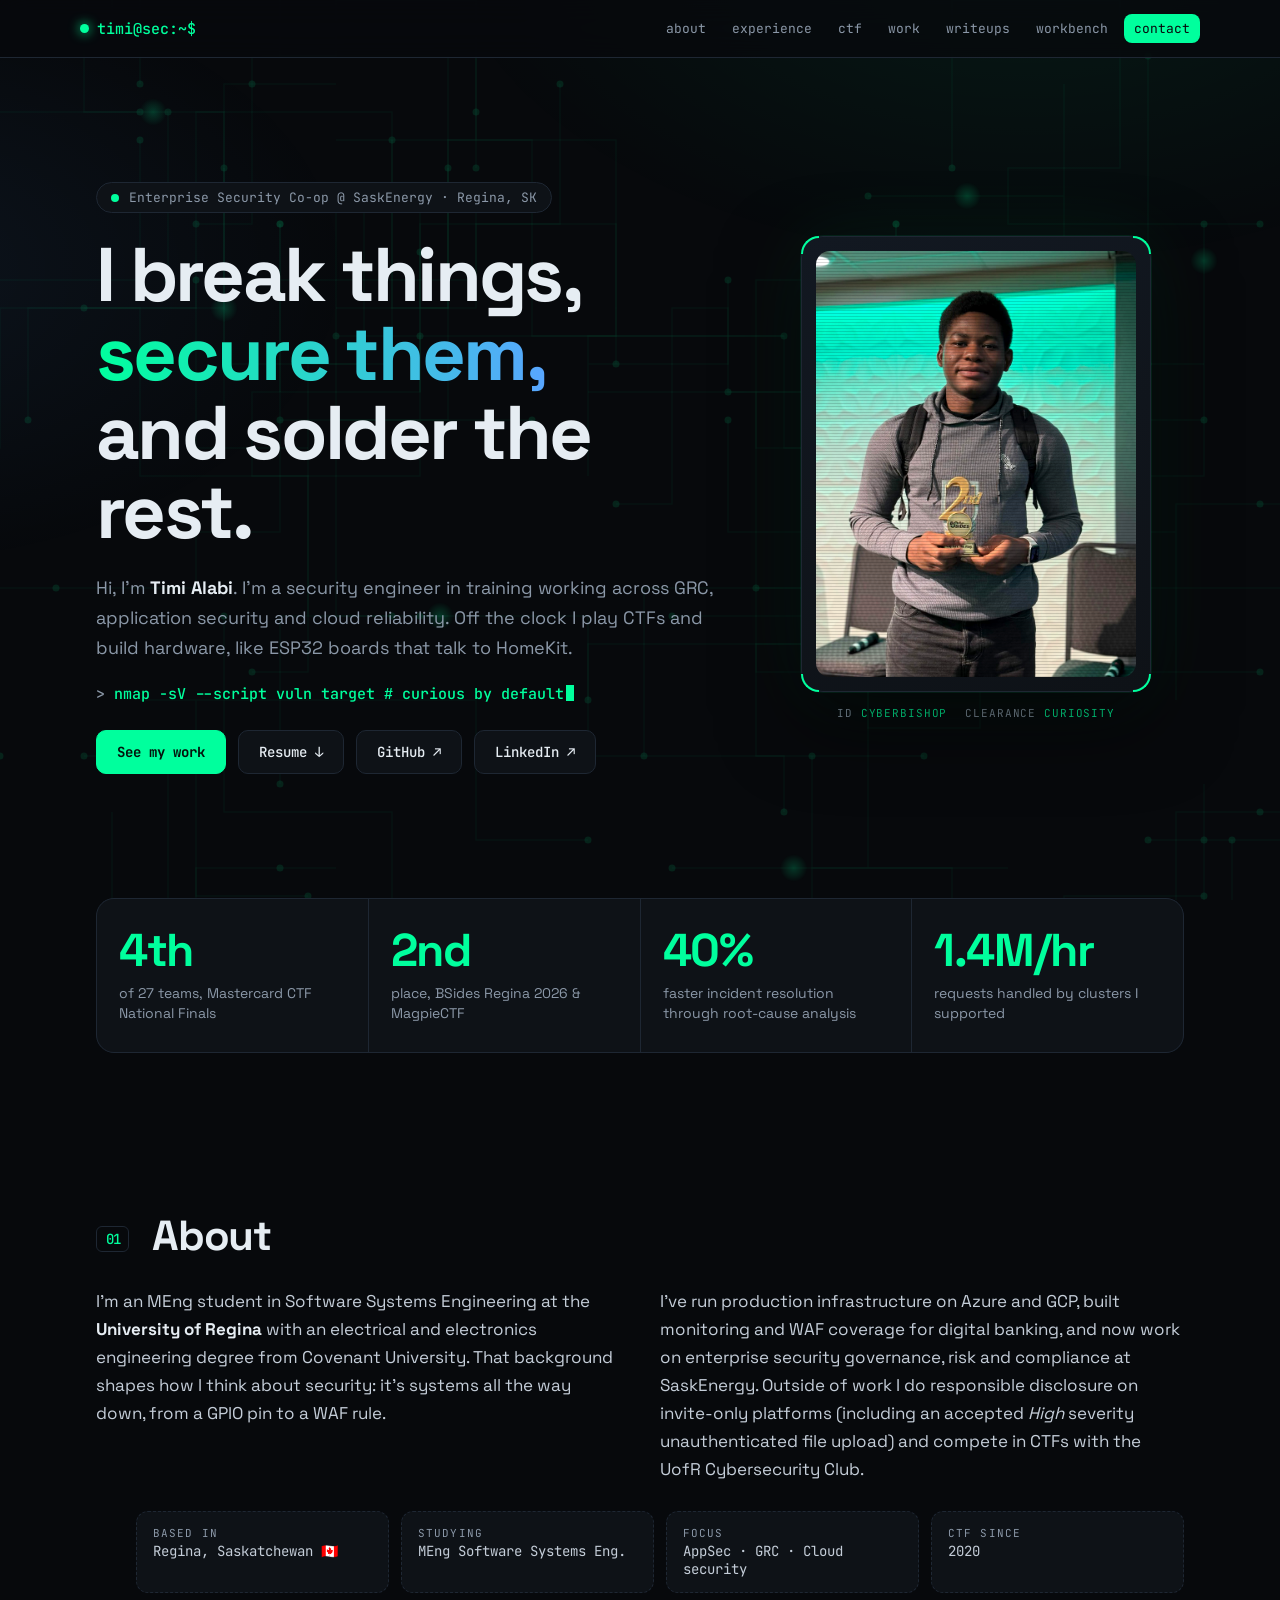
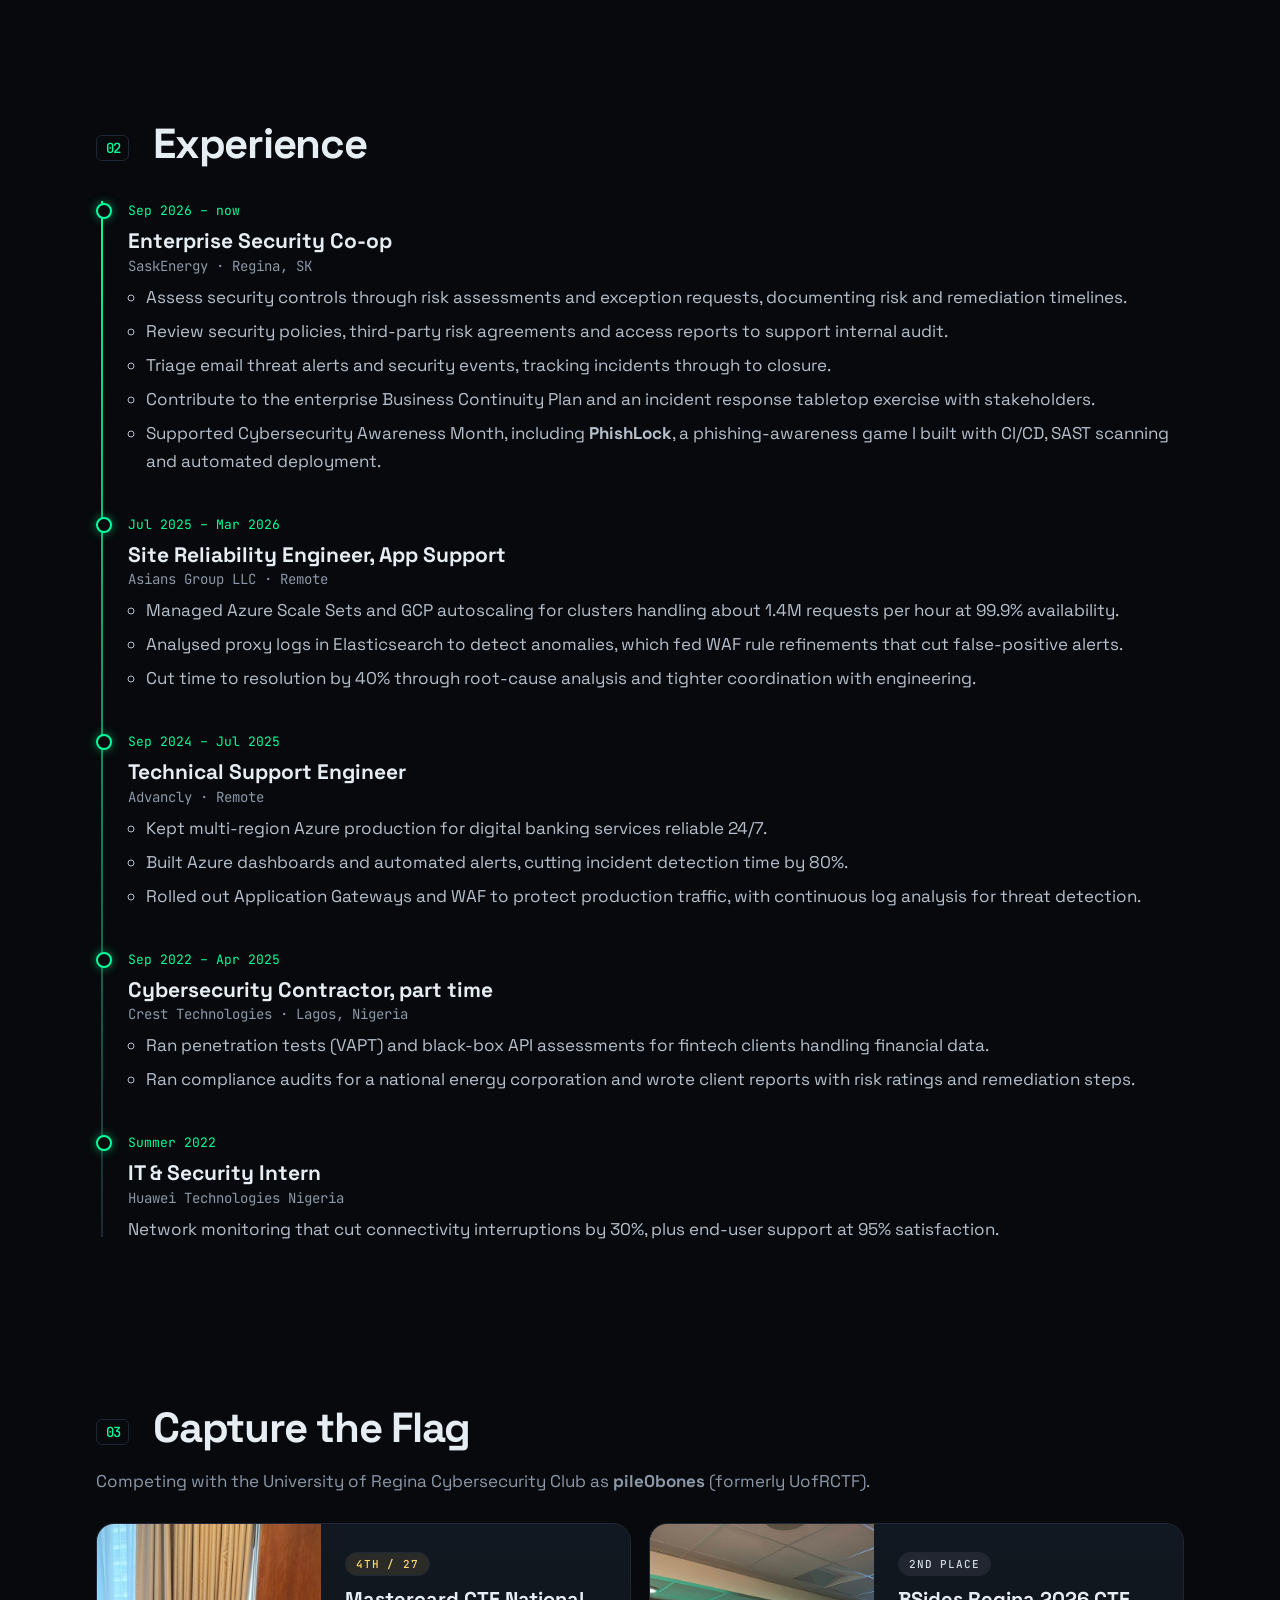
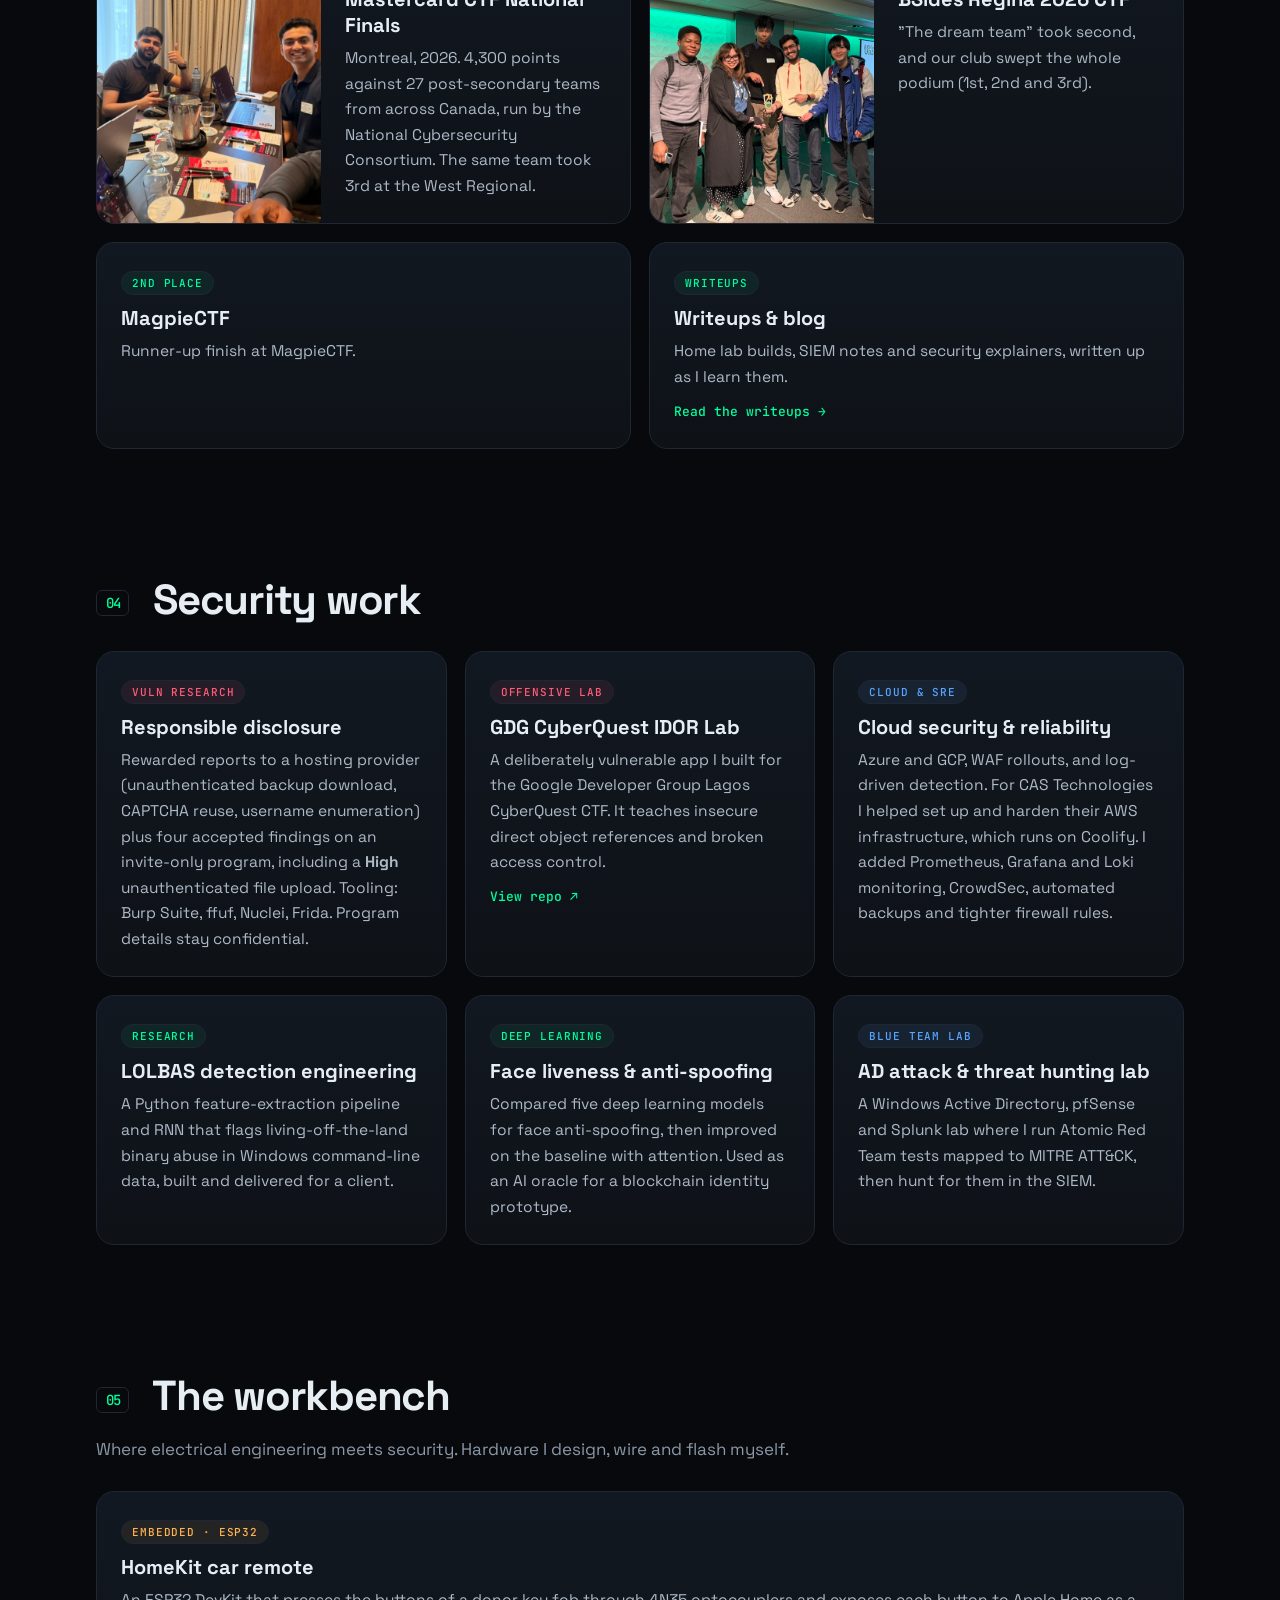
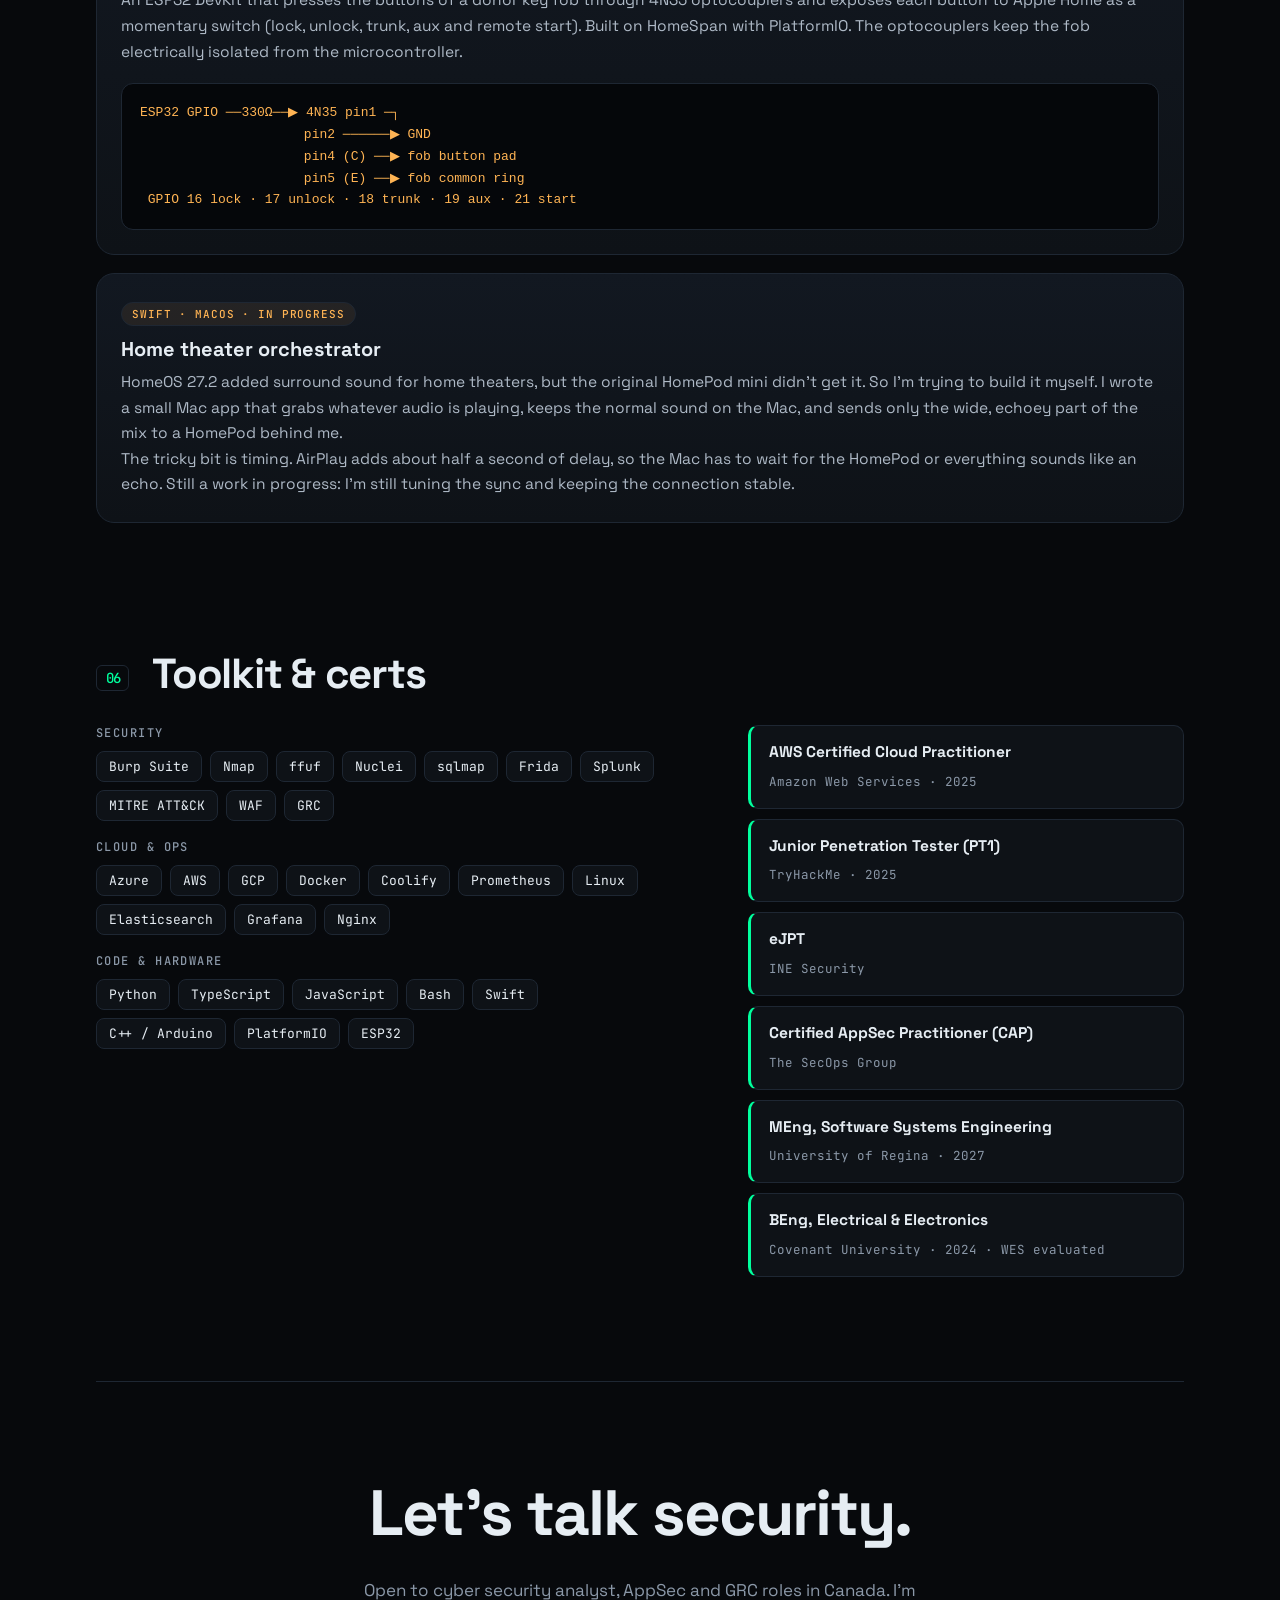
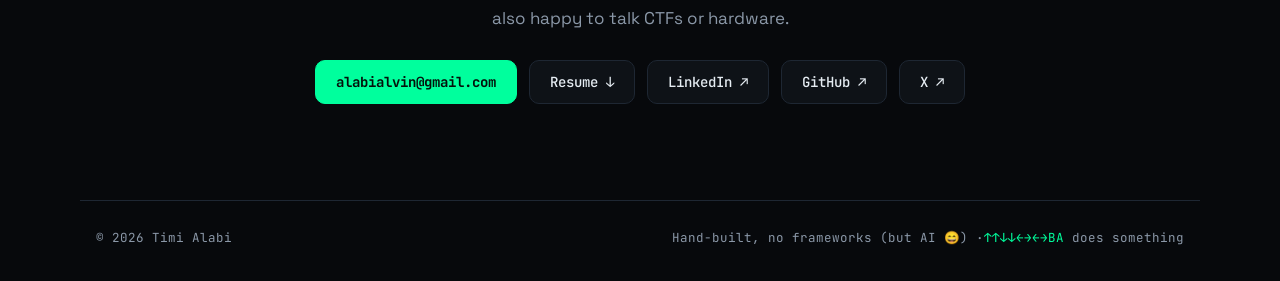
==== index.html @ 9535b8cb "Resume opens in new tab, remove from nav menu" ====
<!doctype html>
<html lang="en">
<head>
<meta charset="utf-8">
<meta name="viewport" content="width=device-width, initial-scale=1">
<title>Timi Alabi · Security Engineer</title>
<meta name="description" content="Timi Alabi: security engineer, CTF competitor and hardware tinkerer. Enterprise security (GRC), vulnerability research, cloud and embedded projects.">
<meta property="og:title" content="Timi Alabi · Security Engineer">
<meta property="og:description" content="Breaks things, secures things, builds circuits. 4th of 27 at the Mastercard CTF National Finals.">
<meta property="og:image" content="assets/nationals.jpg">
<meta name="theme-color" content="#07090c">
<link rel="icon" href="data:image/svg+xml,%3Csvg xmlns='http://www.w3.org/2000/svg' viewBox='0 0 32 32'%3E%3Crect width='32' height='32' rx='7' fill='%2307090c'/%3E%3Cpath d='M7 22l6-6-6-6M15 23h10' stroke='%2300ff9d' stroke-width='3' fill='none' stroke-linecap='round' stroke-linejoin='round'/%3E%3C/svg%3E">
<link rel="preconnect" href="https://fonts.googleapis.com">
<link rel="preconnect" href="https://fonts.gstatic.com" crossorigin>
<link href="https://fonts.googleapis.com/css2?family=Space+Grotesk:wght@400;500;700&family=JetBrains+Mono:wght@400;500;700&display=swap" rel="stylesheet">
<link rel="stylesheet" href="style.css">
</head>
<body>
<canvas id="pcb" aria-hidden="true"></canvas>
<div class="grain" aria-hidden="true"></div>

<header class="nav">
  <a class="logo" href="#top"><span class="dot"></span>timi@sec:~$</a>
  <button class="menu" aria-label="Menu" aria-expanded="false" aria-controls="nav"><span></span><span></span><span></span></button>
  <nav id="nav">
    <a href="#about">about</a>
    <a href="#experience">experience</a>
    <a href="#ctf">ctf</a>
    <a href="#work">work</a>
    <a href="writeups/">writeups</a>
    <a href="#bench">workbench</a>
    <a href="#contact" class="cta">contact</a>
  </nav>
</header>

<main id="top">
  <section class="hero">
    <div class="hero-text">
      <p class="status"><span class="pulse"></span> Enterprise Security Co-op @ SaskEnergy · Regina, SK</p>
      <h1>I break things,<br><span class="grad">secure them,</span><br>and solder the rest.</h1>
      <p class="lead">Hi, I'm <strong>Timi Alabi</strong>. I'm a security engineer in training working across GRC, application security and cloud reliability. Off the clock I play CTFs and build hardware, like ESP32 boards that talk to HomeKit.</p>
      <div class="typed" aria-live="off"><span class="prompt">&gt;</span> <span id="typed"></span><span class="caret"></span></div>
      <div class="btns">
        <a class="btn primary" href="#work">See my work</a>
        <a class="btn" href="assets/Timi_Alabi_Resume.pdf" target="_blank" rel="noopener">Resume ↓</a>
        <a class="btn" href="https://github.com/CyberBishop" target="_blank" rel="noopener">GitHub ↗</a>
        <a class="btn" href="https://www.linkedin.com/in/alviiin/" target="_blank" rel="noopener">LinkedIn ↗</a>
      </div>
    </div>
    <figure class="portrait">
      <div class="frame">
        <img src="assets/timi.jpg" alt="Timi Alabi holding the BSides Regina 2nd place CTF trophy" width="320" height="427">
        <span class="corner tl"></span><span class="corner tr"></span><span class="corner bl"></span><span class="corner br"></span>
      </div>
      <figcaption><span>ID</span> CyberBishop <span>CLEARANCE</span> curiosity</figcaption>
    </figure>
  </section>

  <section class="stats" aria-label="Highlights">
    <div><b data-count="4" data-suffix="th">0</b><span>of 27 teams, Mastercard CTF National Finals</span></div>
    <div><b data-count="2" data-suffix="nd">0</b><span>place, BSides Regina 2026 &amp; MagpieCTF</span></div>
    <div><b data-count="40" data-suffix="%">0</b><span>faster incident resolution through root-cause analysis</span></div>
    <div><b data-count="1.4" data-suffix="M/hr">0</b><span>requests handled by clusters I supported</span></div>
  </section>

  <section id="about" class="section">
    <h2><i>01</i> About</h2>
    <div class="about-grid">
      <p>I'm an MEng student in Software Systems Engineering at the <strong>University of Regina</strong> with an electrical and electronics engineering degree from Covenant University. That background shapes how I think about security: it's systems all the way down, from a GPIO pin to a WAF rule.</p>
      <p>I've run production infrastructure on Azure and GCP, built monitoring and WAF coverage for digital banking, and now work on enterprise security governance, risk and compliance at SaskEnergy. Outside of work I do responsible disclosure on invite-only platforms (including an accepted <em>High</em> severity unauthenticated file upload) and compete in CTFs with the UofR Cybersecurity Club.</p>
      <ul class="facts">
        <li><span>Based in</span> Regina, Saskatchewan 🇨🇦</li>
        <li><span>Studying</span> MEng Software Systems Eng.</li>
        <li><span>Focus</span> AppSec · GRC · Cloud security</li>
        <li><span>CTF since</span> 2020</li>
      </ul>
    </div>
  </section>

  <section id="experience" class="section">
    <h2><i>02</i> Experience</h2>
    <ol class="timeline">
      <li>
        <time>Sep 2026 – now</time>
        <h3>Enterprise Security Co-op <small>SaskEnergy · Regina, SK</small></h3>
        <ul>
          <li>Assess security controls through risk assessments and exception requests, documenting risk and remediation timelines.</li>
          <li>Review security policies, third-party risk agreements and access reports to support internal audit.</li>
          <li>Triage email threat alerts and security events, tracking incidents through to closure.</li>
          <li>Contribute to the enterprise Business Continuity Plan and an incident response tabletop exercise with stakeholders.</li>
          <li>Supported Cybersecurity Awareness Month, including <strong>PhishLock</strong>, a phishing-awareness game I built with CI/CD, SAST scanning and automated deployment.</li>
        </ul>
      </li>
      <li>
        <time>Jul 2025 – Mar 2026</time>
        <h3>Site Reliability Engineer, App Support <small>Asians Group LLC · Remote</small></h3>
        <ul>
          <li>Managed Azure Scale Sets and GCP autoscaling for clusters handling about 1.4M requests per hour at 99.9% availability.</li>
          <li>Analysed proxy logs in Elasticsearch to detect anomalies, which fed WAF rule refinements that cut false-positive alerts.</li>
          <li>Cut time to resolution by 40% through root-cause analysis and tighter coordination with engineering.</li>
        </ul>
      </li>
      <li>
        <time>Sep 2024 – Jul 2025</time>
        <h3>Technical Support Engineer <small>Advancly · Remote</small></h3>
        <ul>
          <li>Kept multi-region Azure production for digital banking services reliable 24/7.</li>
          <li>Built Azure dashboards and automated alerts, cutting incident detection time by 80%.</li>
          <li>Rolled out Application Gateways and WAF to protect production traffic, with continuous log analysis for threat detection.</li>
        </ul>
      </li>
      <li>
        <time>Sep 2022 – Apr 2025</time>
        <h3>Cybersecurity Contractor, part time <small>Crest Technologies · Lagos, Nigeria</small></h3>
        <ul>
          <li>Ran penetration tests (VAPT) and black-box API assessments for fintech clients handling financial data.</li>
          <li>Ran compliance audits for a national energy corporation and wrote client reports with risk ratings and remediation steps.</li>
        </ul>
      </li>
      <li>
        <time>Summer 2022</time>
        <h3>IT &amp; Security Intern <small>Huawei Technologies Nigeria</small></h3>
        <p>Network monitoring that cut connectivity interruptions by 30%, plus end-user support at 95% satisfaction.</p>
      </li>
    </ol>
  </section>

  <section id="ctf" class="section">
    <h2><i>03</i> Capture the Flag</h2>
    <p class="sub">Competing with the University of Regina Cybersecurity Club as <strong>pile0bones</strong> (formerly UofRCTF).</p>
    <div class="ctf-grid">
      <article class="card photo">
        <img src="assets/nationals.jpg" alt="Team pile0bones at the Mastercard CTF National Finals in Montreal" loading="lazy">
        <div>
          <span class="tag gold">4th / 27</span>
          <h3>Mastercard CTF National Finals</h3>
          <p>Montreal, 2026. 4,300 points against 27 post-secondary teams from across Canada, run by the National Cybersecurity Consortium. The same team took 3rd at the West Regional.</p>
        </div>
      </article>
      <article class="card photo">
        <img src="assets/bsides.jpg" alt="Podium at BSides Regina 2026" loading="lazy">
        <div>
          <span class="tag silver">2nd place</span>
          <h3>BSides Regina 2026 CTF</h3>
          <p>"The dream team" took second, and our club swept the whole podium (1st, 2nd and 3rd).</p>
        </div>
      </article>
      <article class="card slim">
        <span class="tag">2nd place</span>
        <h3>MagpieCTF</h3>
        <p>Runner-up finish at MagpieCTF.</p>
      </article>
      <article class="card slim">
        <span class="tag">Writeups</span>
        <h3>Writeups &amp; blog</h3>
        <p>Home lab builds, SIEM notes and security explainers, written up as I learn them.</p>
        <a href="writeups/">Read the writeups →</a>
      </article>
    </div>
  </section>

  <section id="work" class="section">
    <h2><i>04</i> Security work</h2>
    <div class="grid3">
      <article class="card">
        <span class="tag red">Vuln research</span>
        <h3>Responsible disclosure</h3>
        <p>Rewarded reports to a hosting provider (unauthenticated backup download, CAPTCHA reuse, username enumeration) plus four accepted findings on an invite-only program, including a <strong>High</strong> unauthenticated file upload. Tooling: Burp Suite, ffuf, Nuclei, Frida. Program details stay confidential.</p>
      </article>
      <article class="card">
        <span class="tag red">Offensive lab</span>
        <h3>GDG CyberQuest IDOR Lab</h3>
        <p>A deliberately vulnerable app I built for the Google Developer Group Lagos CyberQuest CTF. It teaches insecure direct object references and broken access control.</p>
        <a href="https://github.com/CyberBishop/GDG-Cyberquest-IDOR-Lab" target="_blank" rel="noopener">View repo ↗</a>
      </article>
      <article class="card">
        <span class="tag blue">Cloud &amp; SRE</span>
        <h3>Cloud security &amp; reliability</h3>
        <p>Azure and GCP, WAF rollouts, and log-driven detection. For CAS Technologies I helped set up and harden their AWS infrastructure, which runs on Coolify. I added Prometheus, Grafana and Loki monitoring, CrowdSec, automated backups and tighter firewall rules.</p>
      </article>
      <article class="card">
        <span class="tag green">Research</span>
        <h3>LOLBAS detection engineering</h3>
        <p>A Python feature-extraction pipeline and RNN that flags living-off-the-land binary abuse in Windows command-line data, built and delivered for a client.</p>
      </article>
      <article class="card">
        <span class="tag green">Deep learning</span>
        <h3>Face liveness &amp; anti-spoofing</h3>
        <p>Compared five deep learning models for face anti-spoofing, then improved on the baseline with attention. Used as an AI oracle for a blockchain identity prototype.</p>
      </article>
      <article class="card">
        <span class="tag blue">Blue team lab</span>
        <h3>AD attack &amp; threat hunting lab</h3>
        <p>A Windows Active Directory, pfSense and Splunk lab where I run Atomic Red Team tests mapped to MITRE ATT&amp;CK, then hunt for them in the SIEM.</p>
      </article>
    </div>
  </section>

  <section id="bench" class="section">
    <h2><i>05</i> The workbench</h2>
    <p class="sub">Where electrical engineering meets security. Hardware I design, wire and flash myself.</p>
    <div class="bench">
      <article class="card wide">
        <span class="tag amber">Embedded · ESP32</span>
        <h3>HomeKit car remote</h3>
        <p>An ESP32 DevKit that presses the buttons of a donor key fob through 4N35 optocouplers and exposes each button to Apple Home as a momentary switch (lock, unlock, trunk, aux and remote start). Built on HomeSpan with PlatformIO. The optocouplers keep the fob electrically isolated from the microcontroller.</p>
        <pre class="wiring" aria-label="Wiring diagram"><code>ESP32 GPIO ──330Ω──▶ 4N35 pin1 ─┐
                     pin2 ──────▶ GND
                     pin4 (C) ──▶ fob button pad
                     pin5 (E) ──▶ fob common ring
 GPIO 16 lock · 17 unlock · 18 trunk · 19 aux · 21 start</code></pre>
      </article>
      <article class="card wide theater">
        <span class="tag amber">Swift · macOS · In progress</span>
        <h3>Home theater orchestrator</h3>
        <p>HomeOS 27.2 added surround sound for home theaters, but the original HomePod mini didn't get it. So I'm trying to build it myself. I wrote a small Mac app that grabs whatever audio is playing, keeps the normal sound on the Mac, and sends only the wide, echoey part of the mix to a HomePod behind me.</p>
        <p>The tricky bit is timing. AirPlay adds about half a second of delay, so the Mac has to wait for the HomePod or everything sounds like an echo. Still a work in progress: I'm still tuning the sync and keeping the connection stable.</p>
      </article>
    </div>
  </section>

  <section class="section">
    <h2><i>06</i> Toolkit &amp; certs</h2>
    <div class="kit">
      <div>
        <h4>Security</h4>
        <p class="chips"><span>Burp Suite</span><span>Nmap</span><span>ffuf</span><span>Nuclei</span><span>sqlmap</span><span>Frida</span><span>Splunk</span><span>MITRE ATT&amp;CK</span><span>WAF</span><span>GRC</span></p>
        <h4>Cloud &amp; ops</h4>
        <p class="chips"><span>Azure</span><span>AWS</span><span>GCP</span><span>Docker</span><span>Coolify</span><span>Prometheus</span><span>Linux</span><span>Elasticsearch</span><span>Grafana</span><span>Nginx</span></p>
        <h4>Code &amp; hardware</h4>
        <p class="chips"><span>Python</span><span>TypeScript</span><span>JavaScript</span><span>Bash</span><span>Swift</span><span>C++ / Arduino</span><span>PlatformIO</span><span>ESP32</span></p>
      </div>
      <ul class="certs">
        <li><b>AWS Certified Cloud Practitioner</b><span>Amazon Web Services · 2025</span></li>
        <li><b>Junior Penetration Tester (PT1)</b><span>TryHackMe · 2025</span></li>
        <li><b>eJPT</b><span>INE Security</span></li>
        <li><b>Certified AppSec Practitioner (CAP)</b><span>The SecOps Group</span></li>
        <li><b>MEng, Software Systems Engineering</b><span>University of Regina · 2027</span></li>
        <li><b>BEng, Electrical &amp; Electronics</b><span>Covenant University · 2024 · WES evaluated</span></li>
      </ul>
    </div>
  </section>

  <section id="contact" class="section contact">
    <h2>Let's talk security.</h2>
    <p>Open to cyber security analyst, AppSec and GRC roles in Canada. I'm also happy to talk CTFs or hardware.</p>
    <div class="btns center">
      <a class="btn primary" href="mailto:alabialvin@gmail.com">alabialvin@gmail.com</a>
      <a class="btn" href="assets/Timi_Alabi_Resume.pdf" target="_blank" rel="noopener">Resume ↓</a>
      <a class="btn" href="https://www.linkedin.com/in/alviiin/" target="_blank" rel="noopener">LinkedIn ↗</a>
      <a class="btn" href="https://github.com/CyberBishop" target="_blank" rel="noopener">GitHub ↗</a>
      <a class="btn" href="https://twitter.com/_cyberbishop_" target="_blank" rel="noopener">X ↗</a>
    </div>
  </section>
</main>

<footer>
  <span>© 2026 Timi Alabi</span>
  <span>Hand-built, no frameworks (but AI 😄) ·<kbd>↑↑↓↓←→←→BA</kbd> does something</span>
</footer>

<script src="main.js"></script>
</body>
</html>
---- style.css ----
:root{
  --bg:#07090c; --panel:#0e1217; --panel2:#121821; --line:#1e2733; --text:#e6edf3; --mute:#8b98a8;
  --accent:#00ff9d; --amber:#ffb454; --red:#ff5c7a; --blue:#58a6ff;
  --mono:'JetBrains Mono',ui-monospace,Menlo,monospace; --sans:'Space Grotesk',system-ui,sans-serif;
}
*{box-sizing:border-box;margin:0}
html{scroll-behavior:smooth;scroll-padding-top:72px}
body{background:var(--bg);color:var(--text);font:400 17px/1.65 var(--sans);overflow-x:hidden}
#pcb{position:fixed;inset:0;width:100%;height:100%;z-index:-2;opacity:.35}
.grain{position:fixed;inset:0;z-index:-1;pointer-events:none;background:radial-gradient(1000px 600px at 80% -10%,rgba(0,255,157,.08),transparent 60%),radial-gradient(800px 500px at -10% 30%,rgba(88,166,255,.07),transparent 60%)}
a{color:inherit}
.nav{position:sticky;top:0;z-index:10;display:flex;justify-content:space-between;align-items:center;gap:16px;padding:14px max(16px,calc((100vw - 1120px)/2));background:rgba(7,9,12,.75);backdrop-filter:blur(14px);border-bottom:1px solid var(--line)}
.logo{font:500 15px var(--mono);text-decoration:none;color:var(--accent);display:flex;align-items:center;gap:8px;white-space:nowrap}
.dot{width:9px;height:9px;border-radius:50%;background:var(--accent);box-shadow:0 0 12px var(--accent)}
.nav nav{display:flex;gap:6px;align-items:center;flex-wrap:wrap;justify-content:flex-end}
.nav nav a{font:400 13px var(--mono);color:var(--mute);text-decoration:none;padding:6px 10px;border-radius:8px;transition:.2s}
.nav nav a:hover{color:var(--text);background:var(--panel)}
.nav nav .cta{color:var(--bg);background:var(--accent)}
.nav nav .cta:hover{color:var(--bg);box-shadow:0 0 18px rgba(0,255,157,.5)}
main{max-width:1120px;margin:auto;padding:0 16px}
.hero{display:grid;grid-template-columns:1.5fr 1fr;gap:48px;align-items:center;min-height:calc(100vh - 60px);padding:56px 0}
.status{font:400 13px var(--mono);color:var(--mute);display:inline-flex;align-items:center;gap:10px;border:1px solid var(--line);background:var(--panel);padding:6px 14px;border-radius:99px}
.pulse{width:8px;height:8px;border-radius:50%;background:var(--accent);animation:pulse 2s infinite}
@keyframes pulse{0%{box-shadow:0 0 0 0 rgba(0,255,157,.6)}100%{box-shadow:0 0 0 12px transparent}}
h1{font:700 clamp(38px,6.4vw,76px)/1.04 var(--sans);letter-spacing:-.035em;margin:22px 0}
.grad{background:linear-gradient(90deg,var(--accent),var(--blue));-webkit-background-clip:text;background-clip:text;color:transparent}
.lead{color:var(--mute);max-width:56ch;font-size:18px}
.lead strong{color:var(--text)}
.typed{margin:22px 0;font:500 15px var(--mono);color:var(--accent);min-height:24px}
.prompt{color:var(--mute)}
.caret{display:inline-block;width:8px;height:16px;background:var(--accent);vertical-align:-2px;margin-left:2px;animation:blink 1s steps(1) infinite}
@keyframes blink{50%{opacity:0}}
.btns{display:flex;flex-wrap:wrap;gap:12px;margin-top:8px}
.btns.center{justify-content:center}
.btn{font:500 14px var(--mono);text-decoration:none;padding:12px 20px;border-radius:10px;border:1px solid var(--line);background:var(--panel);transition:.2s}
.btn:hover{border-color:var(--accent);transform:translateY(-2px)}
.btn.primary{background:var(--accent);color:#04120b;border-color:var(--accent);font-weight:700}
.btn.primary:hover{box-shadow:0 8px 28px rgba(0,255,157,.35)}
.portrait{justify-self:center;text-align:center}
.frame{position:relative;padding:14px;border:1px solid var(--line);border-radius:22px;background:linear-gradient(160deg,var(--panel2),var(--panel));box-shadow:0 0 0 1px rgba(0,255,157,.08),0 30px 80px rgba(0,0,0,.6),0 0 80px rgba(0,255,157,.08)}
.frame img{display:block;width:min(320px,70vw);height:auto;aspect-ratio:3/4;border-radius:14px;object-fit:cover;object-position:50% 25%;filter:saturate(1.05) contrast(1.03)}
.frame::after{content:"";position:absolute;inset:14px;border-radius:14px;background:repeating-linear-gradient(0deg,rgba(0,0,0,.14) 0 1px,transparent 1px 3px);pointer-events:none}
.corner{position:absolute;width:18px;height:18px;border:2px solid var(--accent)}
.tl{top:-1px;left:-1px;border-right:0;border-bottom:0;border-top-left-radius:22px}
.tr{top:-1px;right:-1px;border-left:0;border-bottom:0;border-top-right-radius:22px}
.bl{bottom:-1px;left:-1px;border-right:0;border-top:0;border-bottom-left-radius:22px}
.br{bottom:-1px;right:-1px;border-left:0;border-top:0;border-bottom-right-radius:22px}
figcaption{font:400 11px var(--mono);color:var(--accent);margin-top:14px;letter-spacing:.08em;text-transform:uppercase}
figcaption span{color:var(--mute);margin-left:10px}
figcaption span:first-child{margin-left:0}
.stats{display:grid;grid-template-columns:repeat(4,1fr);gap:1px;background:var(--line);border:1px solid var(--line);border-radius:18px;overflow:hidden;margin-bottom:96px}
.stats div{background:var(--panel);padding:28px 22px}
.stats b{display:block;font:700 clamp(30px,4vw,46px)/1 var(--sans);color:var(--accent);letter-spacing:-.03em}
.stats span{display:block;margin-top:10px;font-size:14px;color:var(--mute);line-height:1.45}
.section{padding:64px 0}
h2{font:700 clamp(28px,4vw,42px)/1.1 var(--sans);letter-spacing:-.03em;margin-bottom:28px}
h2 i{font:500 14px var(--mono);color:var(--accent);font-style:normal;margin-right:14px;vertical-align:middle;border:1px solid var(--line);padding:3px 9px;border-radius:6px}
.sub{color:var(--mute);margin:-12px 0 28px}
.about-grid{display:grid;grid-template-columns:1fr 1fr;gap:28px 40px;color:#c4cdd8}
.about-grid strong{color:var(--text)}
.facts{grid-column:1/-1;list-style:none;display:grid;grid-template-columns:repeat(4,1fr);gap:12px;font:400 14px var(--mono)}
.facts li{padding:14px 16px;border:1px dashed var(--line);border-radius:12px;background:var(--panel)}
.facts span{display:block;color:var(--mute);font-size:11px;text-transform:uppercase;letter-spacing:.1em;margin-bottom:2px}
.timeline{list-style:none;position:relative;padding-left:32px}
.timeline::before{content:"";position:absolute;left:5px;top:6px;bottom:6px;width:2px;background:linear-gradient(var(--accent),var(--line))}
.timeline li{position:relative;margin-bottom:34px}
.timeline li::before{content:"";position:absolute;left:-32px;top:8px;width:12px;height:12px;border-radius:50%;background:var(--bg);border:2px solid var(--accent);box-shadow:0 0 10px rgba(0,255,157,.5)}
.timeline time{font:400 13px var(--mono);color:var(--accent)}
.timeline h3{font:700 21px/1.3 var(--sans);margin:4px 0 8px}
.timeline small{display:block;font:400 14px var(--mono);color:var(--mute);margin-top:2px}
.timeline p,.timeline li li{color:#b6c0cc}
.timeline ul{padding-left:18px}
.timeline ul li{margin:0 0 6px}
.timeline ul li::before{display:none}
.card{background:linear-gradient(180deg,var(--panel2),var(--panel));border:1px solid var(--line);border-radius:18px;padding:24px;transition:.25s;position:relative;overflow:hidden}
.card:hover{border-color:rgba(0,255,157,.45);transform:translateY(-4px);box-shadow:0 18px 50px rgba(0,0,0,.5)}
.card h3{font:700 20px/1.3 var(--sans);margin:10px 0 8px}
.card p{color:#aeb9c6;font-size:15.5px}
.card a{display:inline-block;margin-top:12px;font:500 13px var(--mono);color:var(--accent);text-decoration:none}
.card a:hover{text-decoration:underline}
.tag{display:inline-block;font:500 11px var(--mono);text-transform:uppercase;letter-spacing:.08em;padding:4px 10px;border-radius:99px;border:1px solid var(--line);color:var(--accent);background:rgba(0,255,157,.06)}
.tag.red{color:var(--red);background:rgba(255,92,122,.08)}
.tag.blue{color:var(--blue);background:rgba(88,166,255,.08)}
.tag.green{color:var(--accent)}
.tag.amber{color:var(--amber);background:rgba(255,180,84,.08)}
.tag.gold{color:#ffd76a;background:rgba(255,215,106,.1)}
.tag.silver{color:#d2dae4;background:rgba(210,218,228,.08)}
.grid3{display:grid;grid-template-columns:repeat(3,1fr);gap:18px}
.ctf-grid{display:grid;grid-template-columns:repeat(2,1fr);gap:18px}
.card.photo{padding:0;display:grid;grid-template-columns:42% 1fr}
.card.photo img{width:100%;height:100%;object-fit:cover;min-height:260px;display:block}
.card.photo div{padding:24px}
.bench{display:grid;grid-template-columns:repeat(2,1fr);gap:18px}
.card.wide{grid-column:1/-1}
.wiring{margin-top:18px;padding:18px;border-radius:12px;background:#05070a;border:1px solid var(--line);overflow-x:auto;font:400 13px/1.6 var(--mono);color:var(--amber)}
.kit{display:grid;grid-template-columns:1.2fr 1fr;gap:40px}
.kit h4{font:500 12px var(--mono);text-transform:uppercase;letter-spacing:.12em;color:var(--mute);margin:18px 0 10px}
.kit h4:first-child{margin-top:0}
.chips{display:flex;flex-wrap:wrap;gap:8px}
.chips span{font:400 13px var(--mono);padding:6px 12px;border:1px solid var(--line);background:var(--panel);border-radius:8px;transition:.2s}
.chips span:hover{border-color:var(--accent);color:var(--accent)}
.certs{list-style:none;display:grid;gap:10px;align-content:start}
.certs li{padding:14px 18px;border:1px solid var(--line);border-left:3px solid var(--accent);border-radius:10px;background:var(--panel)}
.certs b{display:block;font-weight:700;font-size:15.5px}
.certs span{font:400 12.5px var(--mono);color:var(--mute)}
.contact{text-align:center;padding:96px 0;border-top:1px solid var(--line);margin-top:40px}
.contact h2{font-size:clamp(34px,6vw,64px)}
.contact p{color:var(--mute);max-width:52ch;margin:0 auto 28px}
footer{display:flex;justify-content:space-between;flex-wrap:wrap;gap:8px;max-width:1120px;margin:auto;padding:28px 16px 40px;color:var(--mute);font:400 12.5px var(--mono);border-top:1px solid var(--line)}
kbd{font:inherit;color:var(--accent)}
.reveal{opacity:0;transform:translateY(24px);transition:opacity .7s,transform .7s}
.reveal.in{opacity:1;transform:none}
body.konami{filter:hue-rotate(160deg)}
@media (max-width:900px){
  .hero{grid-template-columns:1fr;min-height:auto;padding-top:40px}
  .portrait{order:-1}
  .stats{grid-template-columns:repeat(2,1fr)}
  .about-grid,.kit,.ctf-grid,.bench{grid-template-columns:1fr}
  .grid3{grid-template-columns:1fr 1fr}
  .facts{grid-template-columns:1fr 1fr}
}
@media (max-width:600px){
  .grid3{grid-template-columns:1fr}
  .card.photo{grid-template-columns:1fr}
  .card.photo img{min-height:0;aspect-ratio:4/3}
  .stats b{font-size:30px}
}
@media (prefers-reduced-motion:reduce){
  *{animation:none!important;transition:none!important}
  .reveal{opacity:1;transform:none}
  html{scroll-behavior:auto}
}
.group{margin-top:18px;border:1px solid var(--line);border-radius:18px;overflow:hidden;background:var(--panel)}
.group img{display:block;width:100%;max-height:520px;object-fit:cover;object-position:50% 40%}
.group figcaption{margin:0;padding:12px 18px;color:var(--mute);text-transform:none;letter-spacing:0;font-size:12.5px}
.theater .flow{display:flex;flex-wrap:wrap;align-items:center;gap:12px;margin:20px 0;padding:18px;border:1px solid var(--line);border-radius:14px;background:#05070a;font-family:var(--mono)}
.node{padding:10px 16px;border:1px solid var(--line);border-radius:10px;background:var(--panel);font-size:14px;font-weight:500;text-align:center}
.node small{display:block;color:var(--mute);font-size:11px;font-weight:400}
.node.hot{border-color:var(--accent);color:var(--accent);box-shadow:0 0 18px rgba(0,255,157,.15)}
.arrow{color:var(--accent)}
.fork{display:grid;gap:8px;flex:1;min-width:260px}
.leg{font-size:12.5px;color:#aeb9c6;padding:9px 14px;border-left:3px solid var(--amber);background:var(--panel);border-radius:0 8px 8px 0}
.leg span{color:var(--amber);font-weight:700;margin-right:8px}
.leg+.leg{border-left-color:var(--accent)}
.leg+.leg span{color:var(--accent)}
.points{list-style:none;display:grid;gap:10px;padding:0;margin-top:6px}
.points li{color:#aeb9c6;font-size:15px;padding-left:18px;position:relative}
.points li::before{content:">";position:absolute;left:0;color:var(--accent);font-family:var(--mono)}
.points b{color:var(--text)}
.wu{max-width:860px}
.wu #cards{grid-template-columns:1fr}
.pcard{display:grid;grid-template-columns:220px 1fr;gap:22px;padding:0;text-decoration:none;color:inherit;margin:0}
.pcard img{width:100%;height:100%;min-height:150px;object-fit:cover;display:block}
.pcard>div{padding:22px 22px 22px 0}
.pcard h3{font-size:22px}
.tags{font:400 12px var(--mono)!important;color:var(--mute)!important;margin-top:8px}
.post{padding:48px 0 80px}
.post h1{font-size:clamp(30px,5vw,48px);margin:8px 0 10px}
.post .meta{font:400 13px var(--mono);color:var(--accent)}
.back{font:500 13px var(--mono);color:var(--accent);text-decoration:none;display:inline-block;margin:6px 0 18px}
.prose{color:#c4cdd8;font-size:17px;margin:28px 0 36px}
.prose h2,.prose h3{font-family:var(--sans);color:var(--text);margin:36px 0 12px;letter-spacing:-.02em}
.prose h2{font-size:28px}.prose h3{font-size:22px}
.prose p,.prose ul,.prose ol,.prose blockquote,.prose pre{margin:0 0 16px}
.prose ul,.prose ol{padding-left:24px}
.prose li{margin-bottom:6px}
.prose a{color:var(--accent)}
.prose img{max-width:100%;height:auto;border-radius:12px;border:1px solid var(--line);margin:12px 0;display:block}
.prose blockquote{border-left:3px solid var(--accent);padding:6px 16px;background:var(--panel);border-radius:0 10px 10px 0;color:#aeb9c6}
.prose code{font:400 .88em var(--mono);background:var(--panel);border:1px solid var(--line);padding:2px 6px;border-radius:6px;color:var(--amber)}
.prose pre{background:#05070a;border:1px solid var(--line);border-radius:12px;padding:16px;overflow-x:auto}
.prose pre code{background:none;border:0;padding:0;color:#d5dde6}
.prose hr{border:0;border-top:1px solid var(--line);margin:28px 0}
@media (max-width:600px){.pcard{grid-template-columns:1fr}.pcard>div{padding:0 20px 20px}}

.menu{display:none;background:var(--panel);border:1px solid var(--line);border-radius:10px;width:42px;height:38px;padding:0;cursor:pointer;flex-direction:column;justify-content:center;align-items:center;gap:5px}
.menu span{display:block;width:18px;height:2px;background:var(--text);border-radius:2px;transition:.25s}
.menu[aria-expanded="true"] span:nth-child(1){transform:translateY(7px) rotate(45deg)}
.menu[aria-expanded="true"] span:nth-child(2){opacity:0}
.menu[aria-expanded="true"] span:nth-child(3){transform:translateY(-7px) rotate(-45deg)}
@media (max-width:900px){
  .menu{display:flex}
  .nav nav{position:absolute;top:100%;left:0;right:0;flex-direction:column;align-items:stretch;gap:2px;padding:10px 16px 16px;background:rgba(7,9,12,.97);backdrop-filter:blur(14px);border-bottom:1px solid var(--line);display:none}
  .nav nav.open{display:flex}
  .nav nav a{font-size:15px;padding:12px 14px}
  .nav nav .cta{text-align:center;margin-top:6px}
}
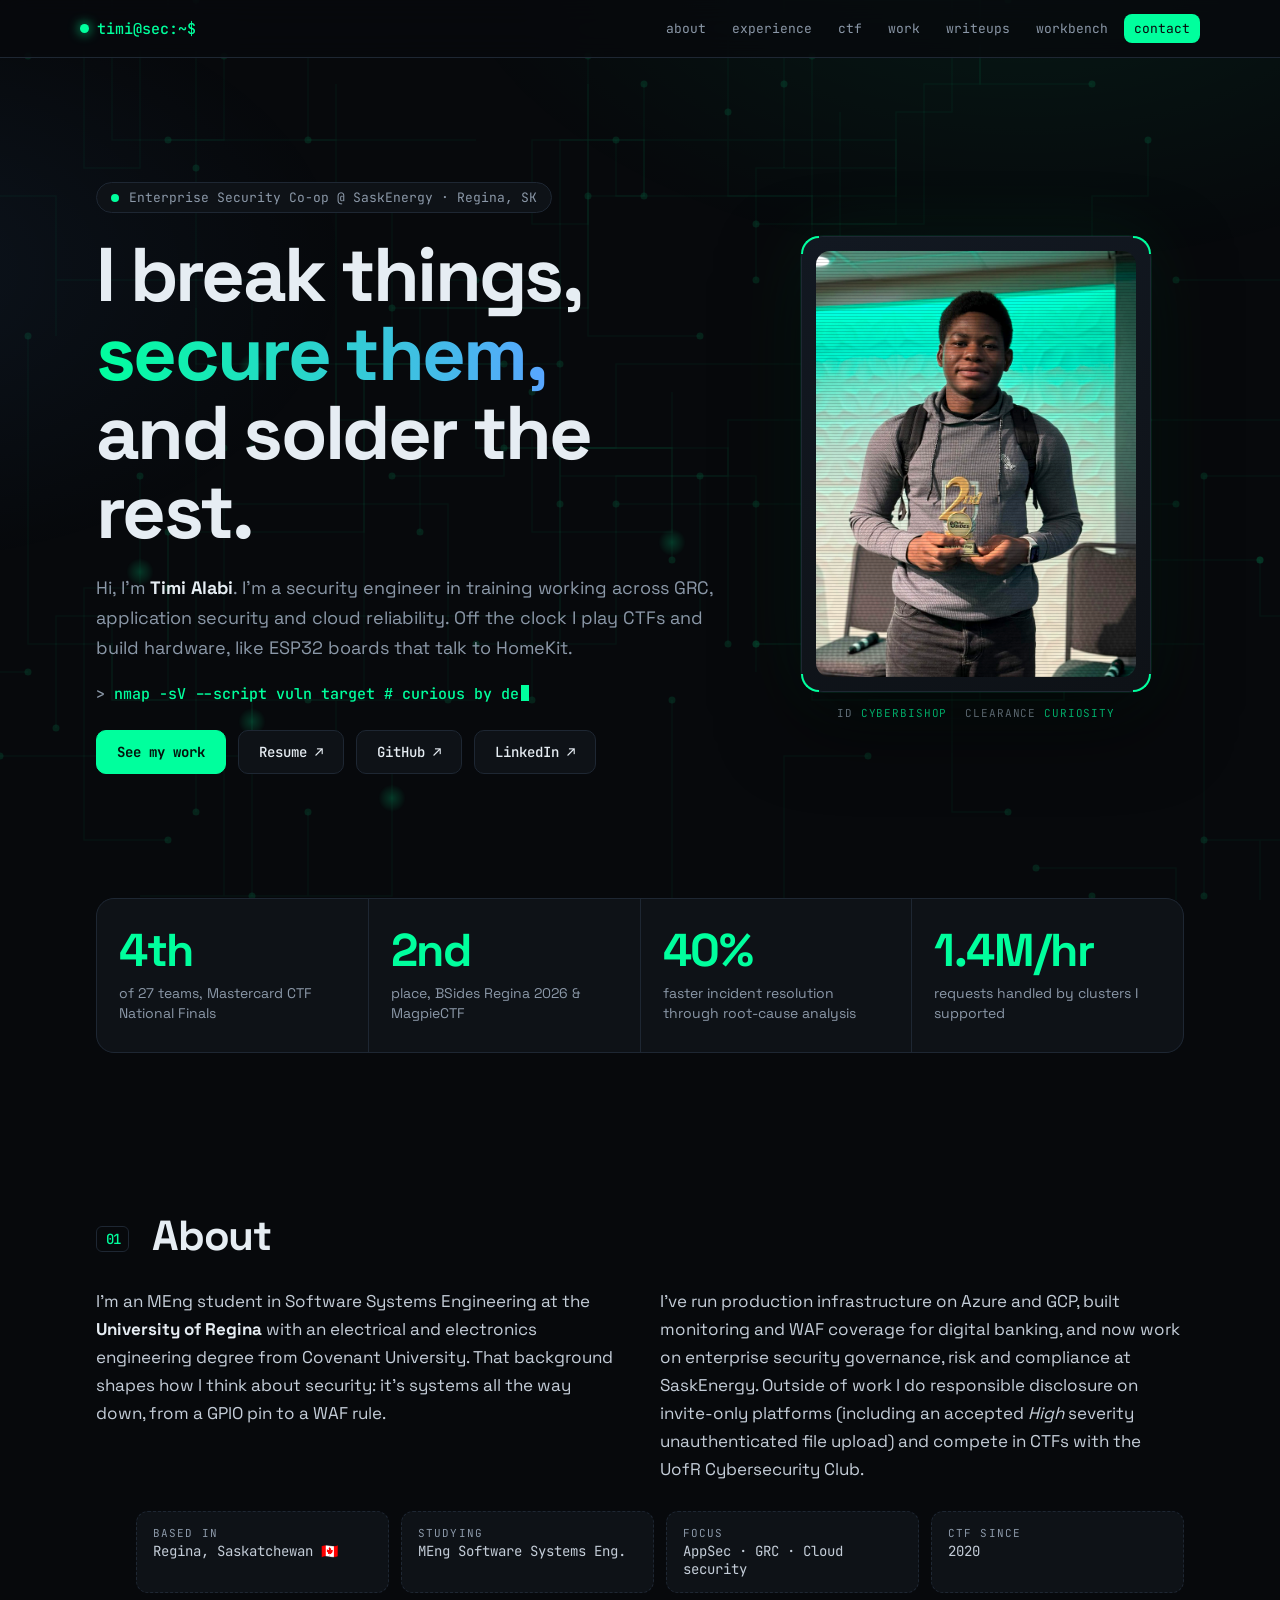
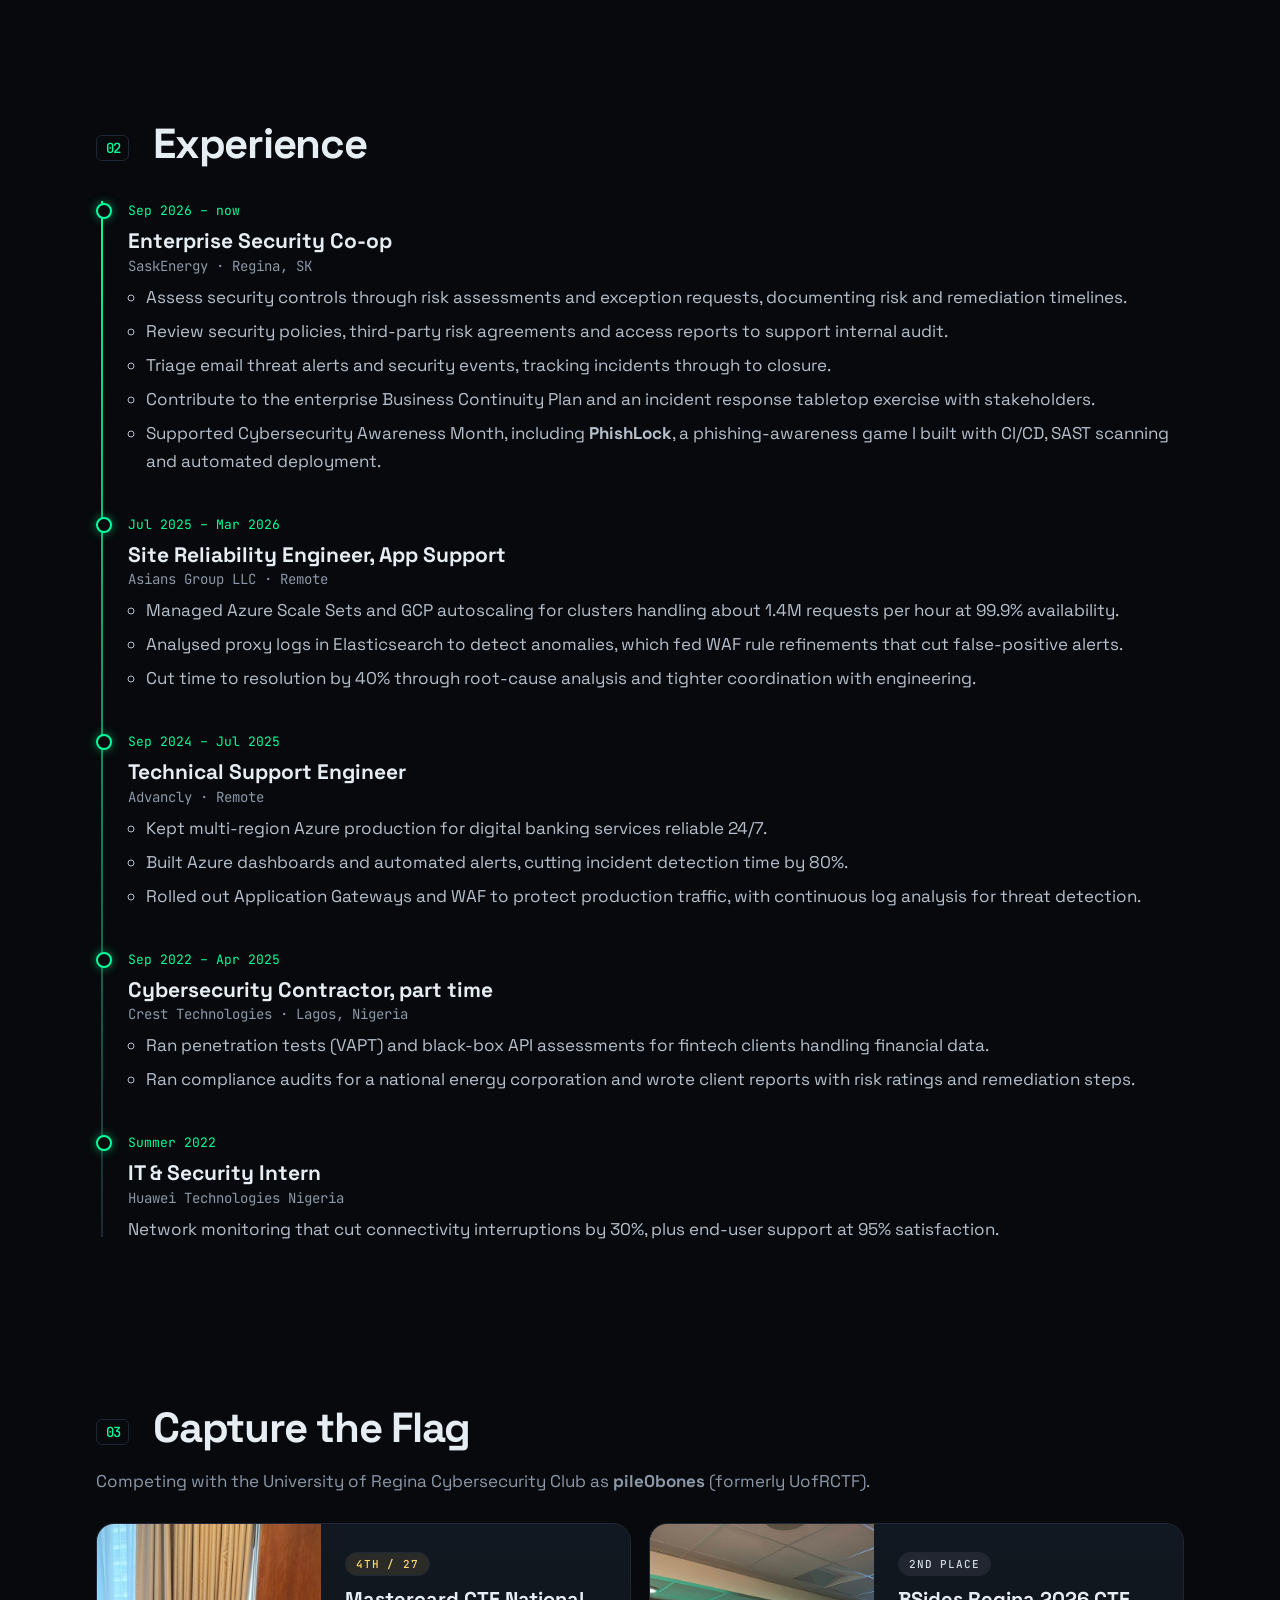
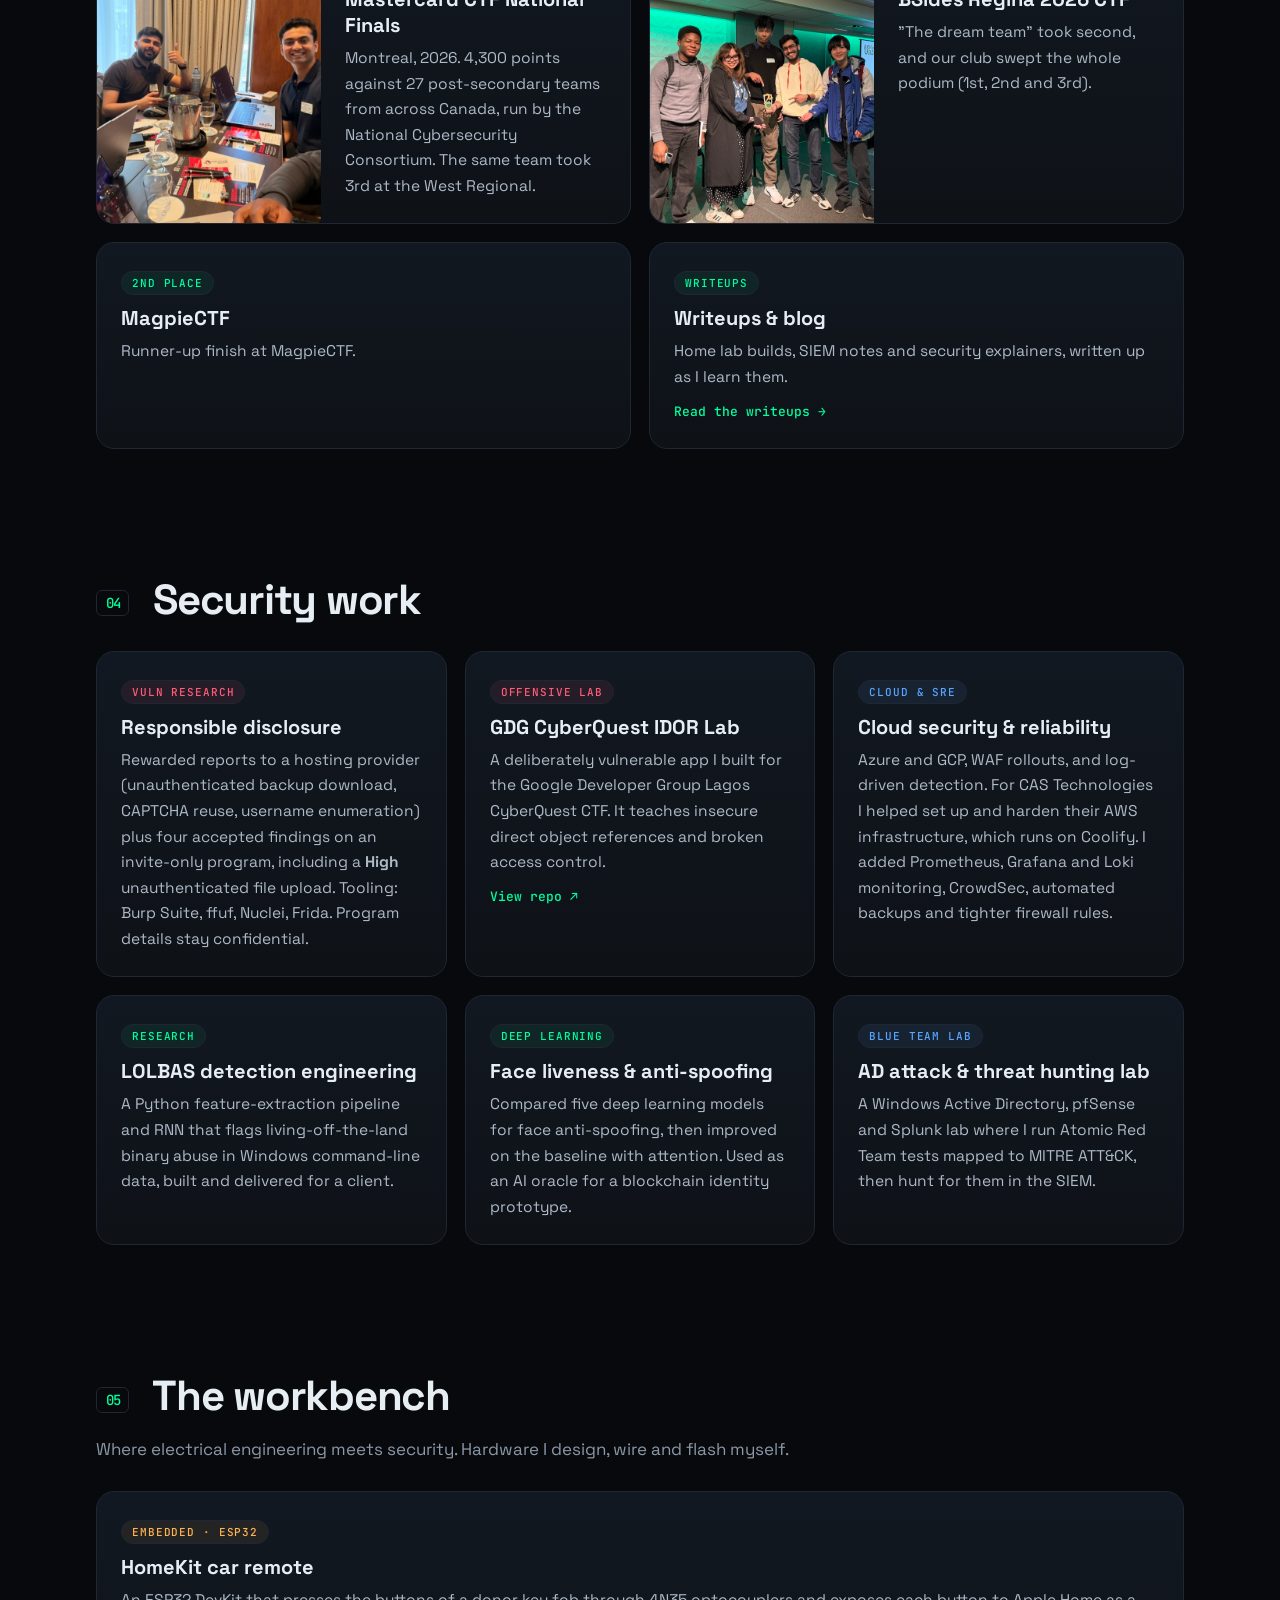
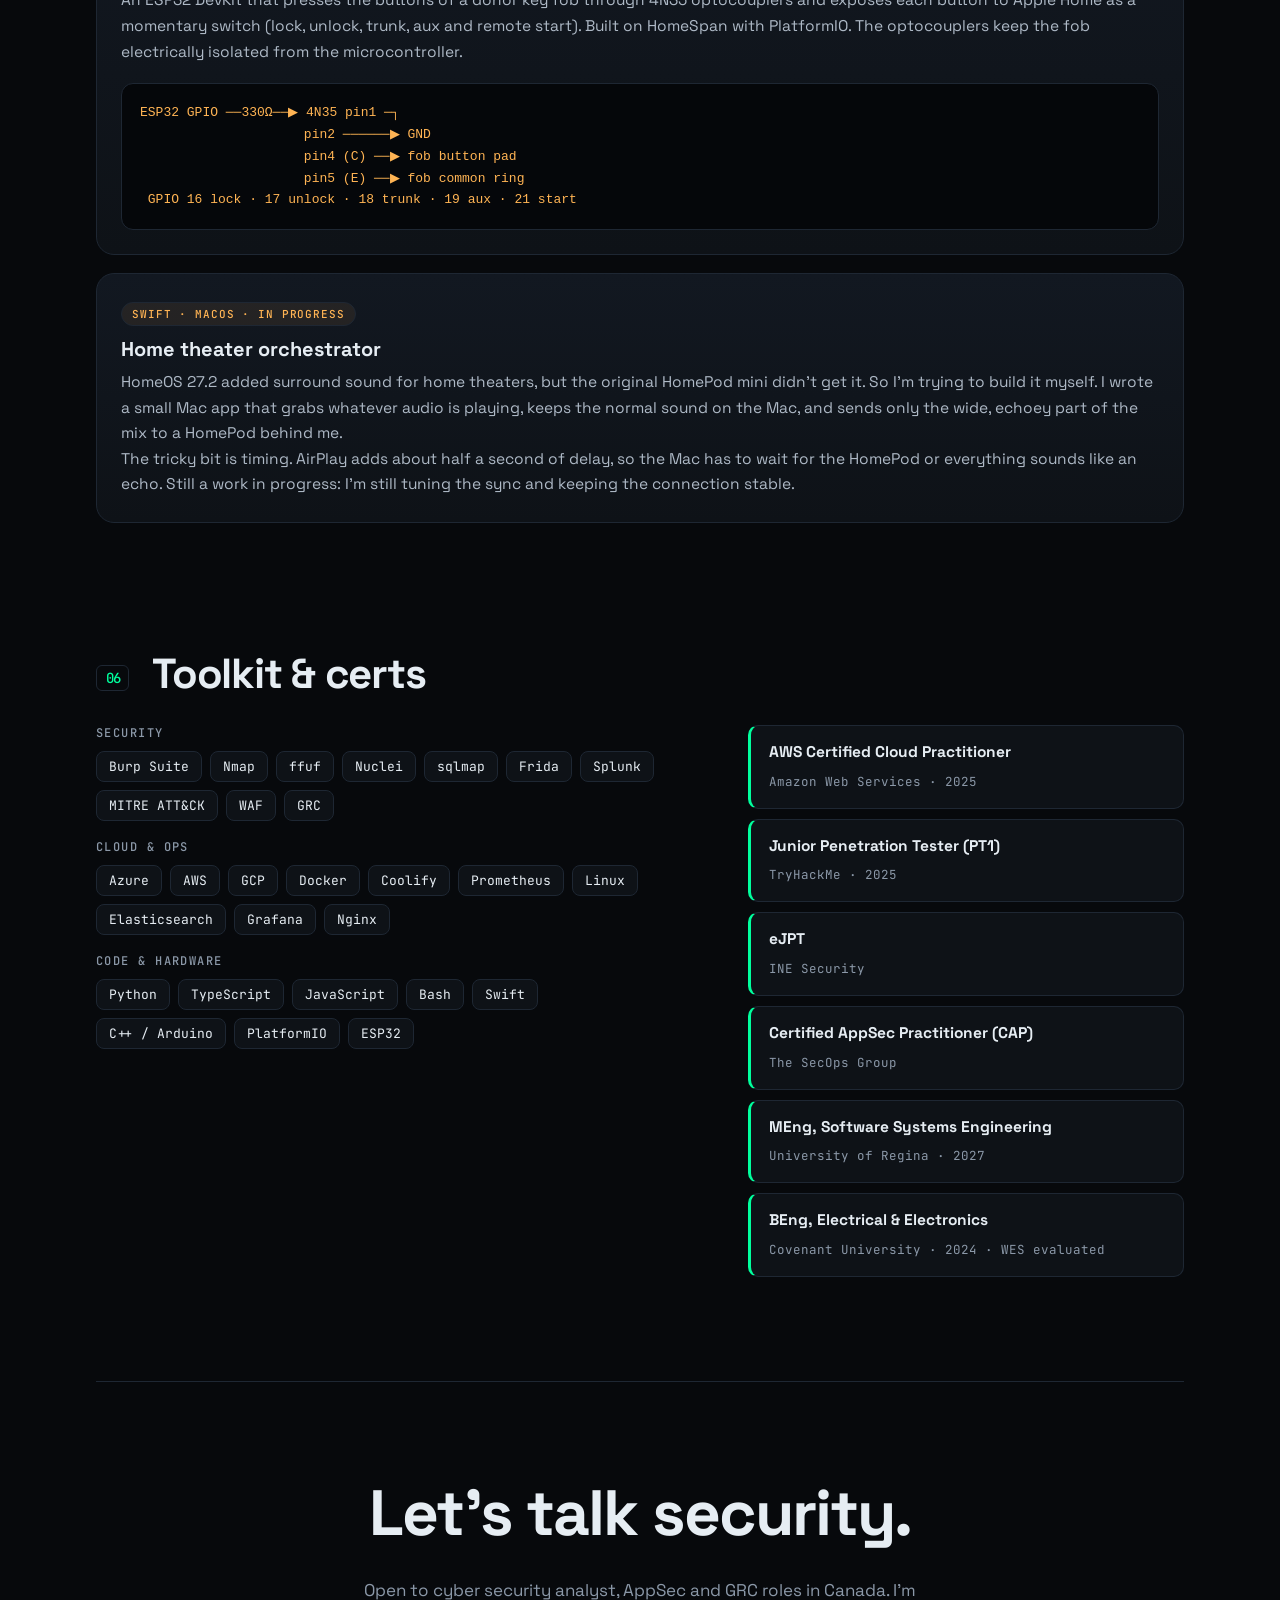
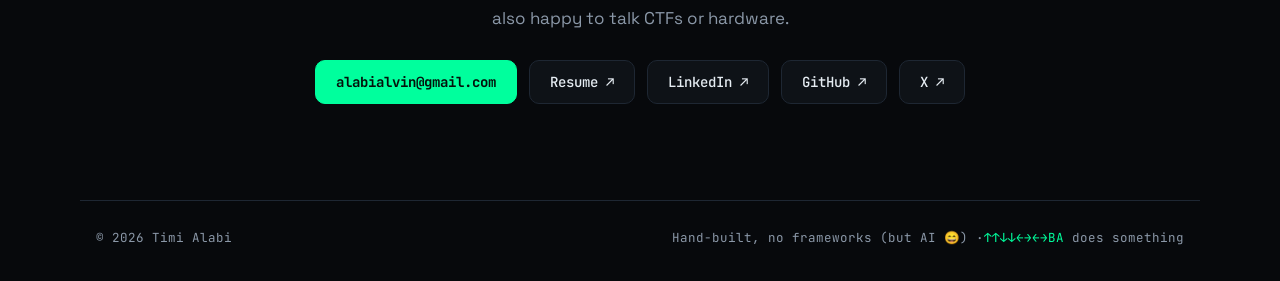
==== commit 2031e2ba: "Resume button arrow" ====
--- a/index.html
+++ b/index.html
@@ -42,7 +42,7 @@
       <div class="typed" aria-live="off"><span class="prompt">&gt;</span> <span id="typed"></span><span class="caret"></span></div>
       <div class="btns">
         <a class="btn primary" href="#work">See my work</a>
-        <a class="btn" href="assets/Timi_Alabi_Resume.pdf" target="_blank" rel="noopener">Resume ↓</a>
+        <a class="btn" href="assets/Timi_Alabi_Resume.pdf" target="_blank" rel="noopener">Resume ↗</a>
         <a class="btn" href="https://github.com/CyberBishop" target="_blank" rel="noopener">GitHub ↗</a>
         <a class="btn" href="https://www.linkedin.com/in/alviiin/" target="_blank" rel="noopener">LinkedIn ↗</a>
       </div>
@@ -246,7 +246,7 @@
     <p>Open to cyber security analyst, AppSec and GRC roles in Canada. I'm also happy to talk CTFs or hardware.</p>
     <div class="btns center">
       <a class="btn primary" href="mailto:alabialvin@gmail.com">alabialvin@gmail.com</a>
-      <a class="btn" href="assets/Timi_Alabi_Resume.pdf" target="_blank" rel="noopener">Resume ↓</a>
+      <a class="btn" href="assets/Timi_Alabi_Resume.pdf" target="_blank" rel="noopener">Resume ↗</a>
       <a class="btn" href="https://www.linkedin.com/in/alviiin/" target="_blank" rel="noopener">LinkedIn ↗</a>
       <a class="btn" href="https://github.com/CyberBishop" target="_blank" rel="noopener">GitHub ↗</a>
       <a class="btn" href="https://twitter.com/_cyberbishop_" target="_blank" rel="noopener">X ↗</a>
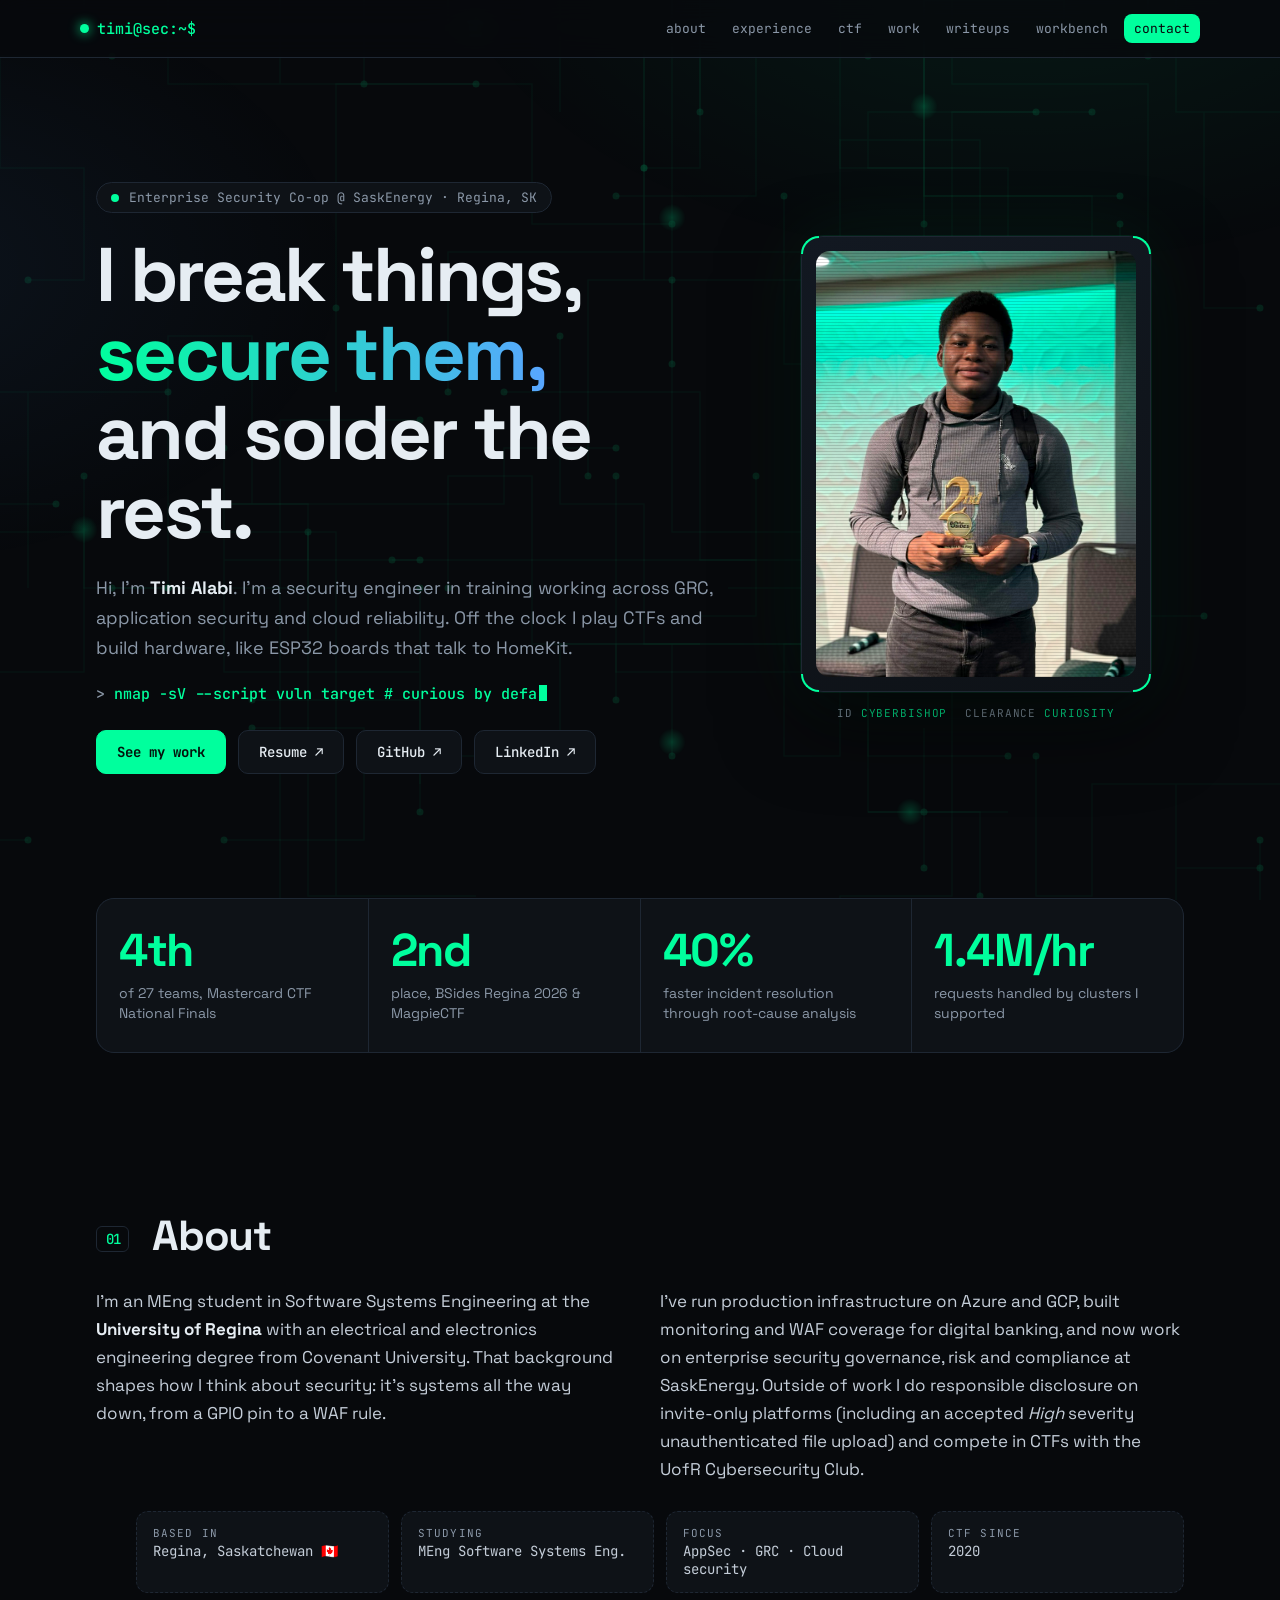
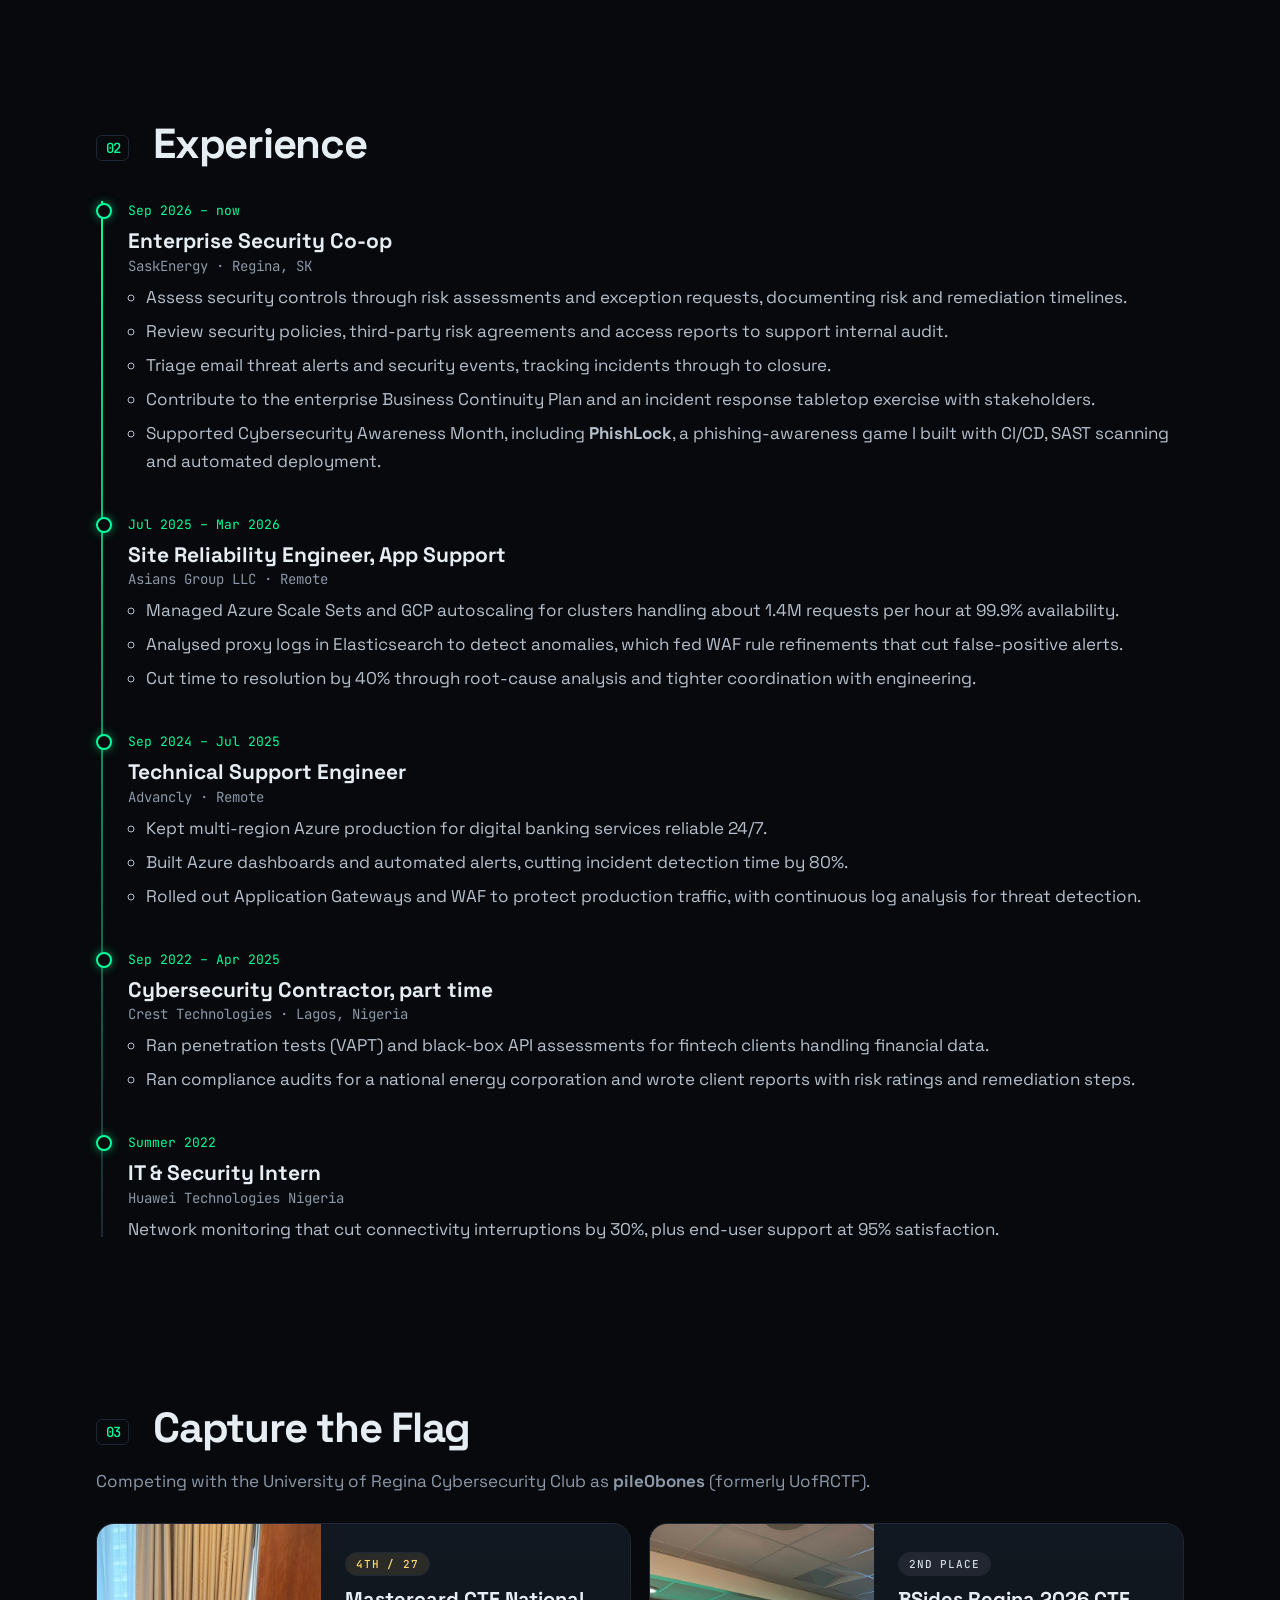
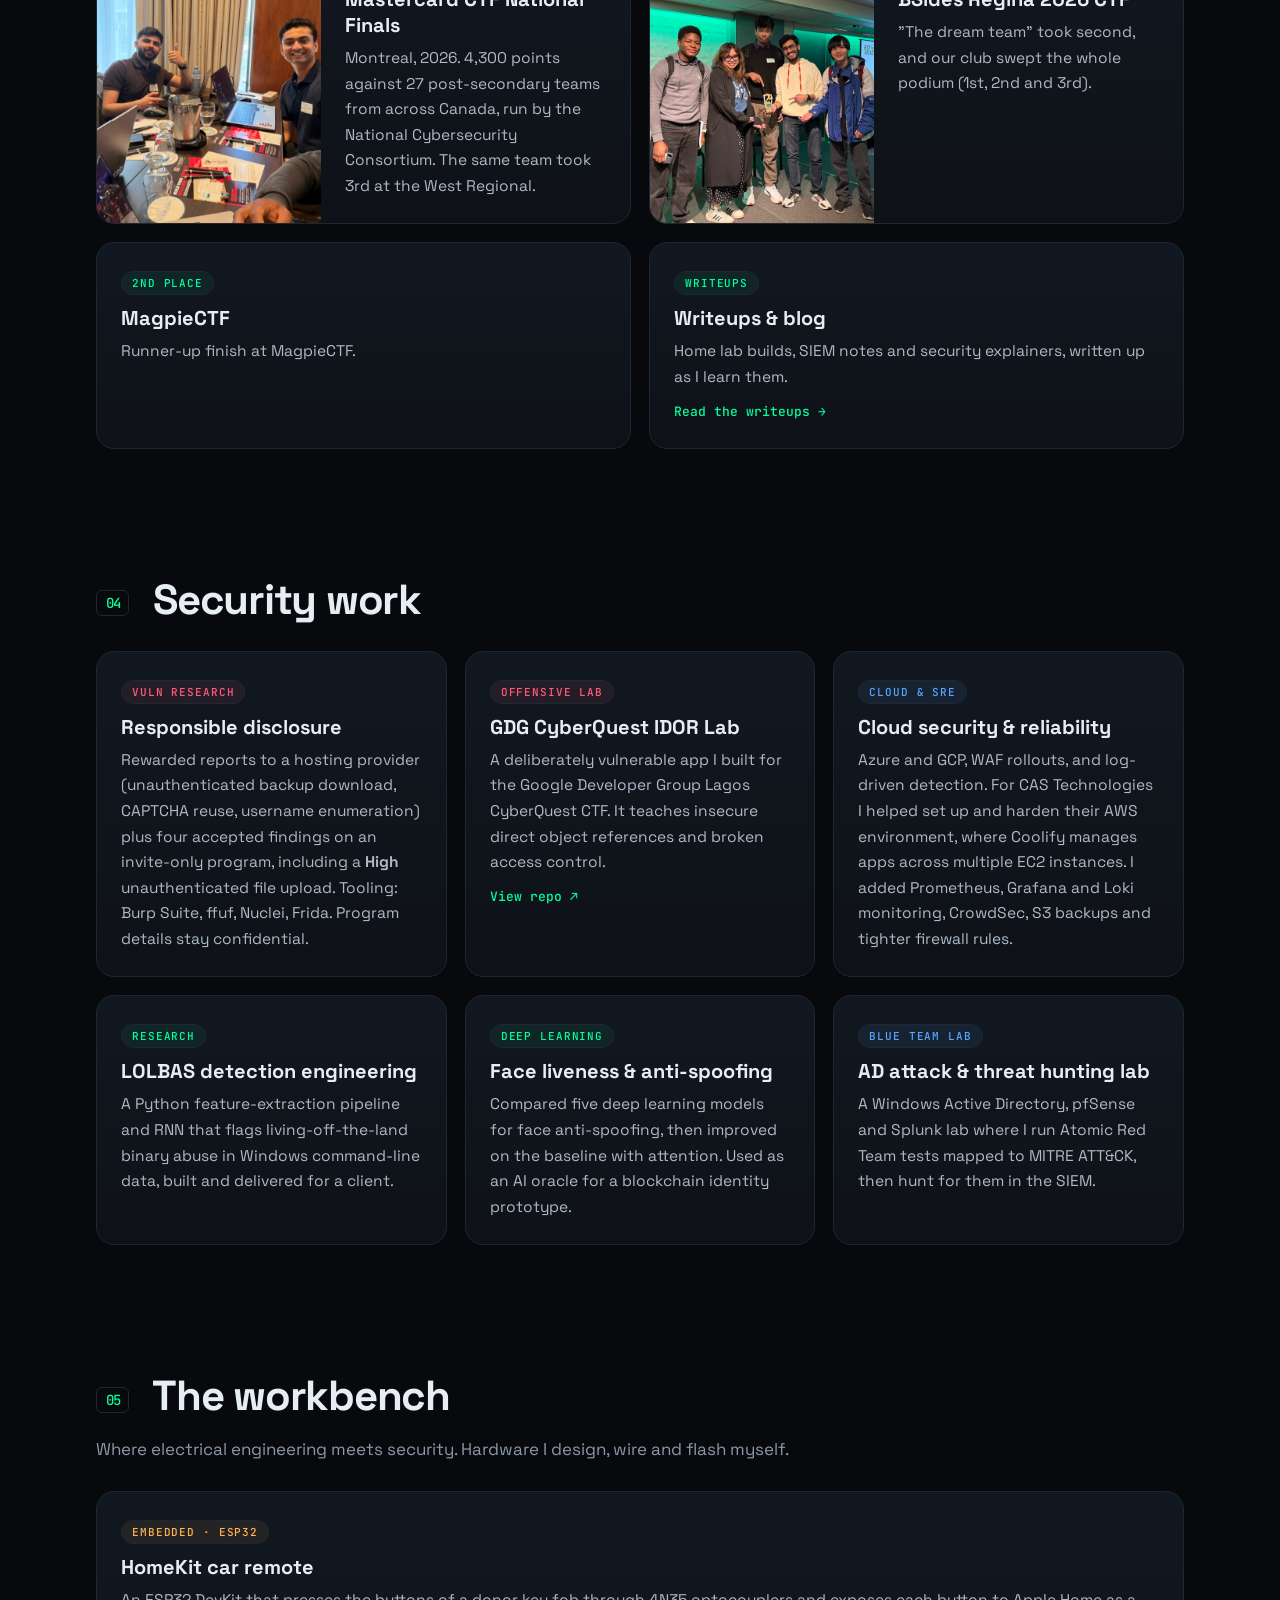
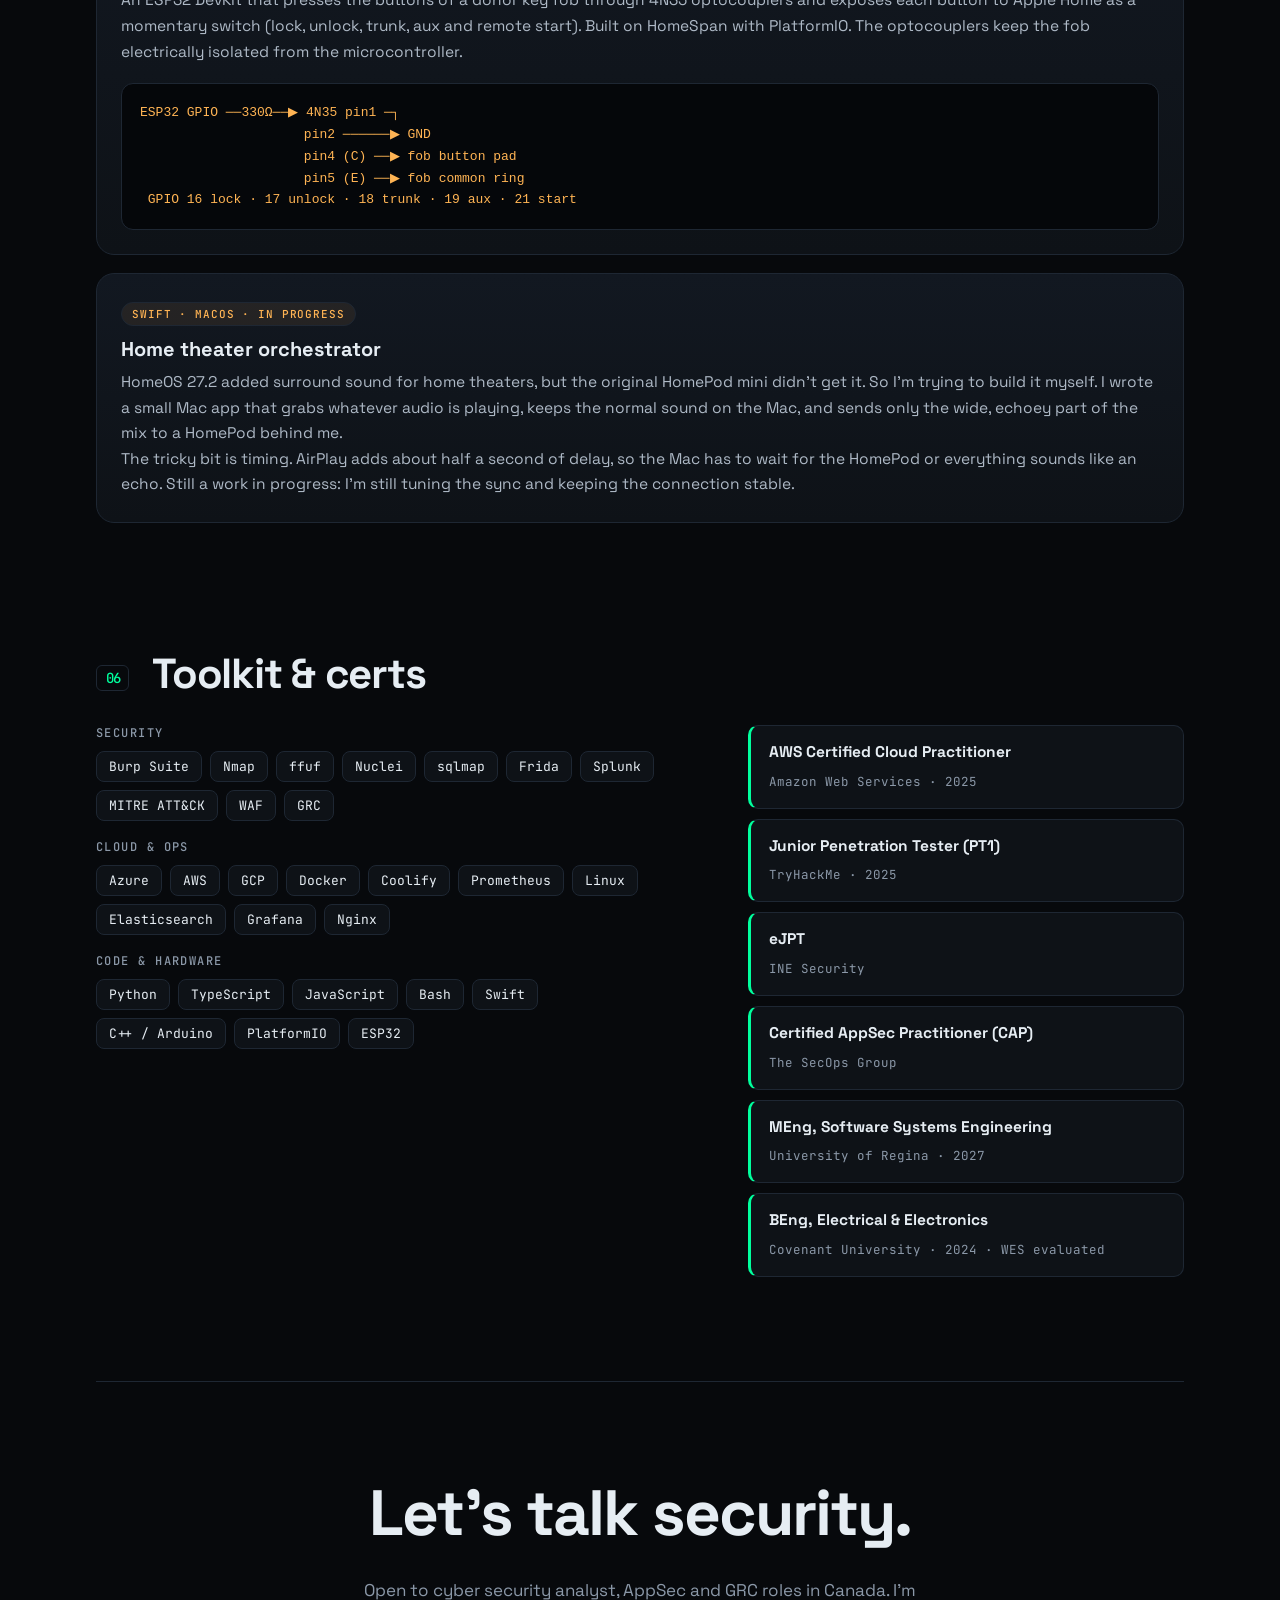
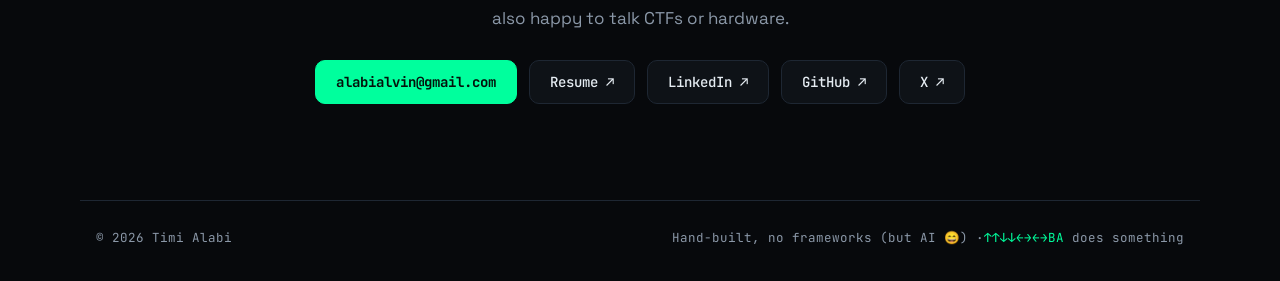
==== commit aae872b1: "Fix CAS Tech wording: Coolify on EC2" ====
--- a/index.html
+++ b/index.html
@@ -176,7 +176,7 @@
       <article class="card">
         <span class="tag blue">Cloud &amp; SRE</span>
         <h3>Cloud security &amp; reliability</h3>
-        <p>Azure and GCP, WAF rollouts, and log-driven detection. For CAS Technologies I helped set up and harden their AWS infrastructure, which runs on Coolify. I added Prometheus, Grafana and Loki monitoring, CrowdSec, automated backups and tighter firewall rules.</p>
+        <p>Azure and GCP, WAF rollouts, and log-driven detection. For CAS Technologies I helped set up and harden their AWS environment, where Coolify manages apps across multiple EC2 instances. I added Prometheus, Grafana and Loki monitoring, CrowdSec, S3 backups and tighter firewall rules.</p>
       </article>
       <article class="card">
         <span class="tag green">Research</span>
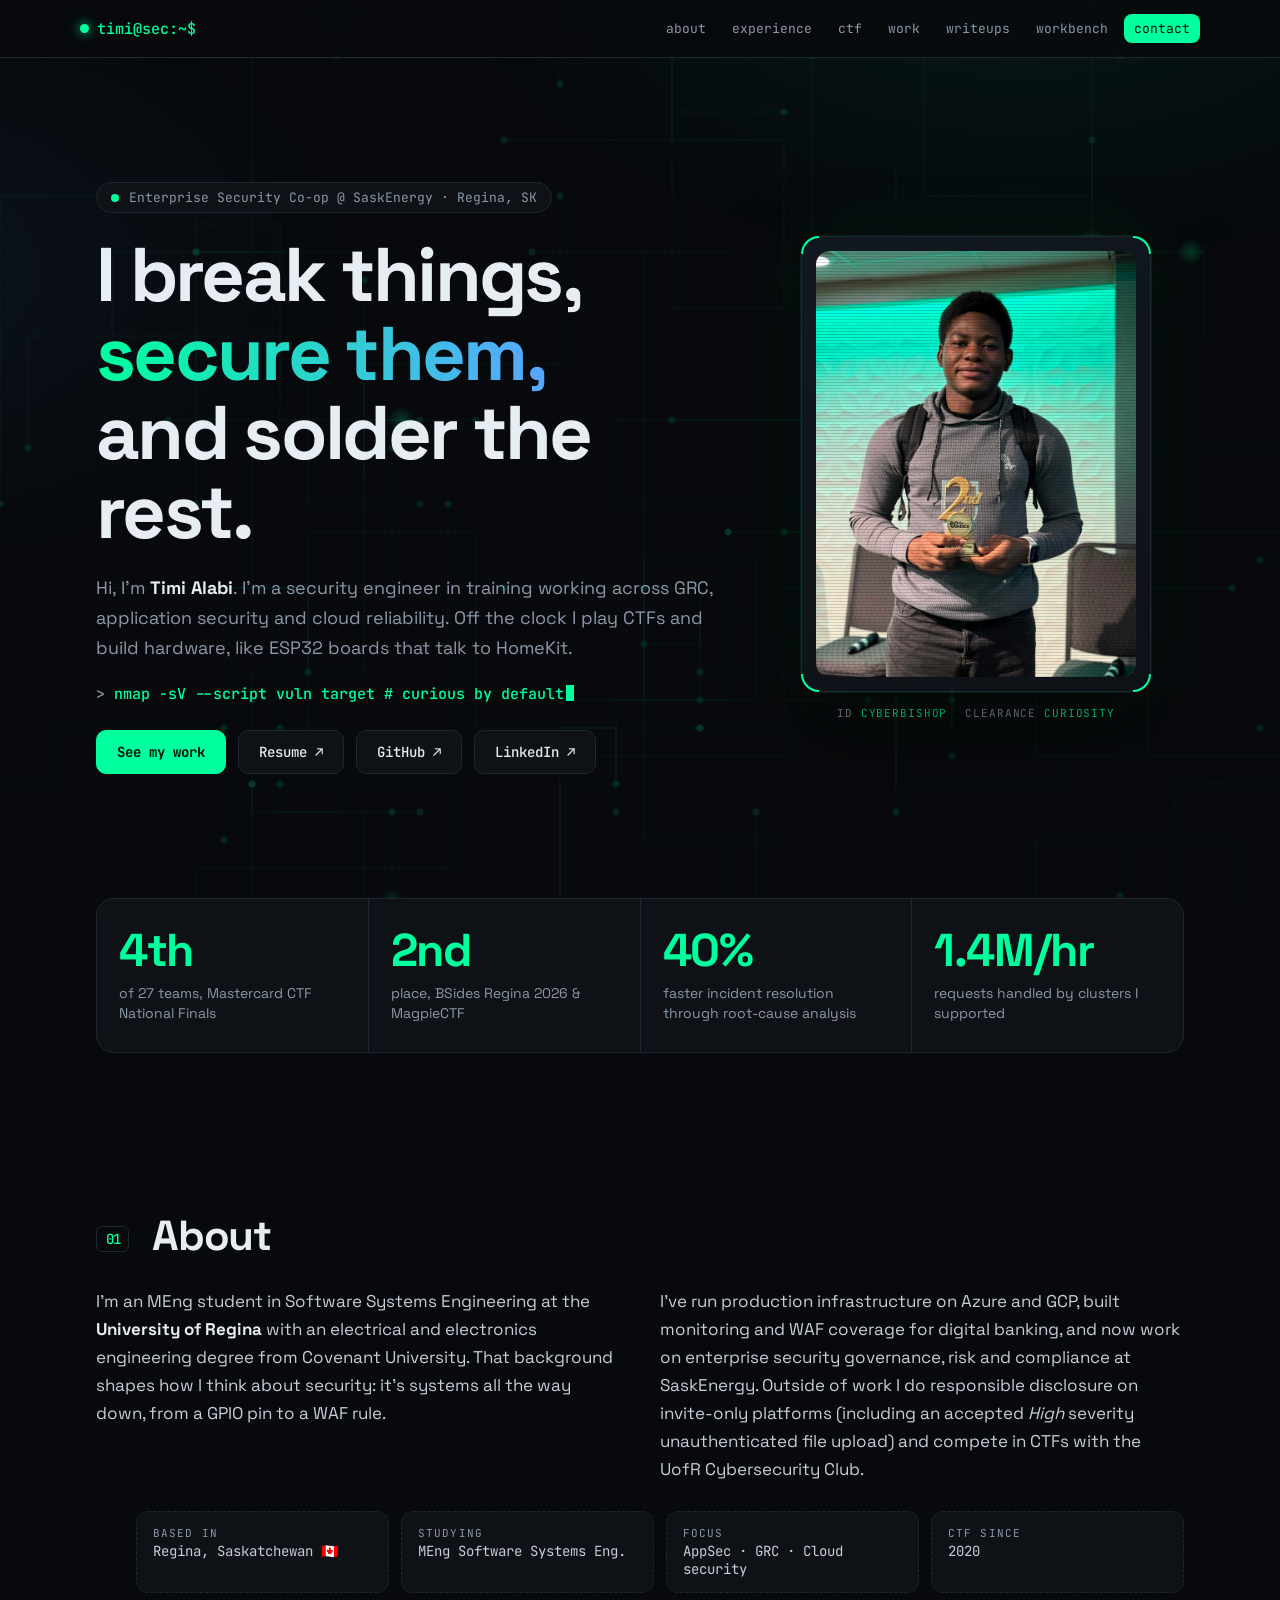
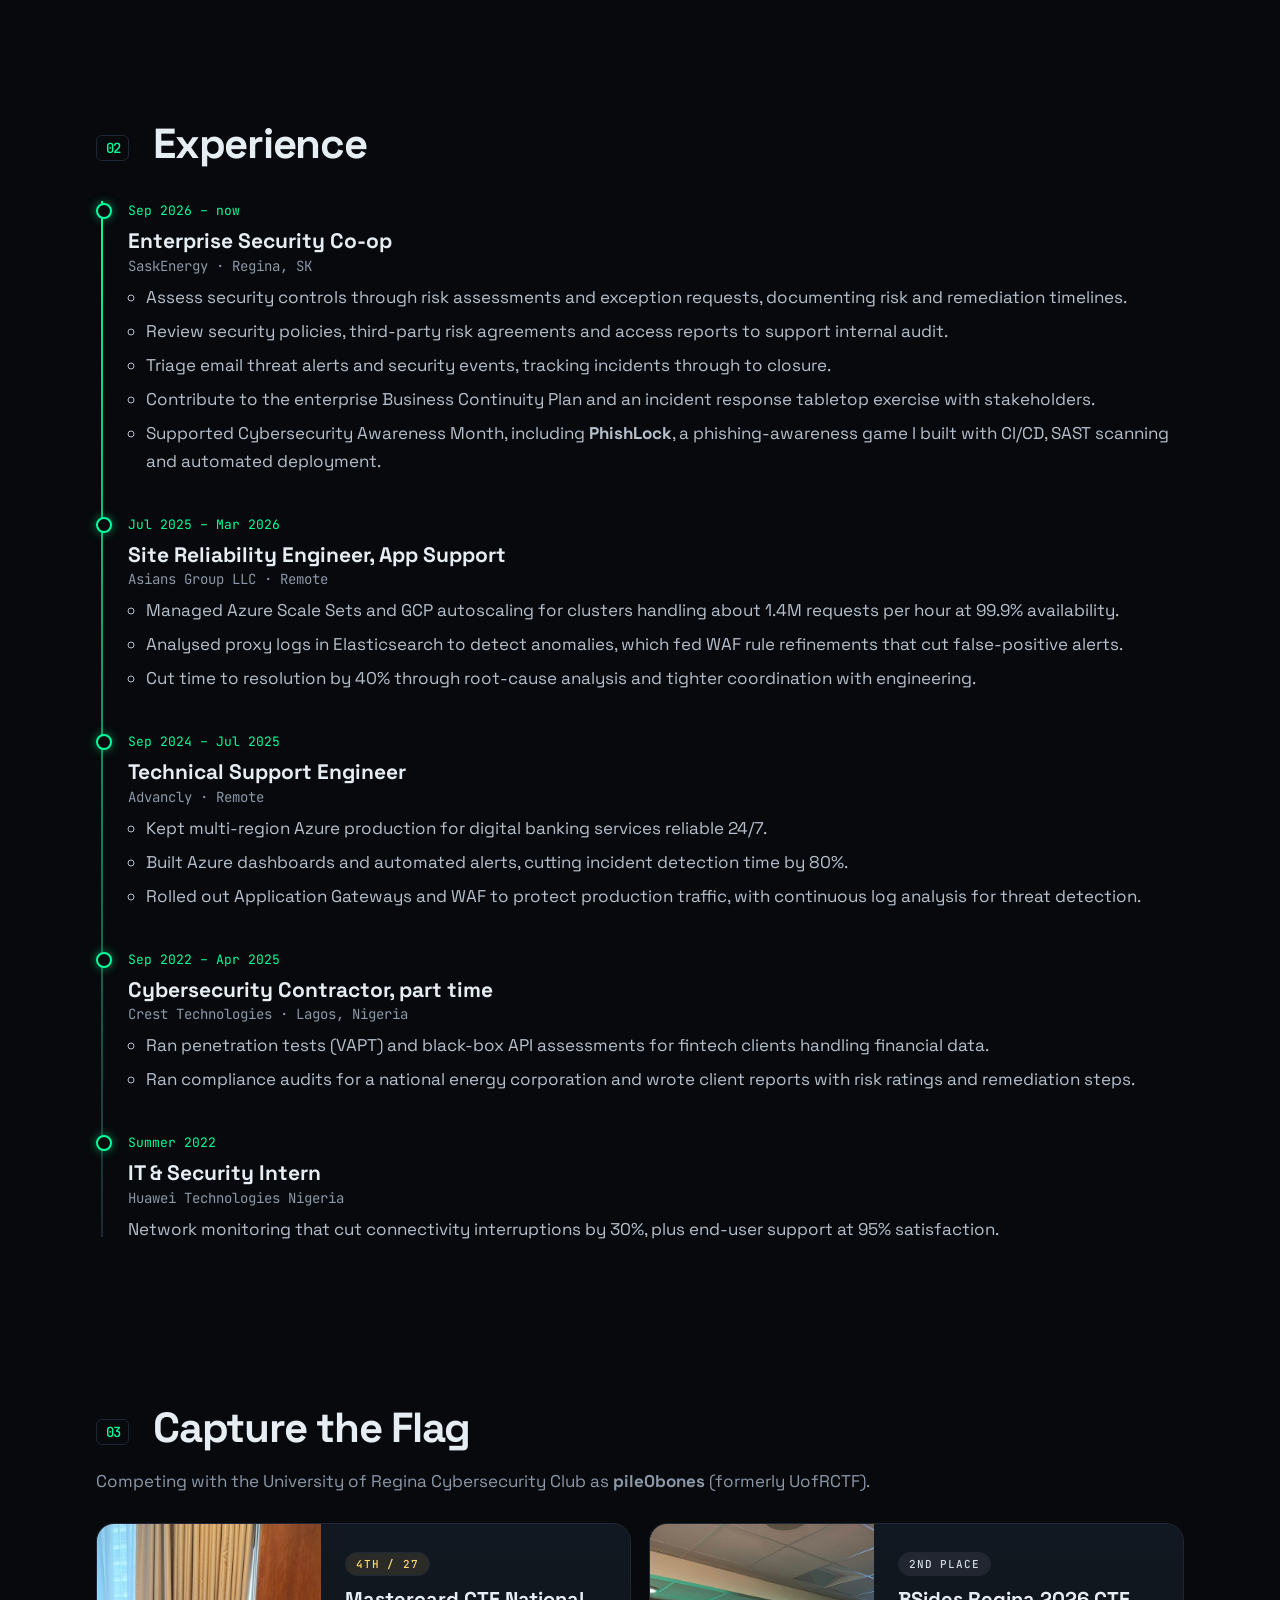
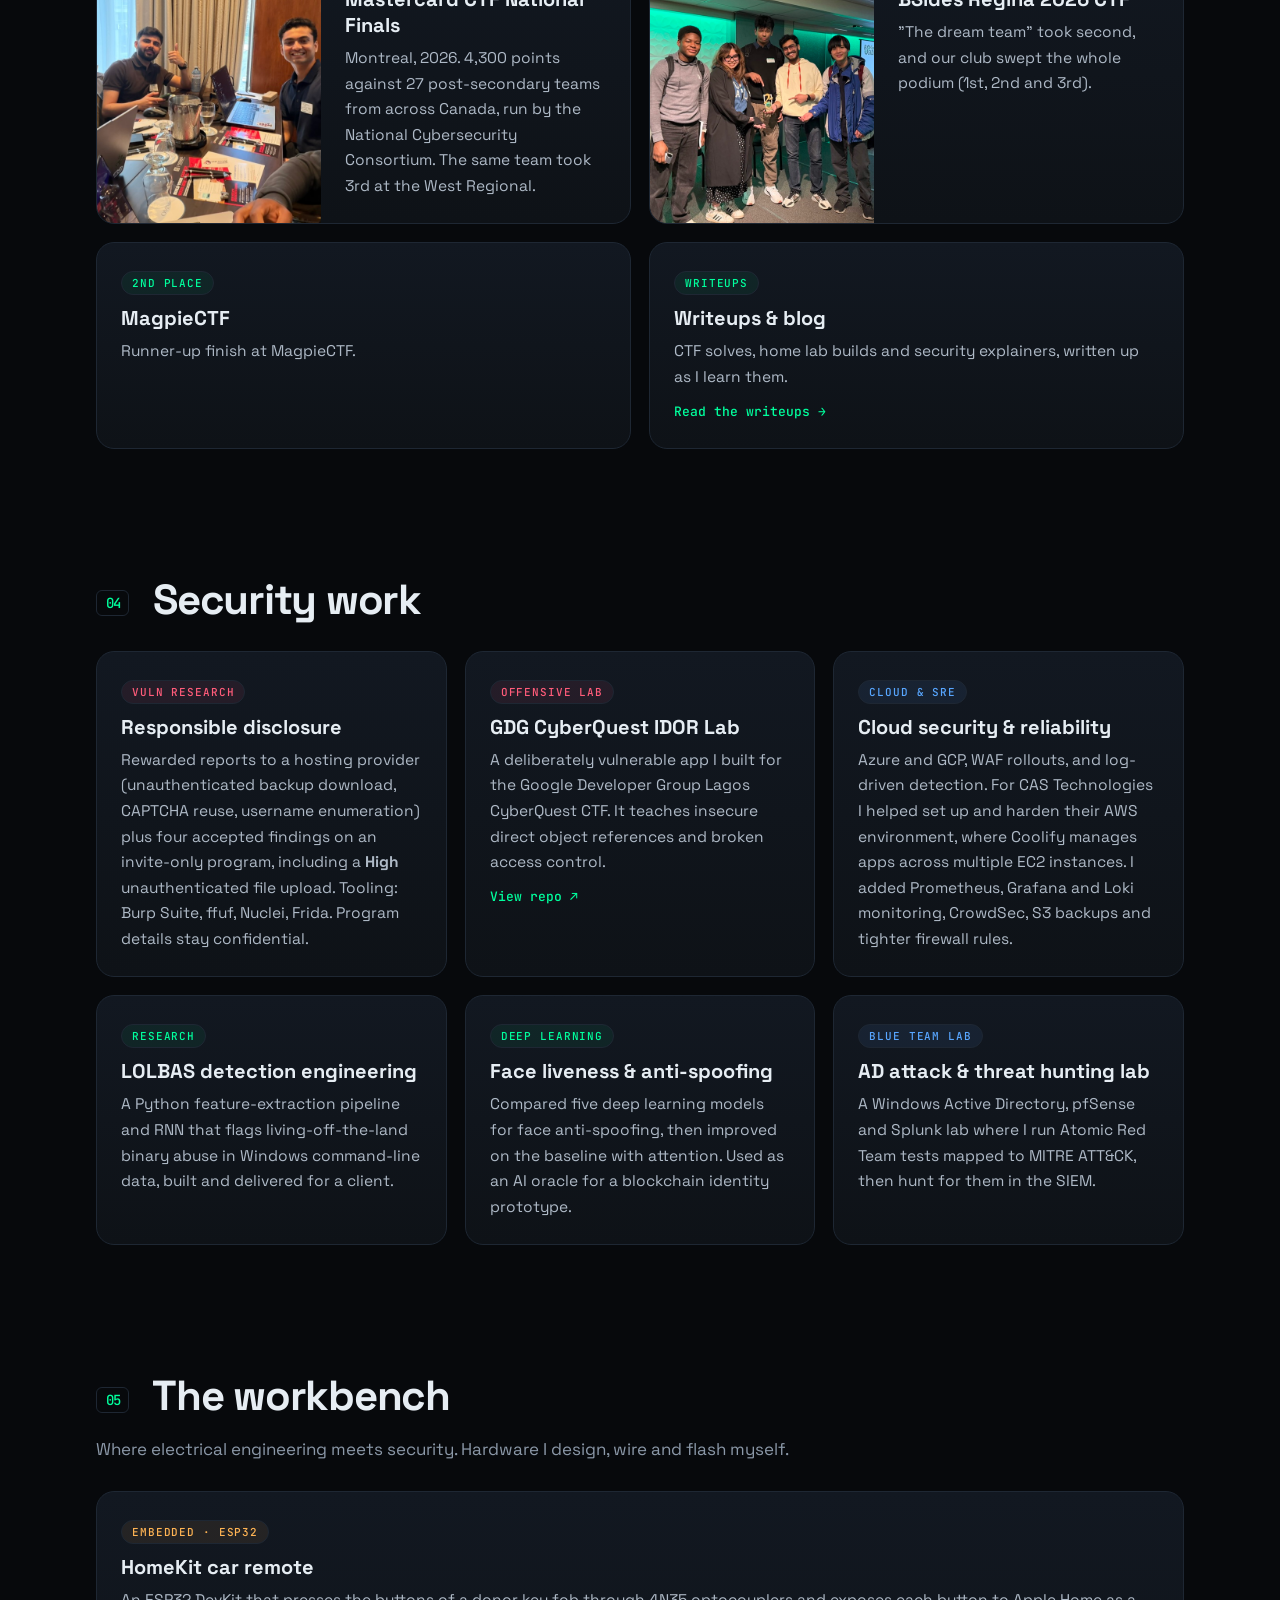
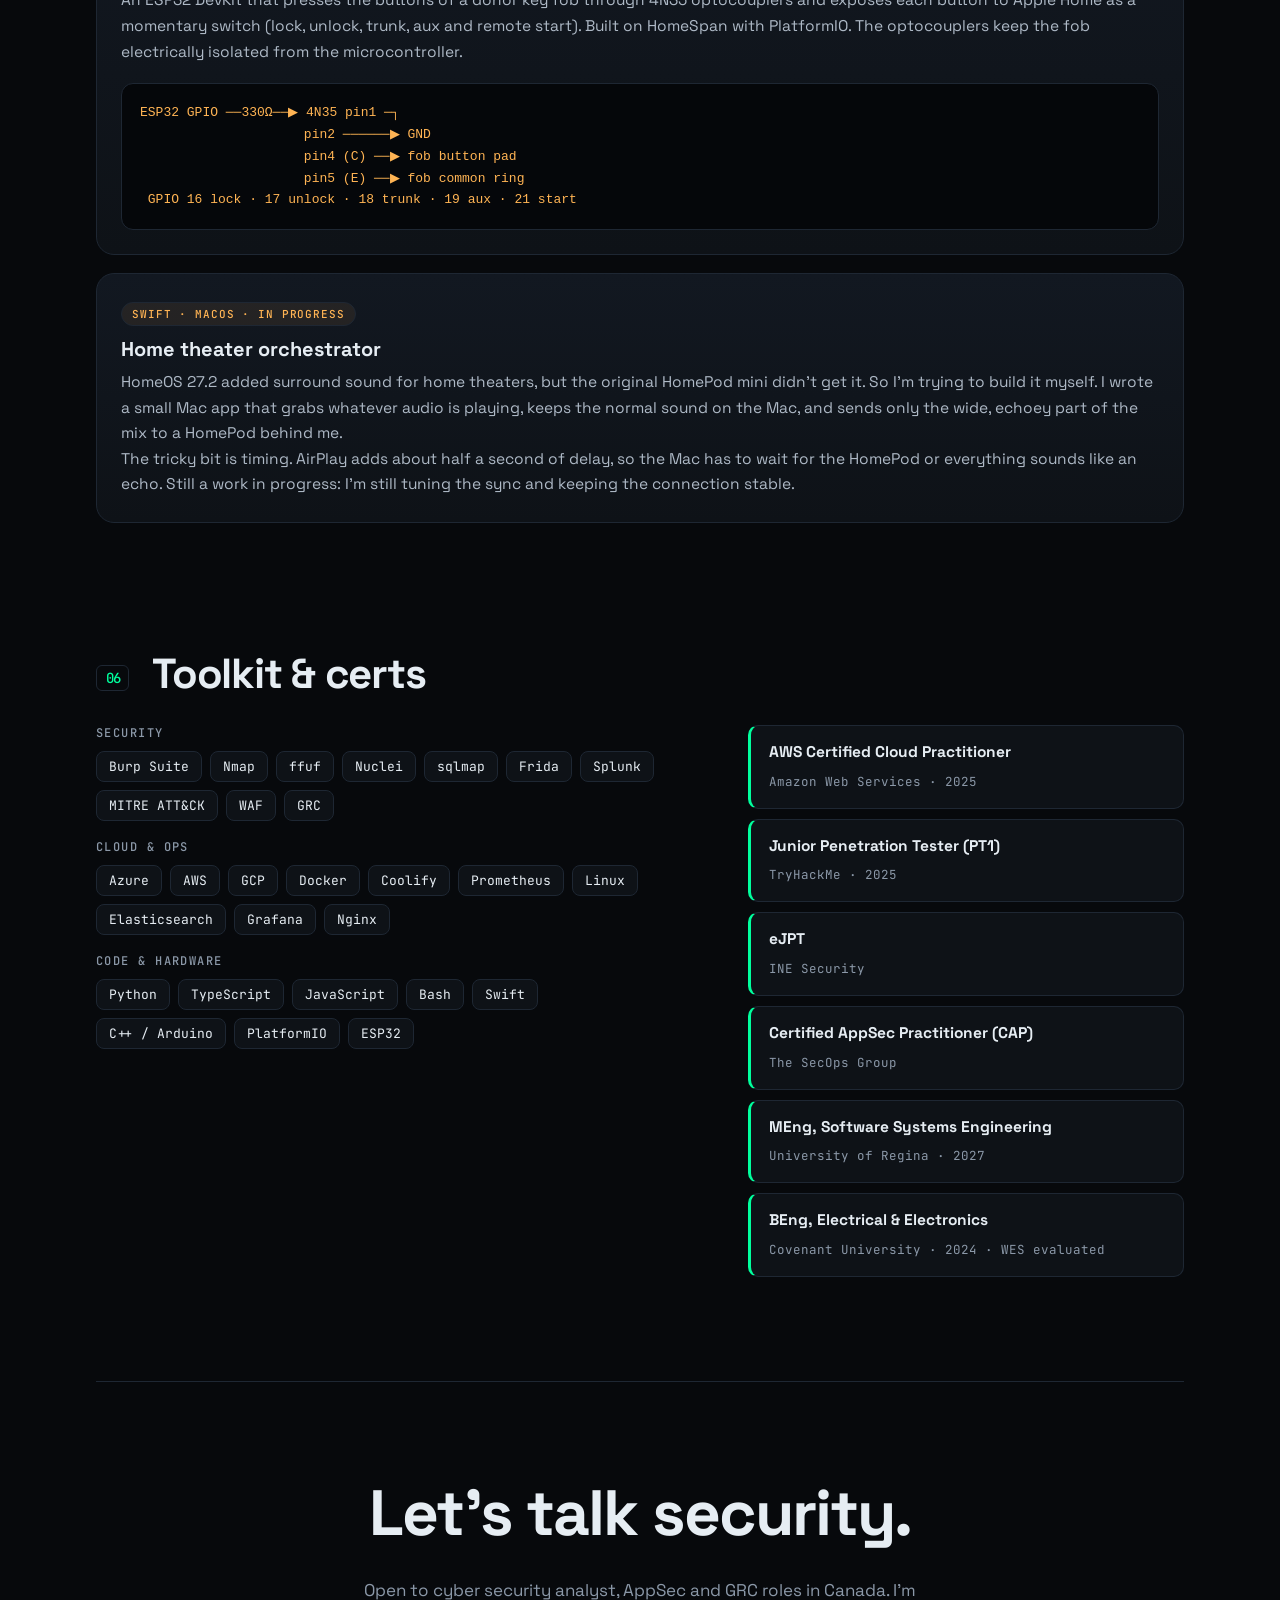
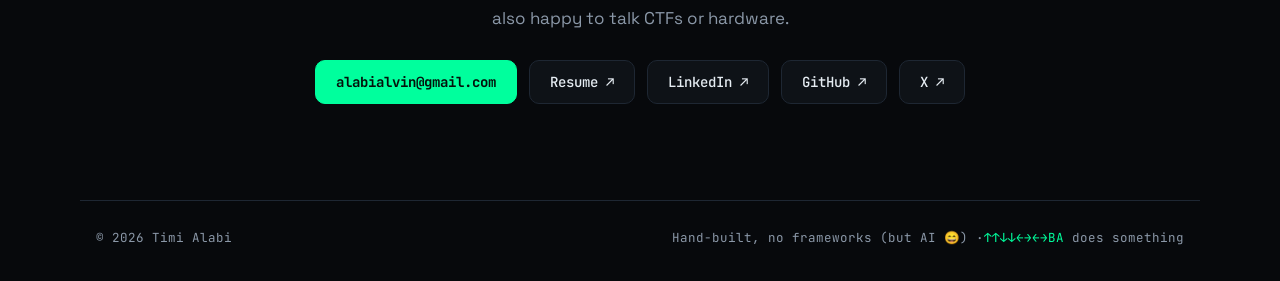
==== commit 3d1bc540: "Add DalCTF and MagpieCTF writeups Co-Authored-By: Claude Sonnet 5.5 <noreply@anthropic.com>" ====
--- a/index.html
+++ b/index.html
@@ -153,7 +153,7 @@
       <article class="card slim">
         <span class="tag">Writeups</span>
         <h3>Writeups &amp; blog</h3>
-        <p>Home lab builds, SIEM notes and security explainers, written up as I learn them.</p>
+        <p>CTF solves, home lab builds and security explainers, written up as I learn them.</p>
         <a href="writeups/">Read the writeups →</a>
       </article>
     </div>
--- a/style.css
+++ b/style.css
@@ -185,3 +185,5 @@
   .nav nav a{font-size:15px;padding:12px 14px}
   .nav nav .cta{text-align:center;margin-top:6px}
 }
+.pcard.nocover{grid-template-columns:1fr}
+.pcard.nocover>div{padding:22px}
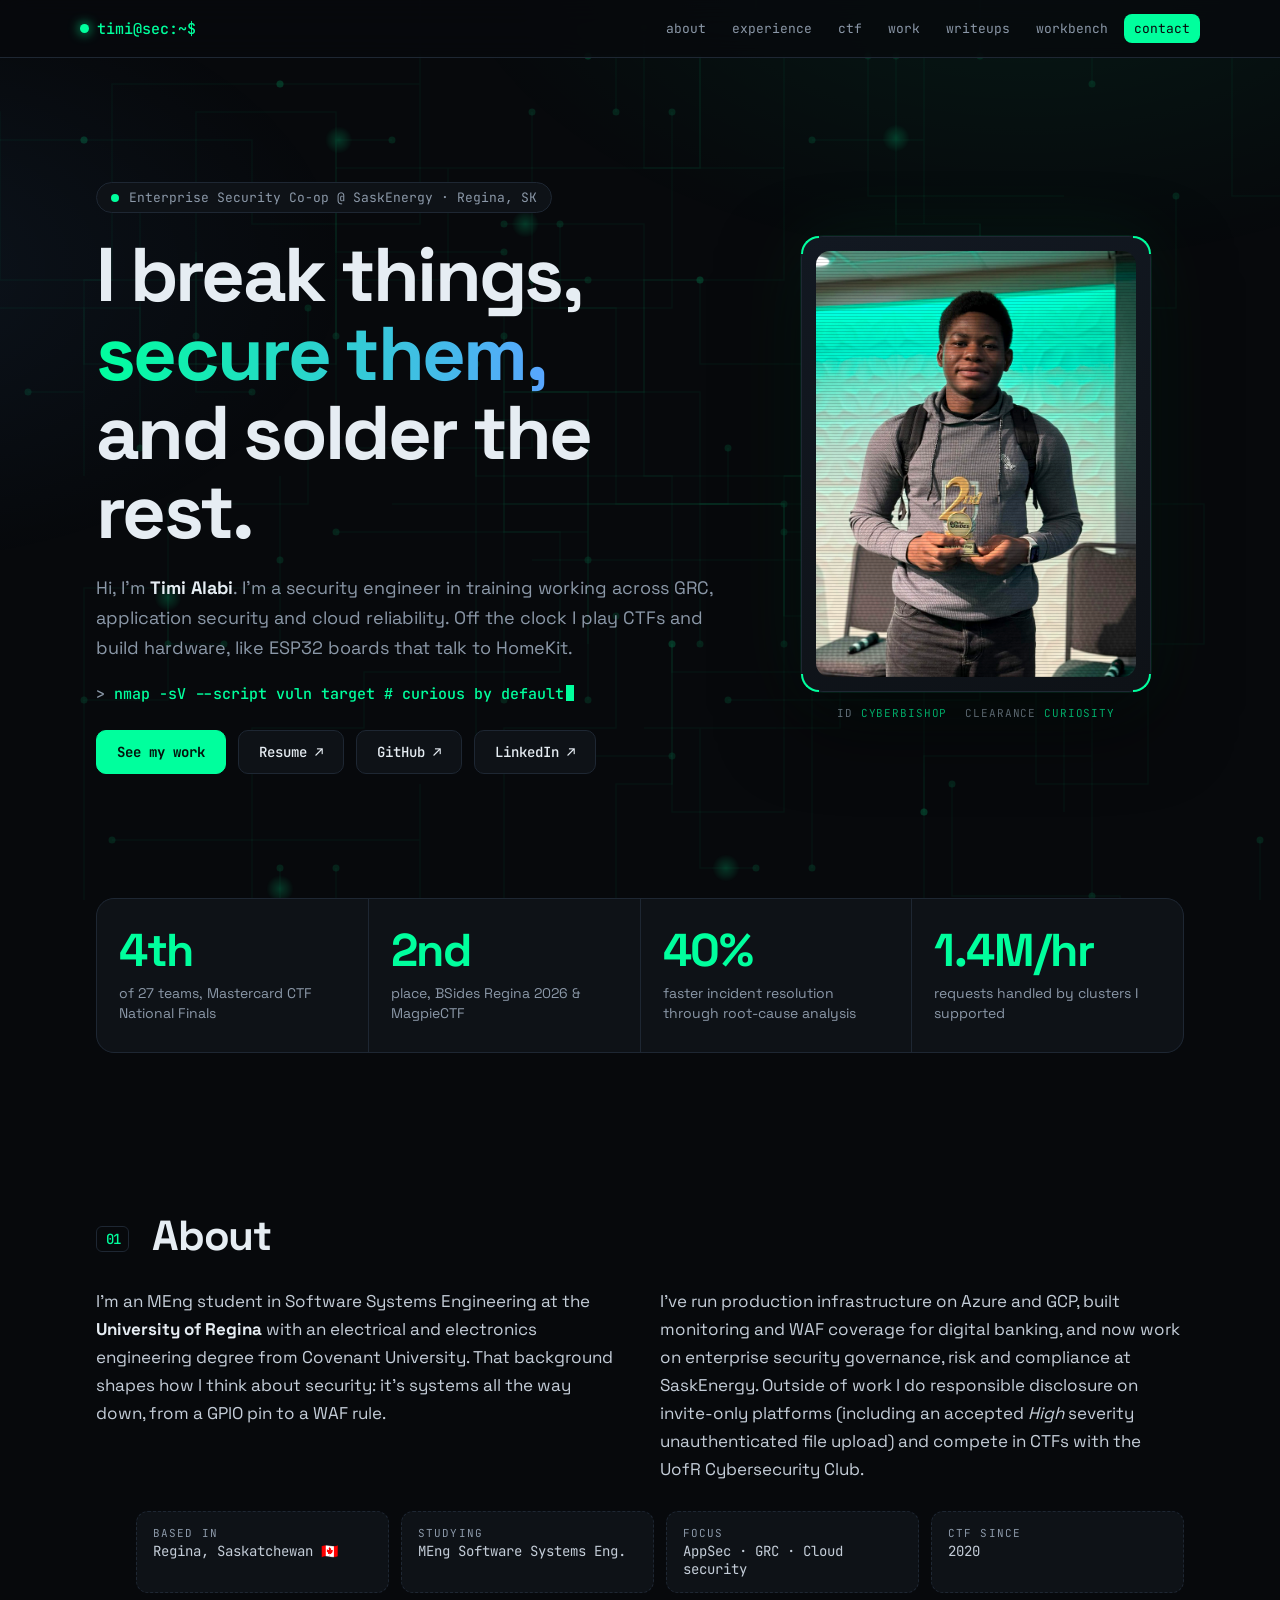
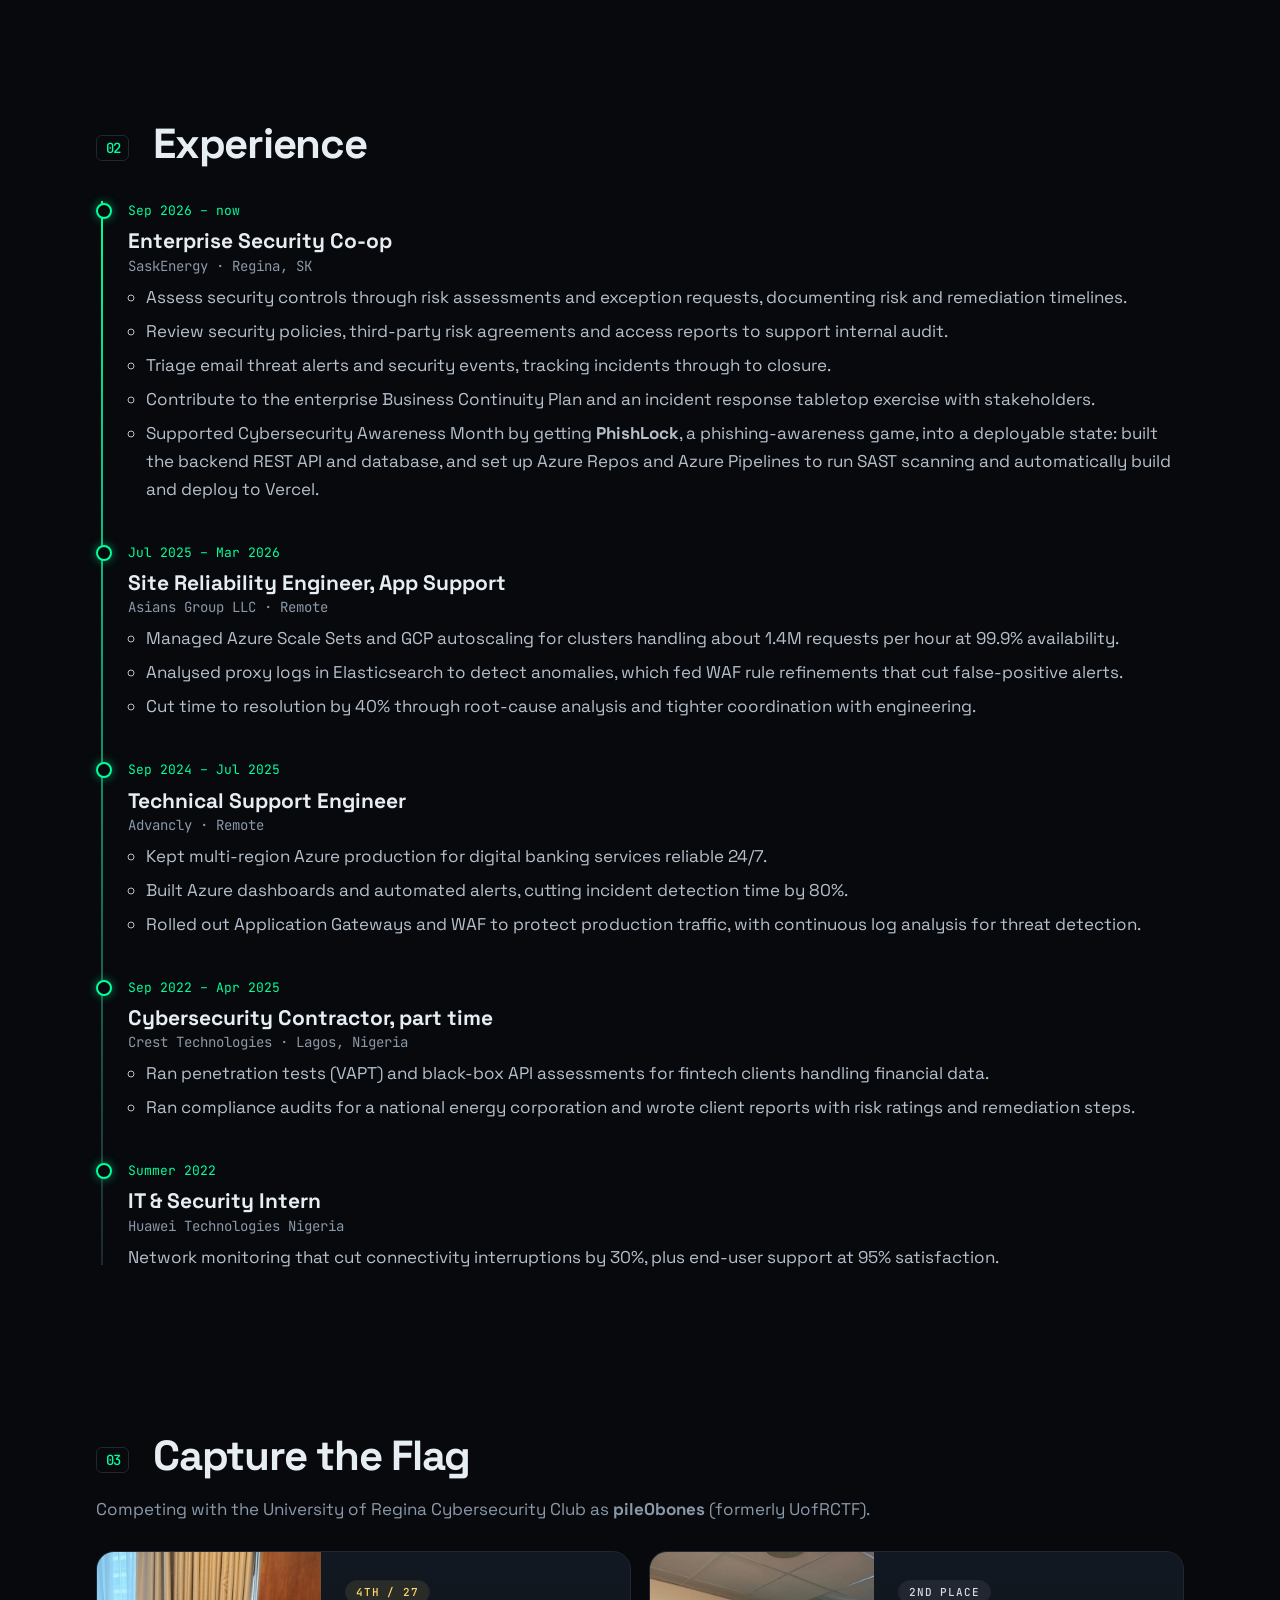
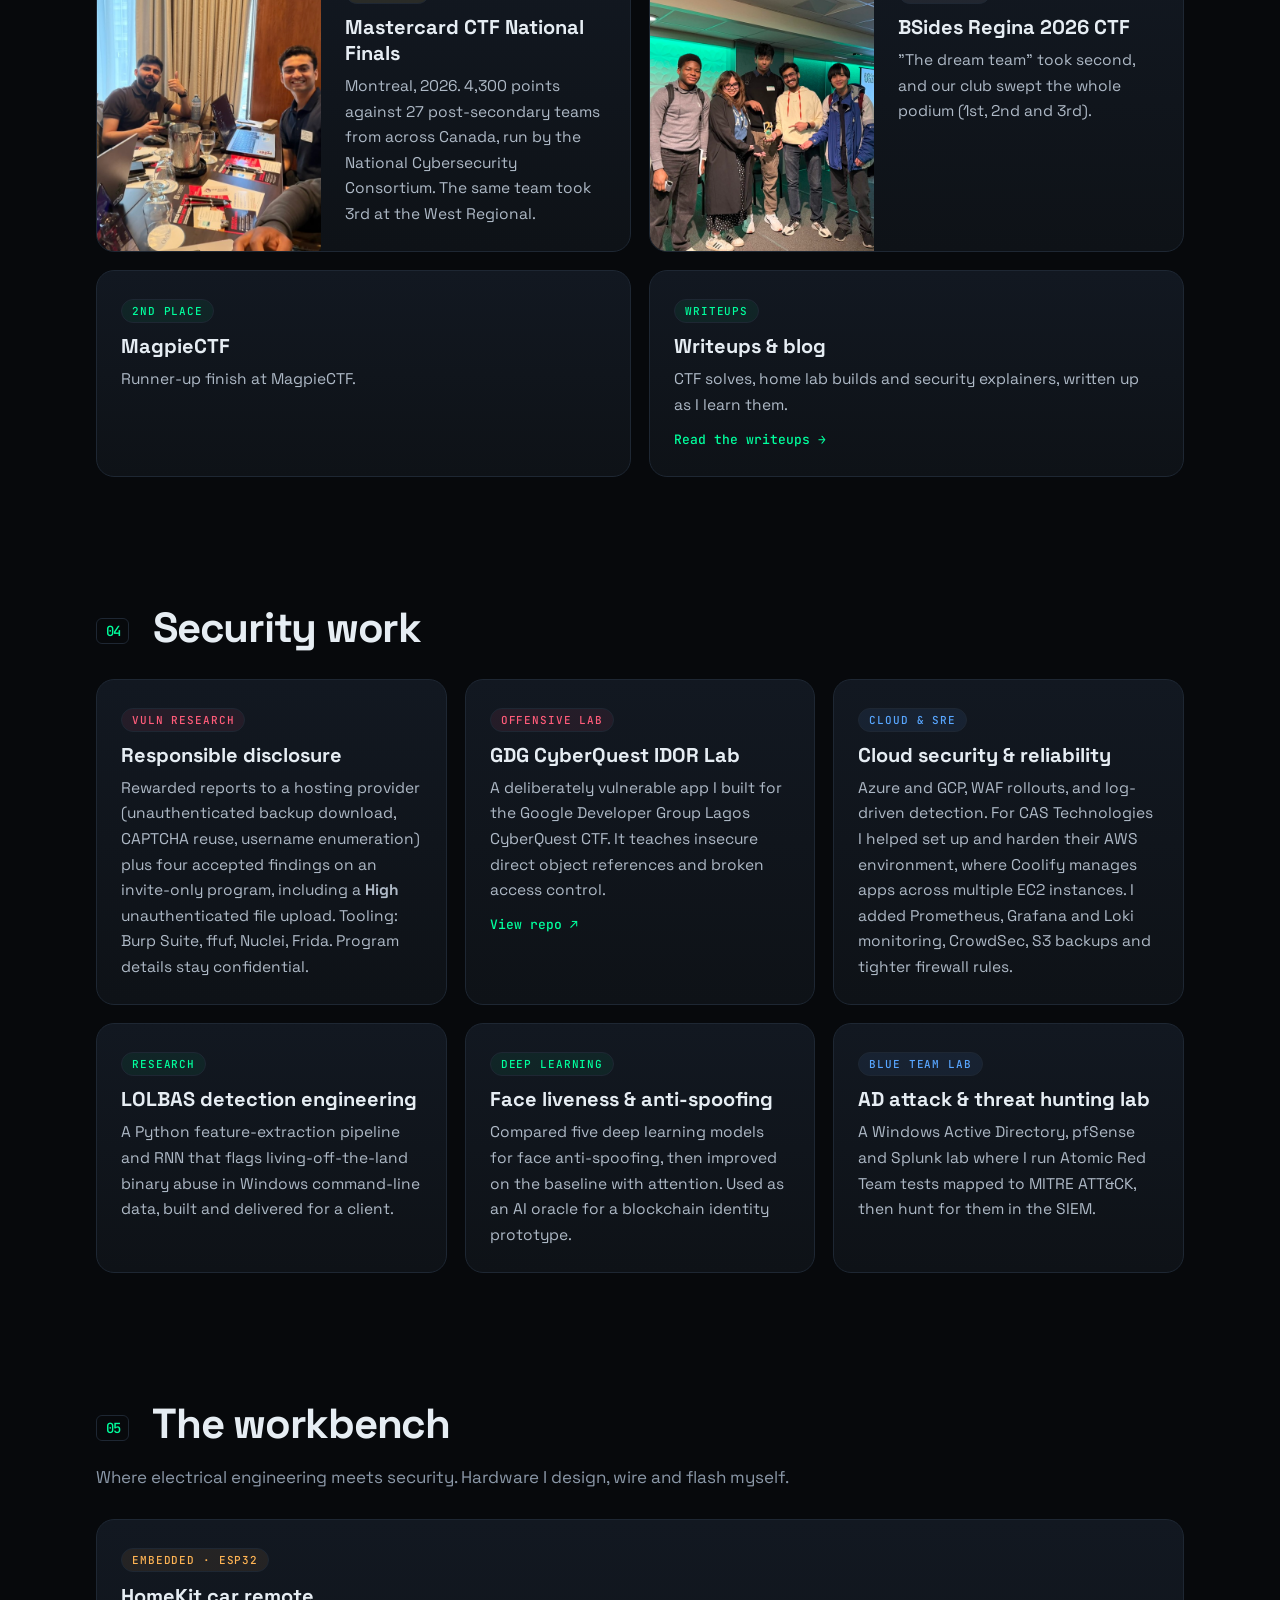
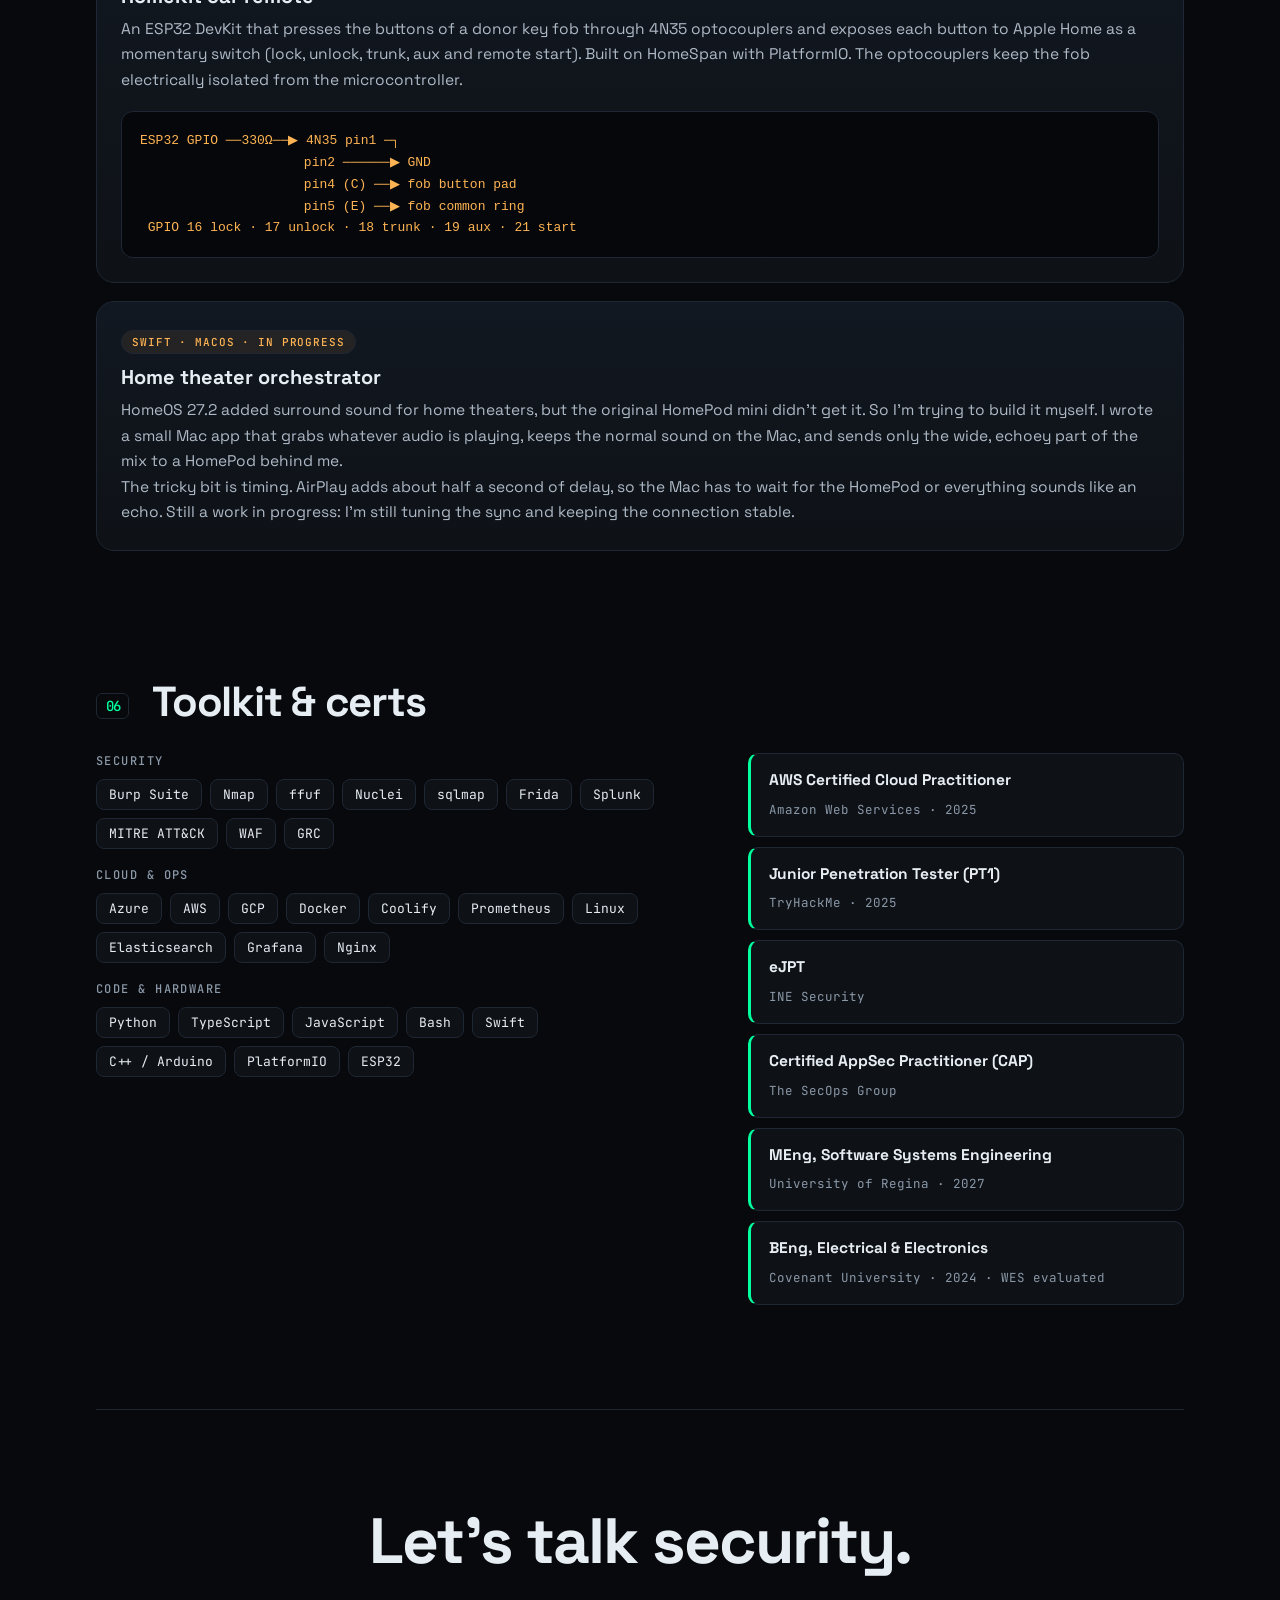
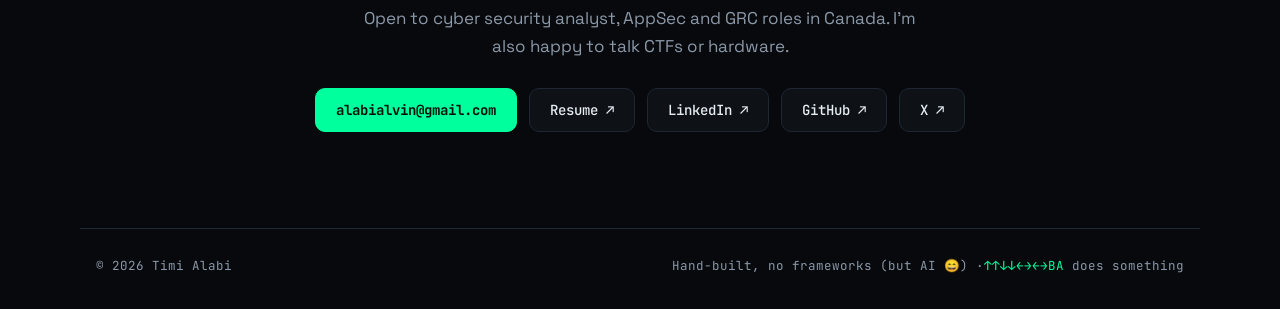
==== commit 0b3bce15: "Clarify PhishLock contribution on SaskEnergy role Co-Authored-By: Claude Sonnet 5.5 <noreply@anthrop" ====
--- a/index.html
+++ b/index.html
@@ -88,7 +88,7 @@
           <li>Review security policies, third-party risk agreements and access reports to support internal audit.</li>
           <li>Triage email threat alerts and security events, tracking incidents through to closure.</li>
           <li>Contribute to the enterprise Business Continuity Plan and an incident response tabletop exercise with stakeholders.</li>
-          <li>Supported Cybersecurity Awareness Month, including <strong>PhishLock</strong>, a phishing-awareness game I built with CI/CD, SAST scanning and automated deployment.</li>
+          <li>Supported Cybersecurity Awareness Month by getting <strong>PhishLock</strong>, a phishing-awareness game, into a deployable state: built the backend REST API and database, and set up Azure Repos and Azure Pipelines to run SAST scanning and automatically build and deploy to Vercel.</li>
         </ul>
       </li>
       <li>
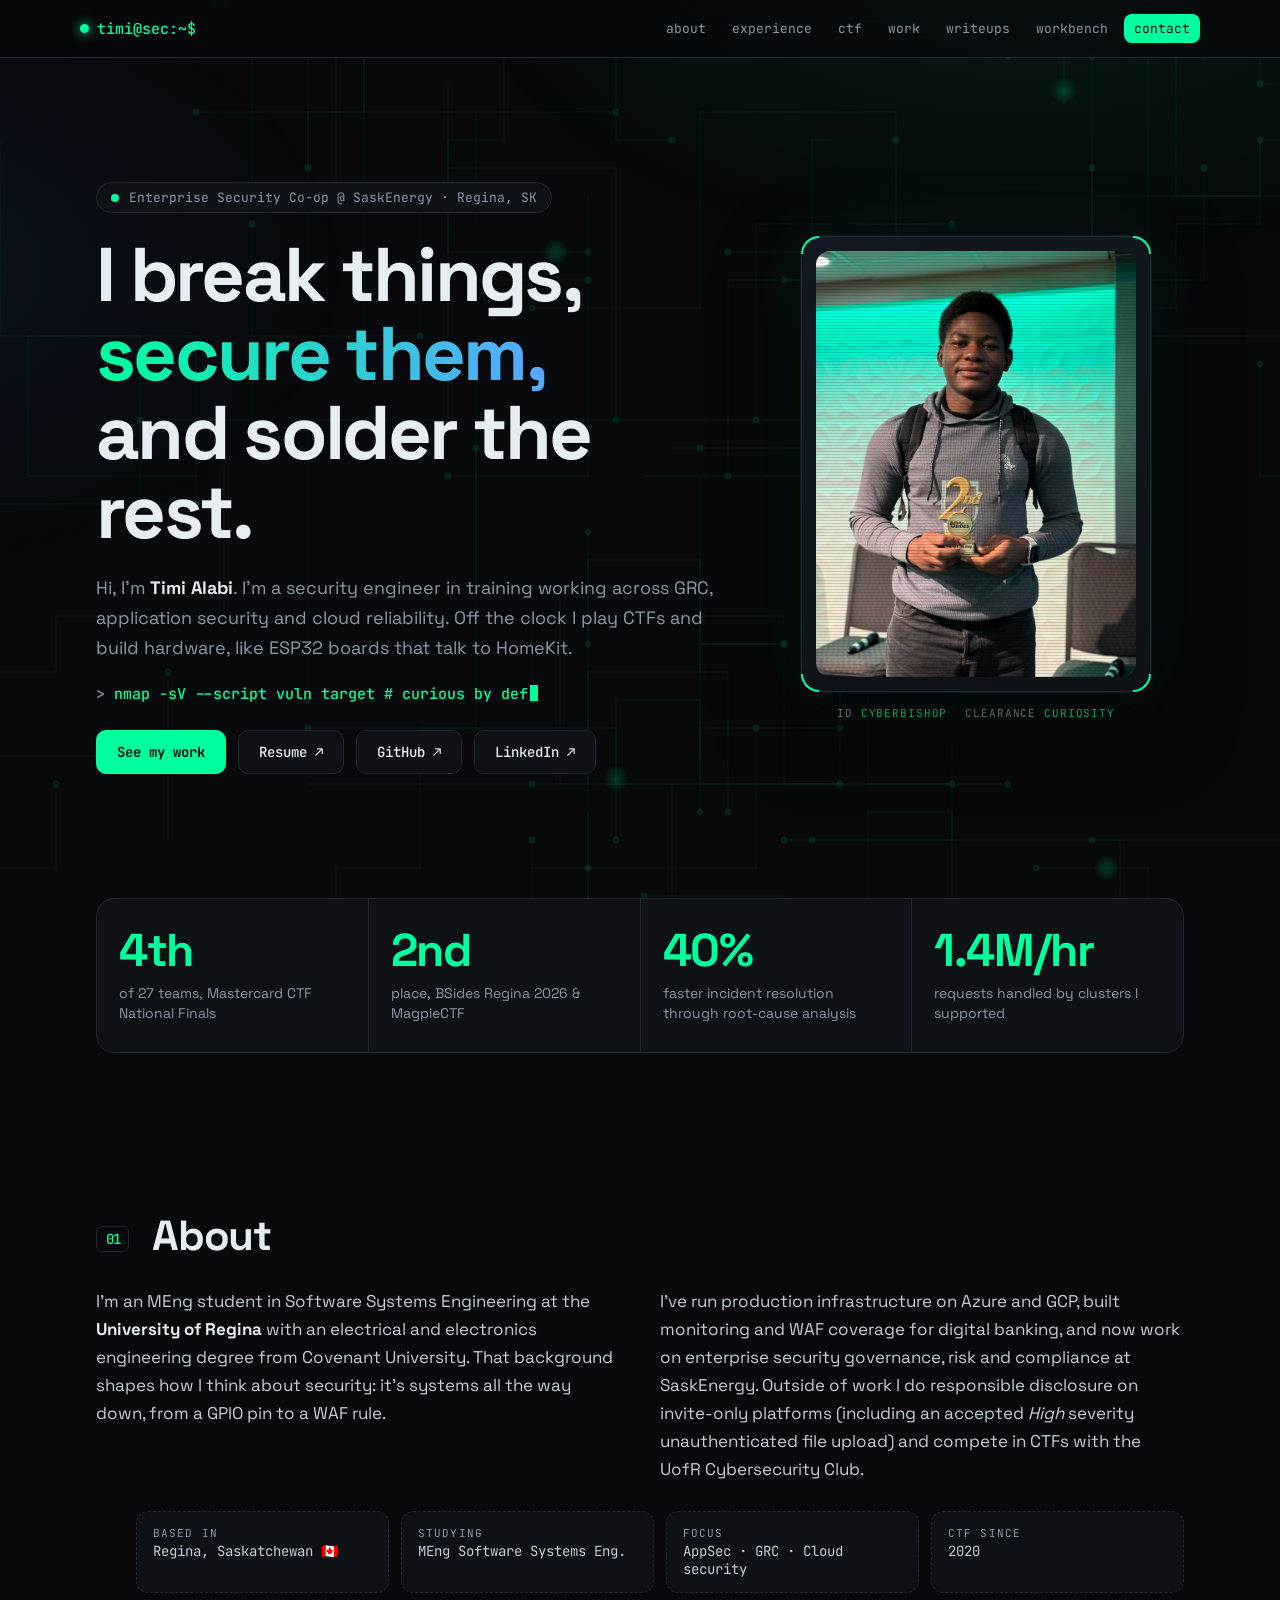
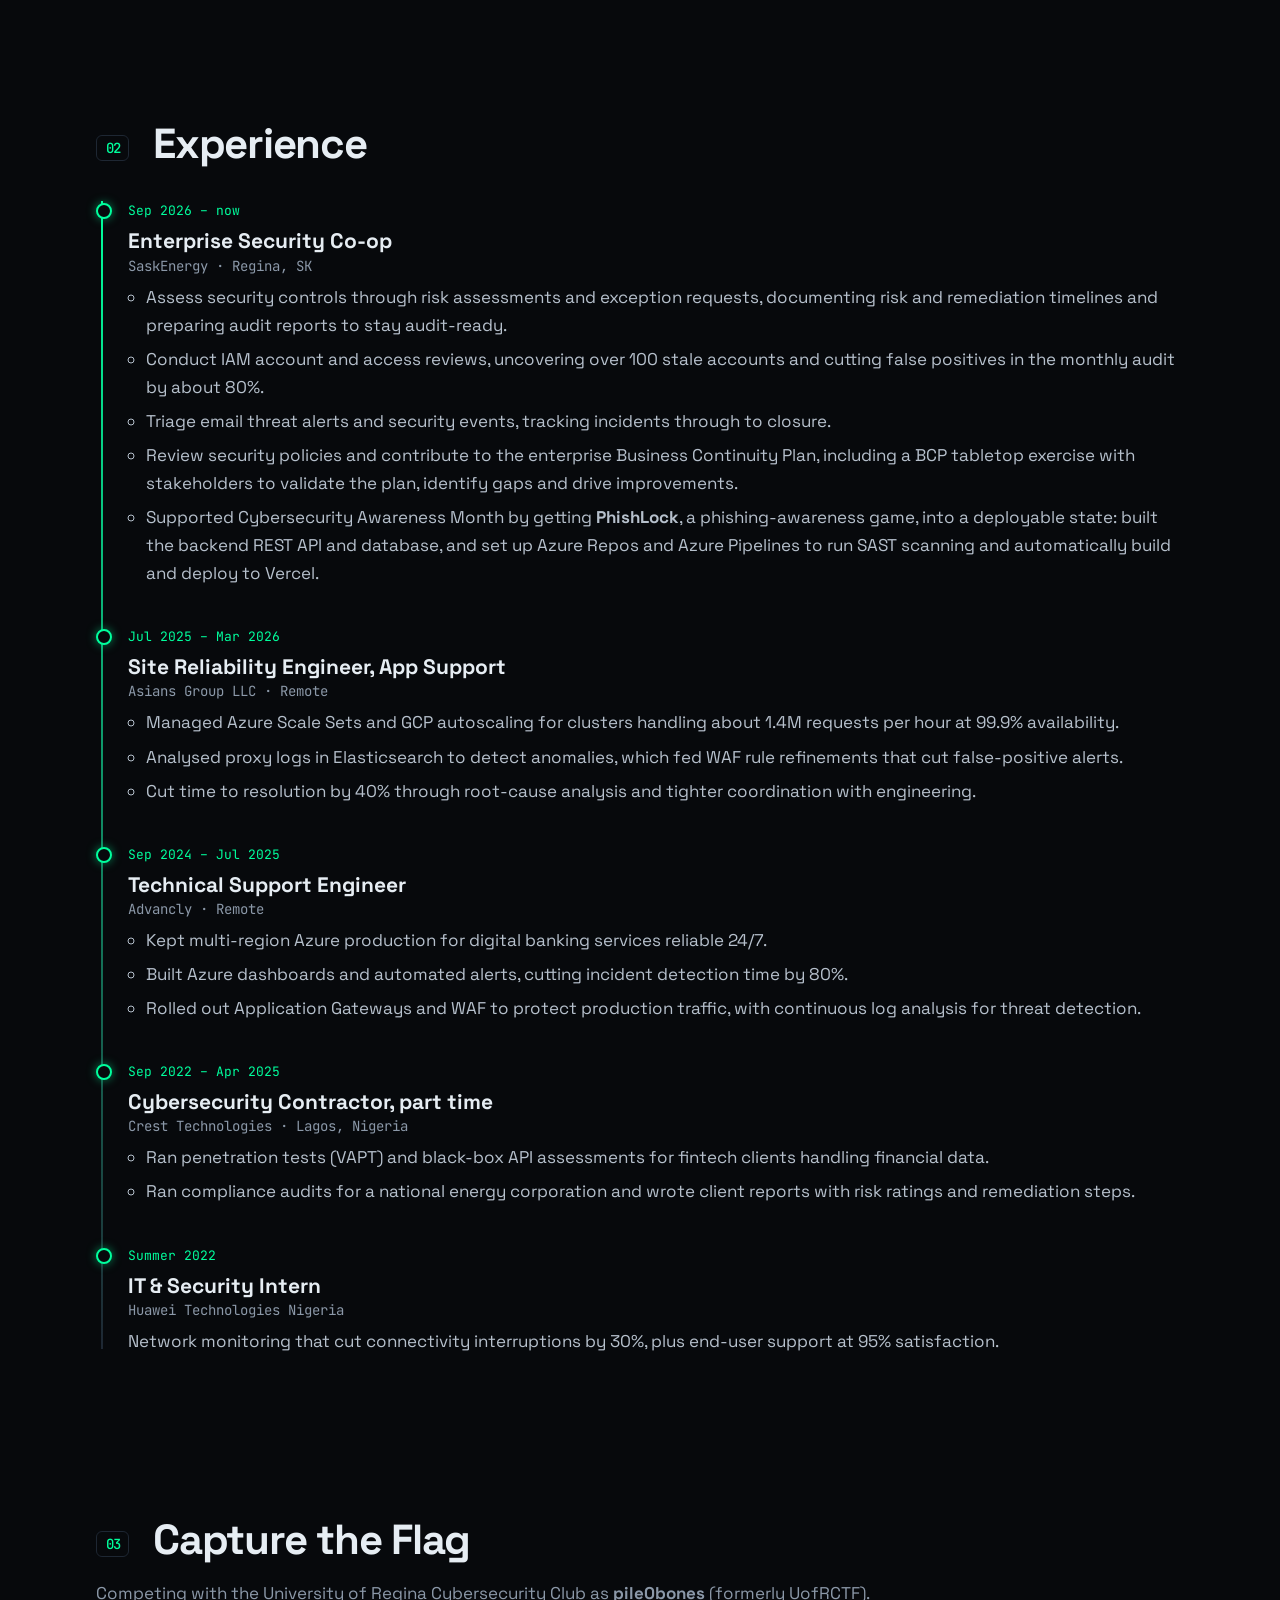
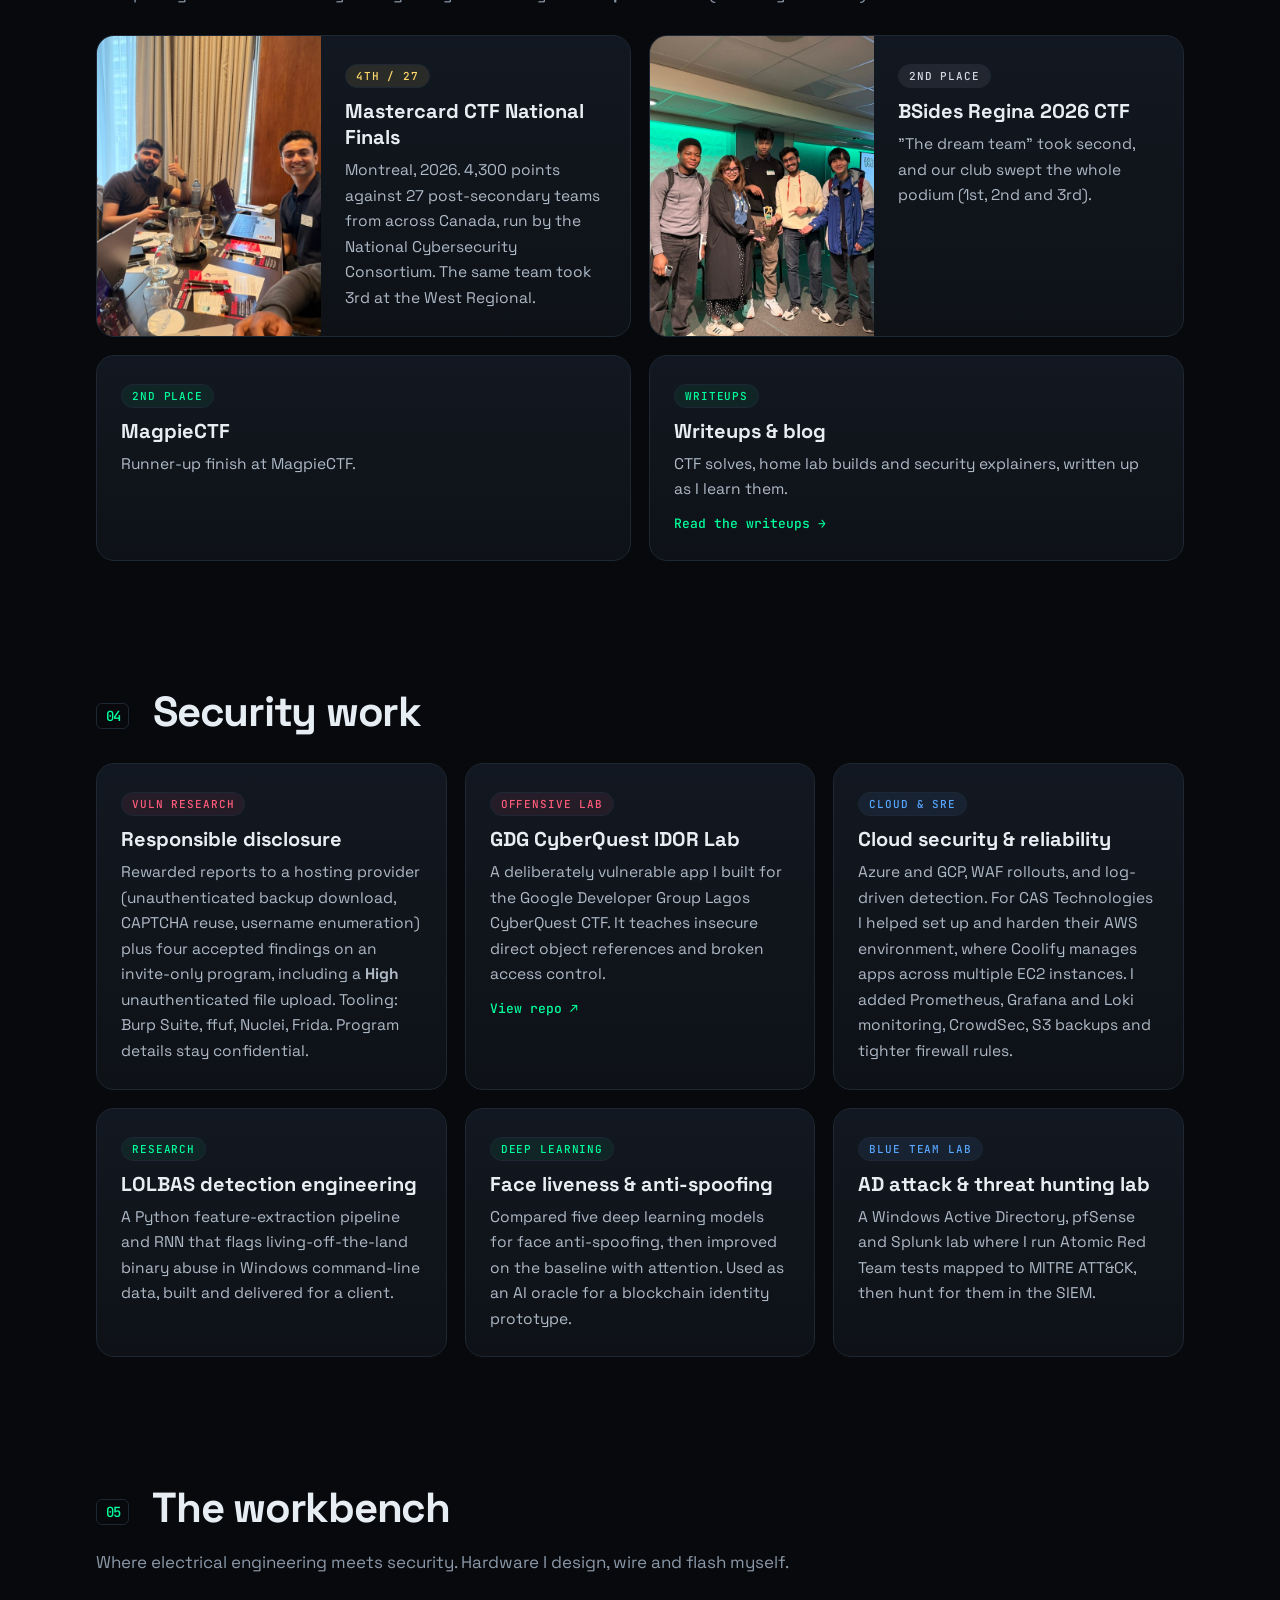
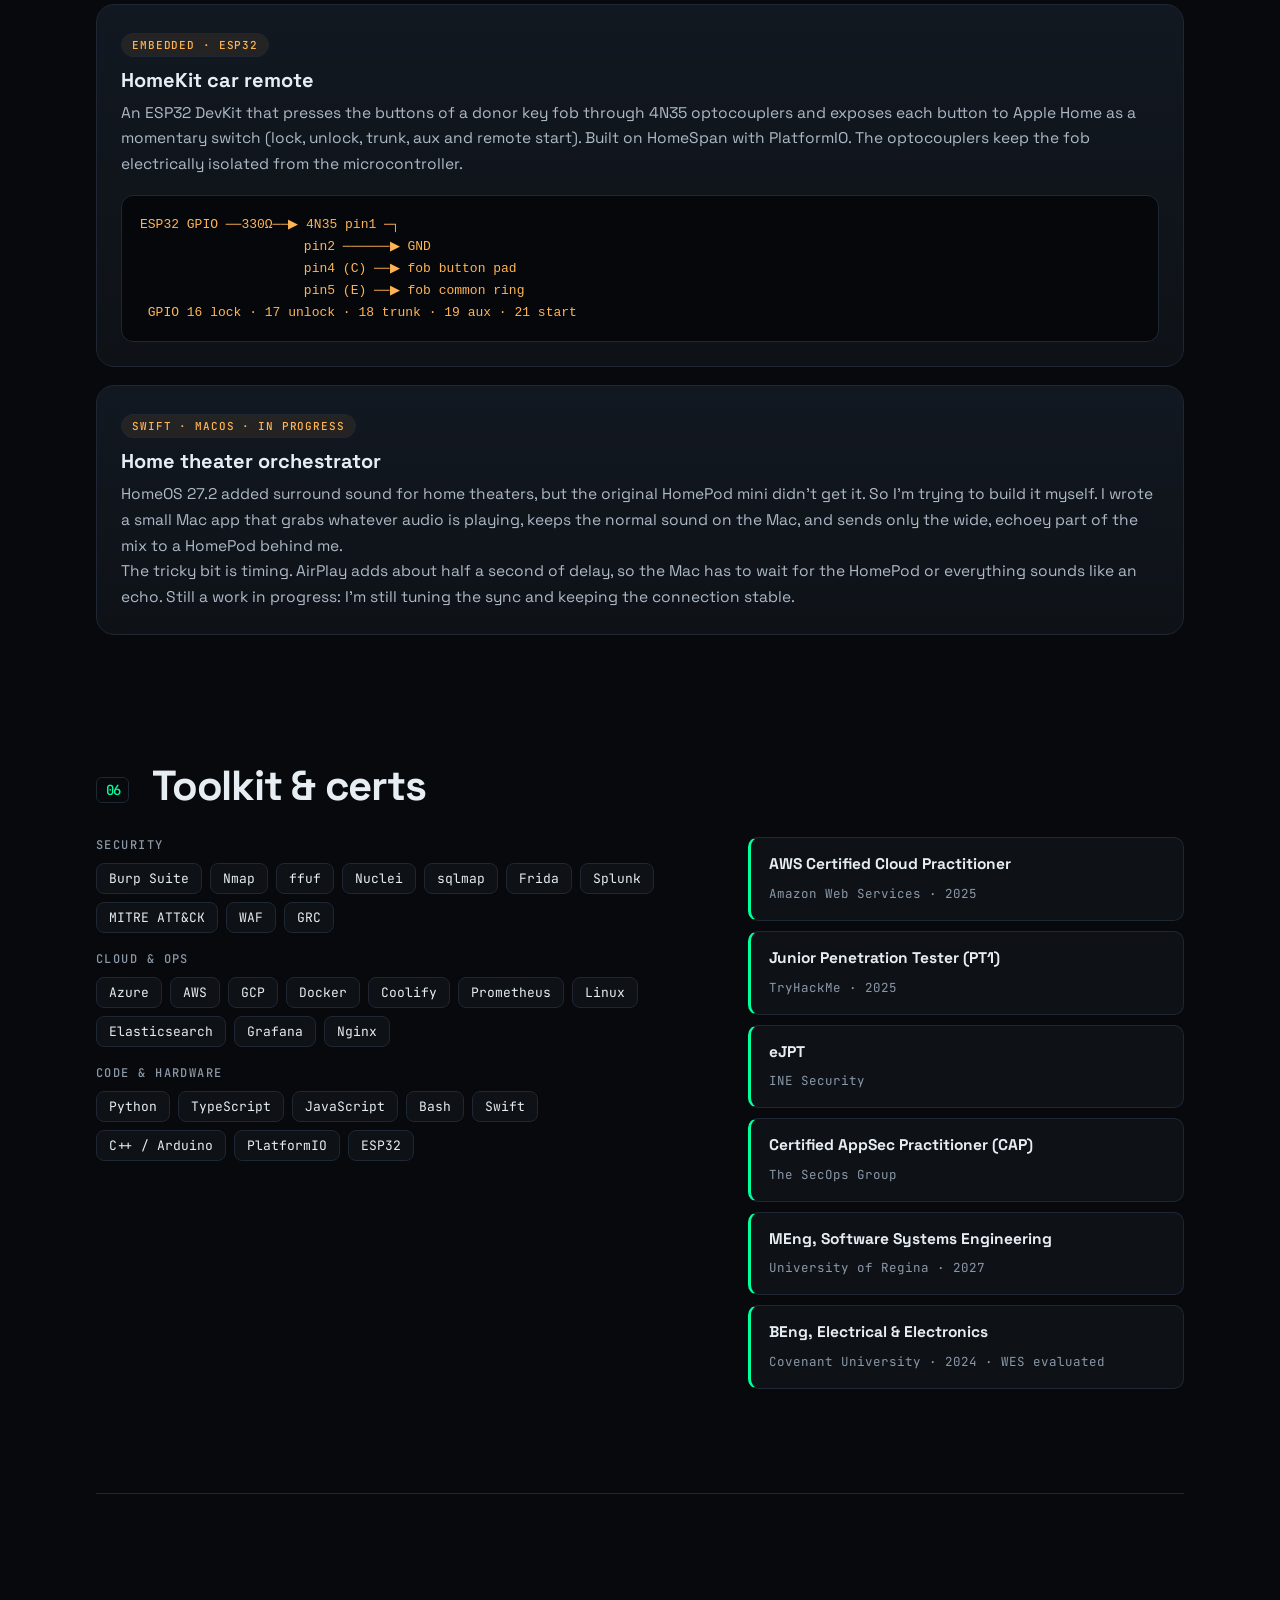
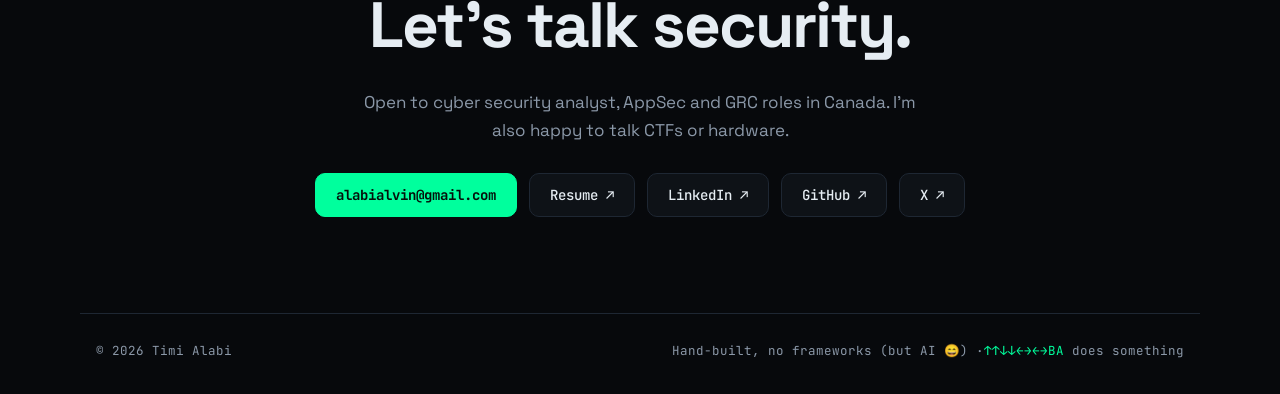
==== commit 2736cae3: "Update SaskEnergy co-op bullets Co-Authored-By: Claude Sonnet 5.5 <noreply@anthropic.com>" ====
--- a/index.html
+++ b/index.html
@@ -84,10 +84,10 @@
         <time>Sep 2026 – now</time>
         <h3>Enterprise Security Co-op <small>SaskEnergy · Regina, SK</small></h3>
         <ul>
-          <li>Assess security controls through risk assessments and exception requests, documenting risk and remediation timelines.</li>
-          <li>Review security policies, third-party risk agreements and access reports to support internal audit.</li>
+          <li>Assess security controls through risk assessments and exception requests, documenting risk and remediation timelines and preparing audit reports to stay audit-ready.</li>
+          <li>Conduct IAM account and access reviews, uncovering over 100 stale accounts and cutting false positives in the monthly audit by about 80%.</li>
           <li>Triage email threat alerts and security events, tracking incidents through to closure.</li>
-          <li>Contribute to the enterprise Business Continuity Plan and an incident response tabletop exercise with stakeholders.</li>
+          <li>Review security policies and contribute to the enterprise Business Continuity Plan, including a BCP tabletop exercise with stakeholders to validate the plan, identify gaps and drive improvements.</li>
           <li>Supported Cybersecurity Awareness Month by getting <strong>PhishLock</strong>, a phishing-awareness game, into a deployable state: built the backend REST API and database, and set up Azure Repos and Azure Pipelines to run SAST scanning and automatically build and deploy to Vercel.</li>
         </ul>
       </li>
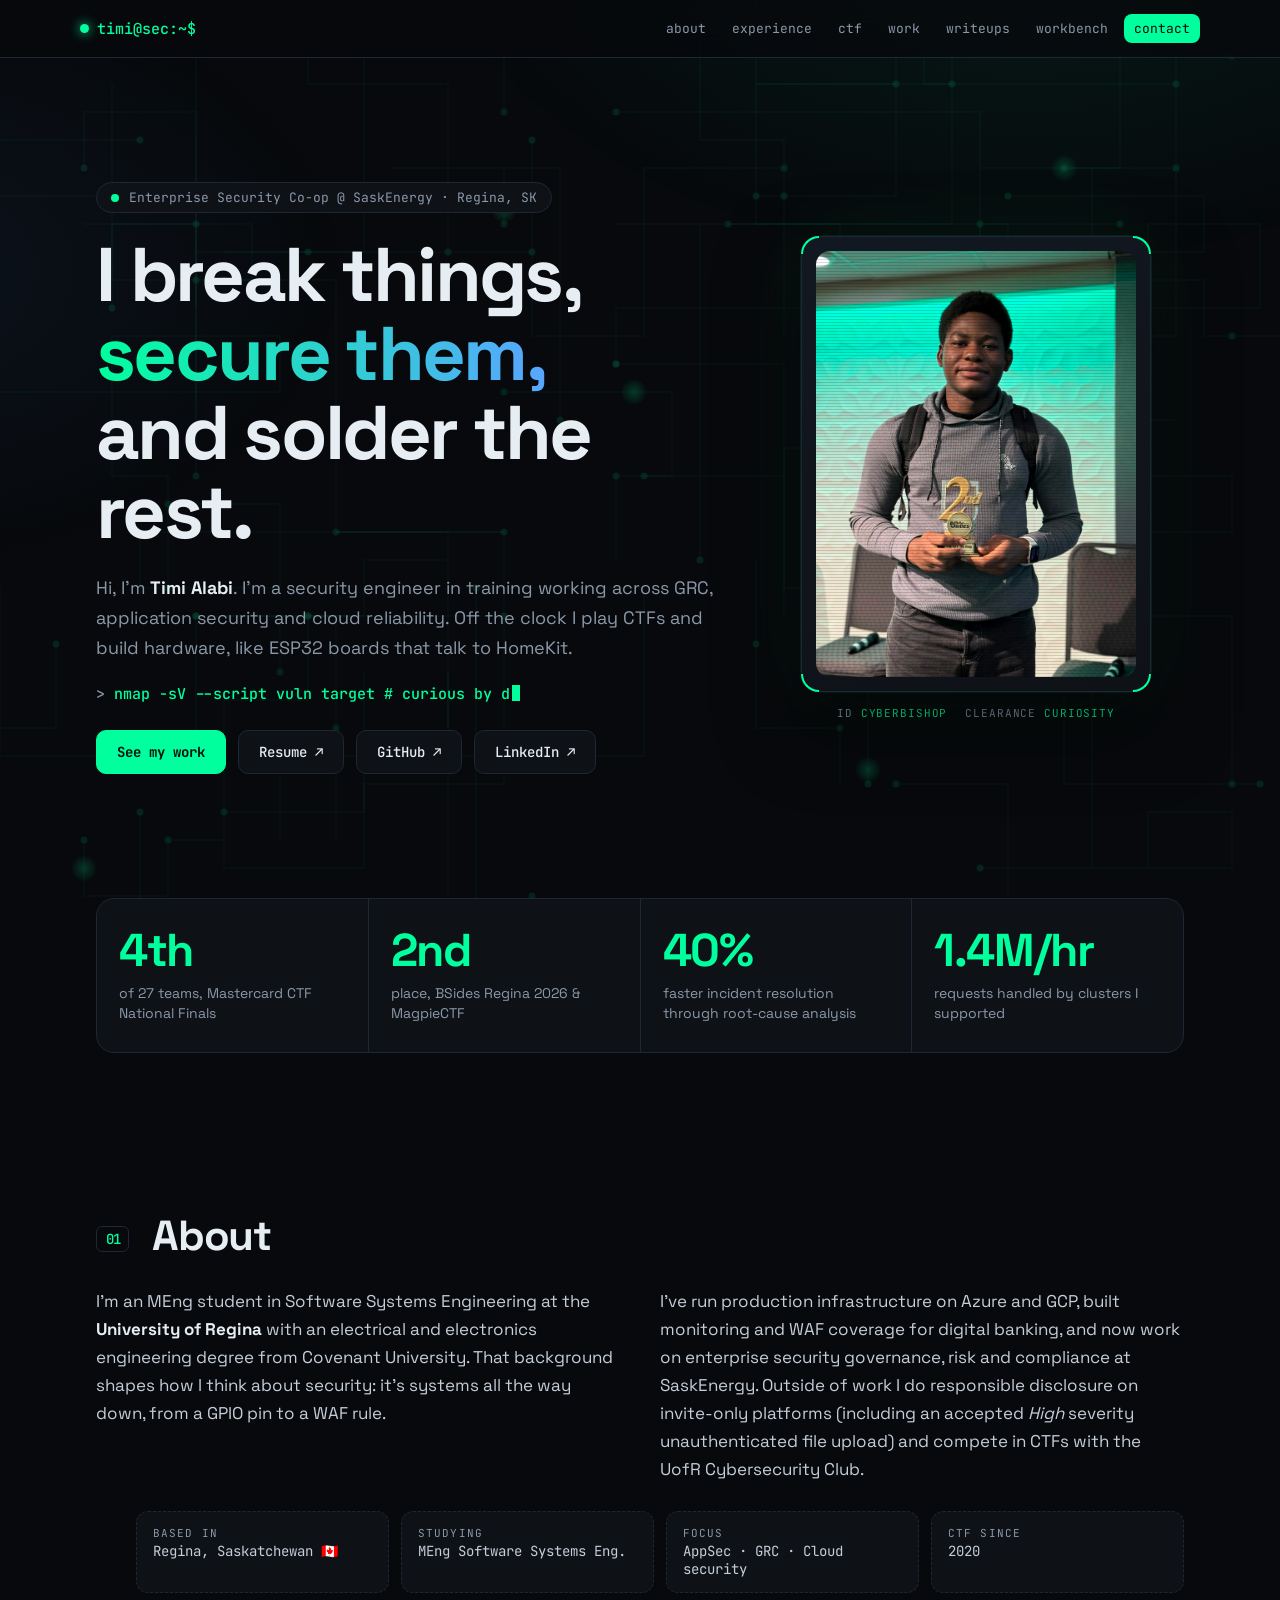
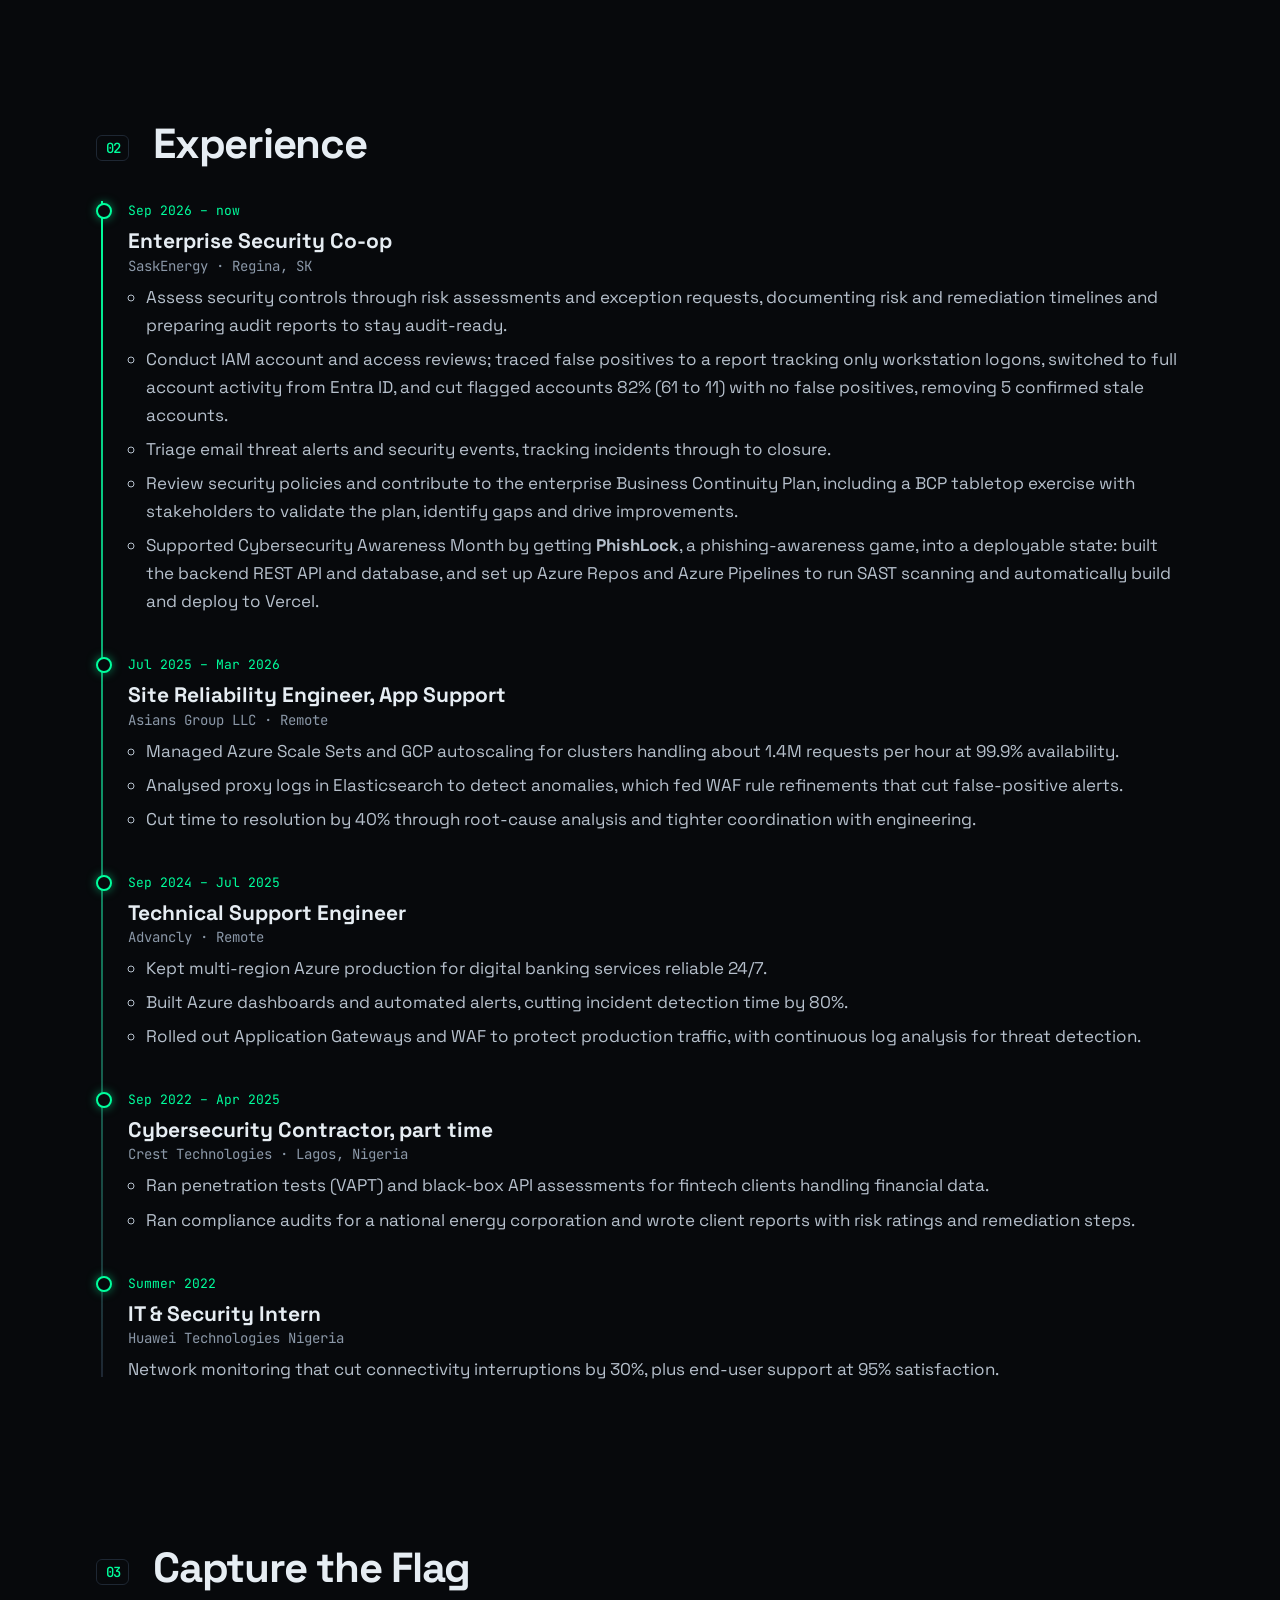
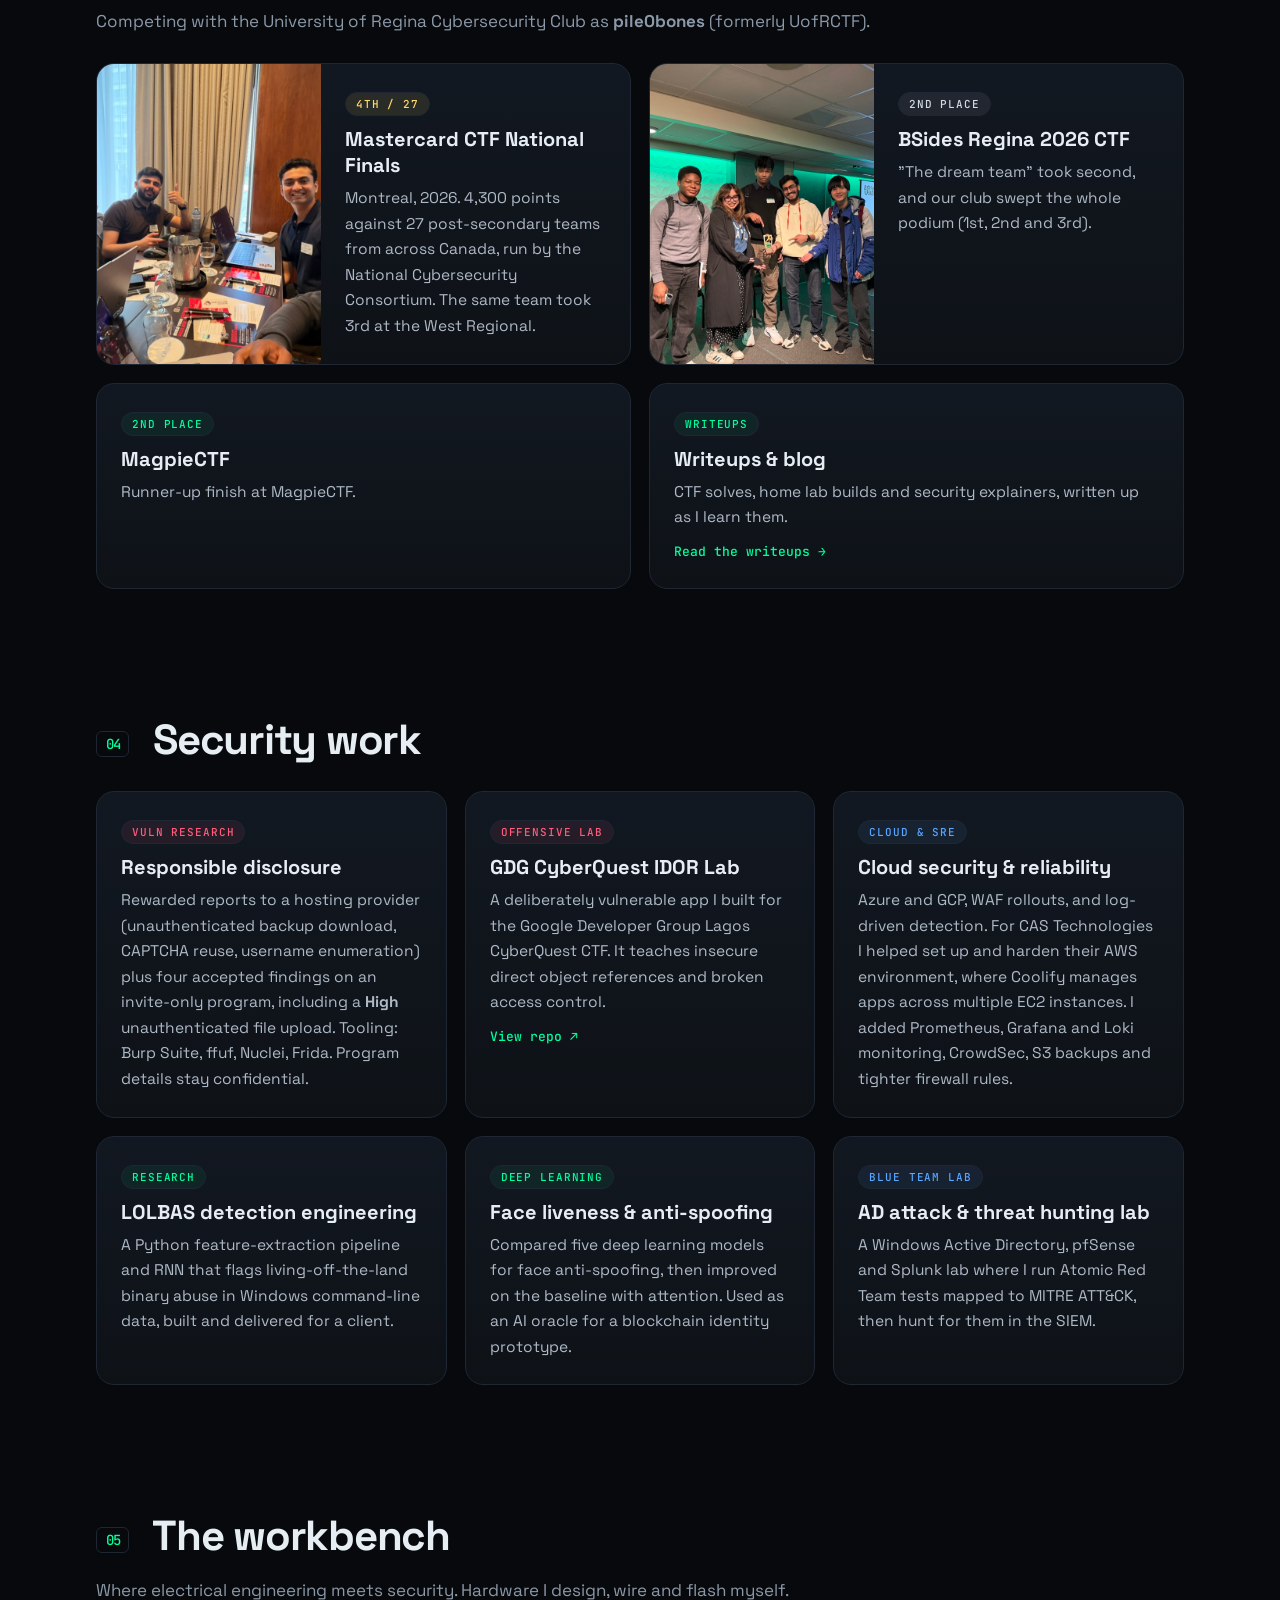
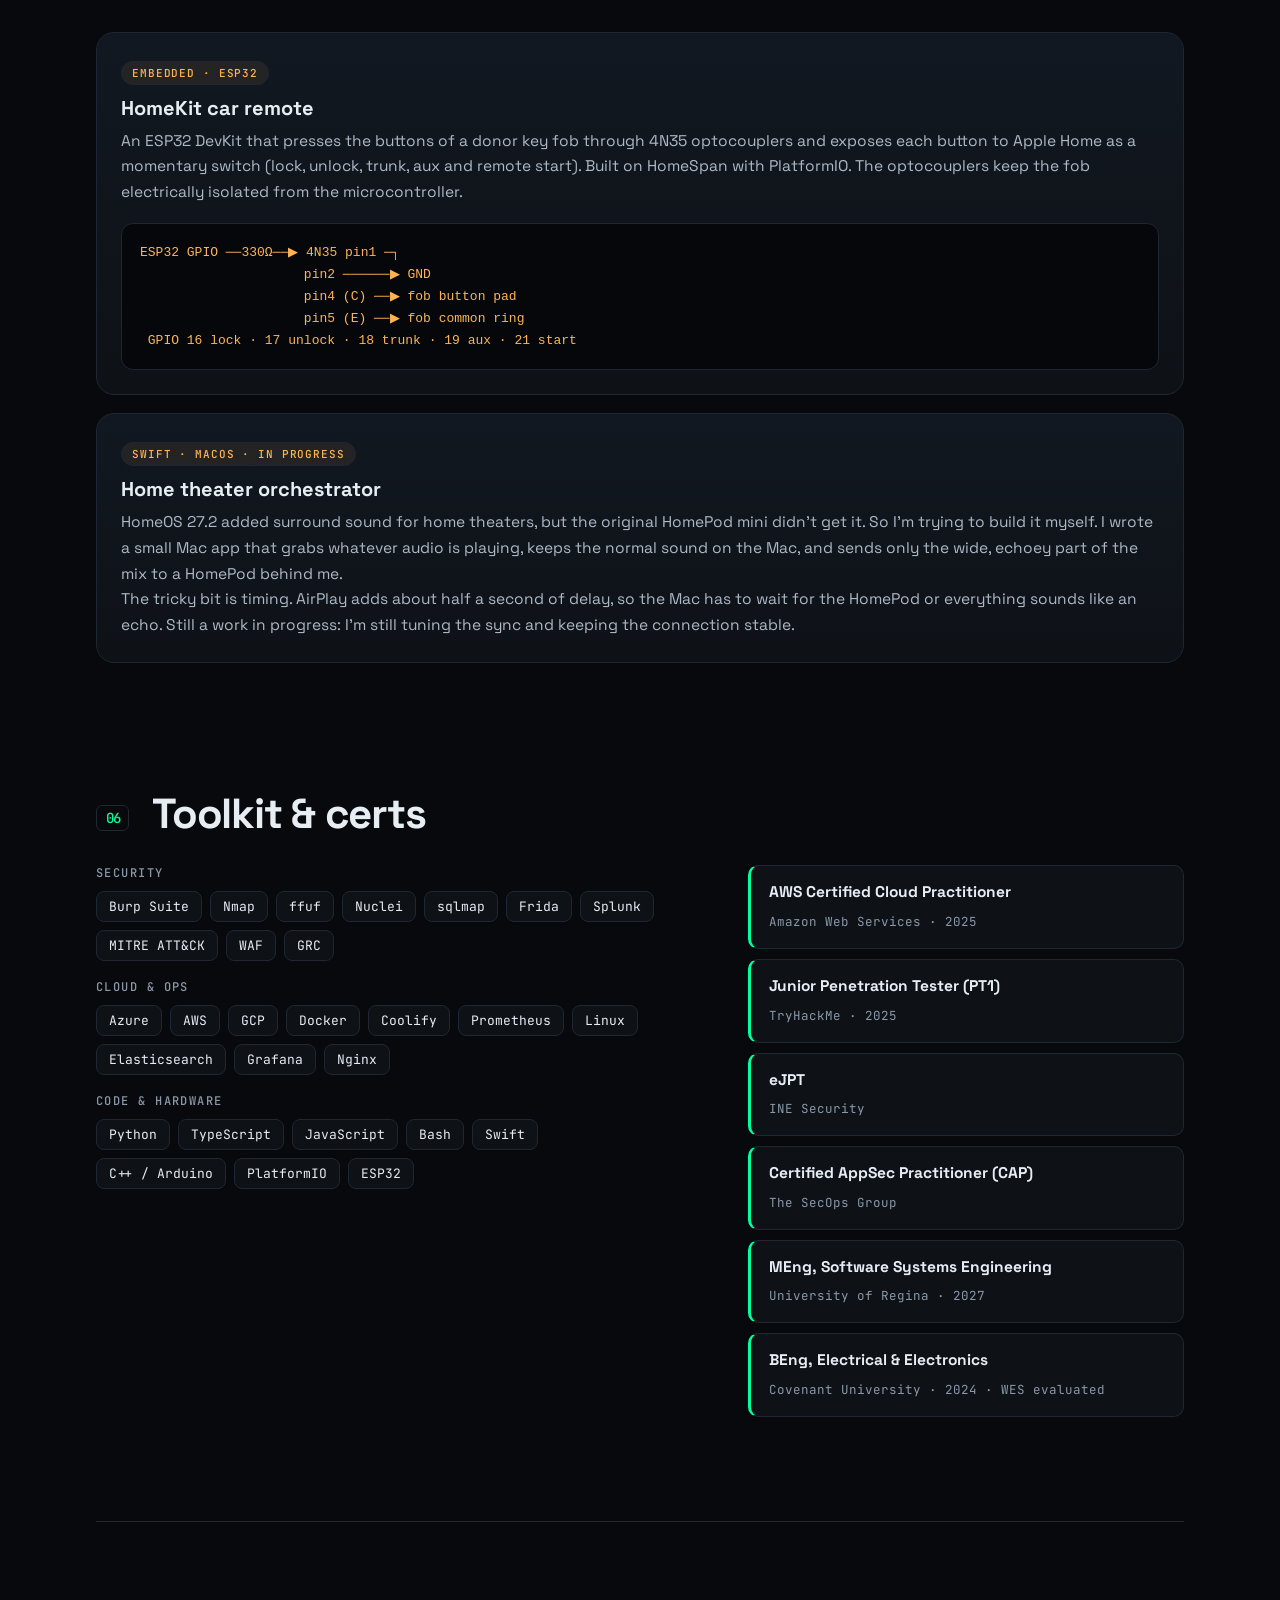
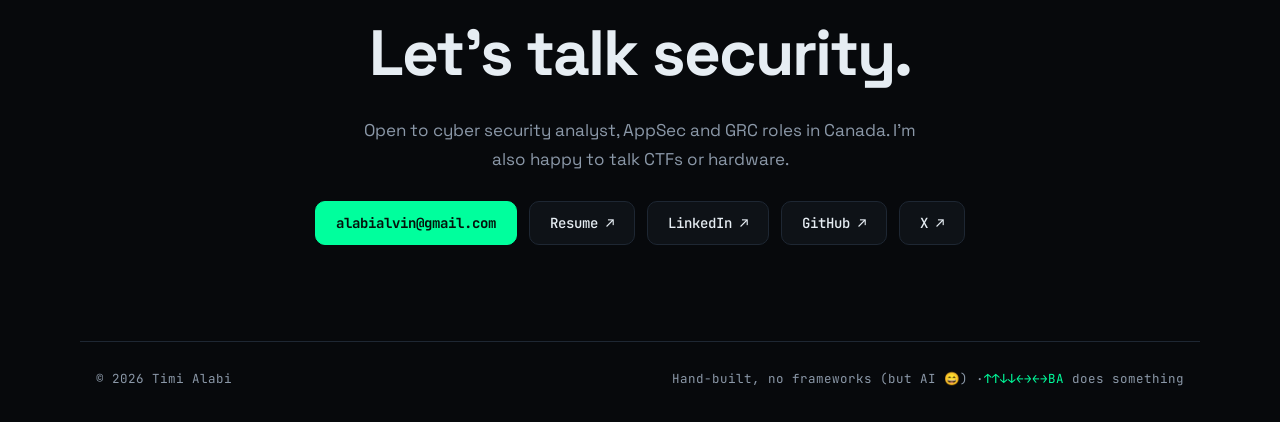
==== commit c73c23a5: "Update IAM access review bullet with Entra ID results Co-Authored-By: Claude Sonnet 5.5 <noreply@ant" ====
--- a/index.html
+++ b/index.html
@@ -85,7 +85,7 @@
         <h3>Enterprise Security Co-op <small>SaskEnergy · Regina, SK</small></h3>
         <ul>
           <li>Assess security controls through risk assessments and exception requests, documenting risk and remediation timelines and preparing audit reports to stay audit-ready.</li>
-          <li>Conduct IAM account and access reviews, uncovering over 100 stale accounts and cutting false positives in the monthly audit by about 80%.</li>
+          <li>Conduct IAM account and access reviews; traced false positives to a report tracking only workstation logons, switched to full account activity from Entra ID, and cut flagged accounts 82% (61 to 11) with no false positives, removing 5 confirmed stale accounts.</li>
           <li>Triage email threat alerts and security events, tracking incidents through to closure.</li>
           <li>Review security policies and contribute to the enterprise Business Continuity Plan, including a BCP tabletop exercise with stakeholders to validate the plan, identify gaps and drive improvements.</li>
           <li>Supported Cybersecurity Awareness Month by getting <strong>PhishLock</strong>, a phishing-awareness game, into a deployable state: built the backend REST API and database, and set up Azure Repos and Azure Pipelines to run SAST scanning and automatically build and deploy to Vercel.</li>
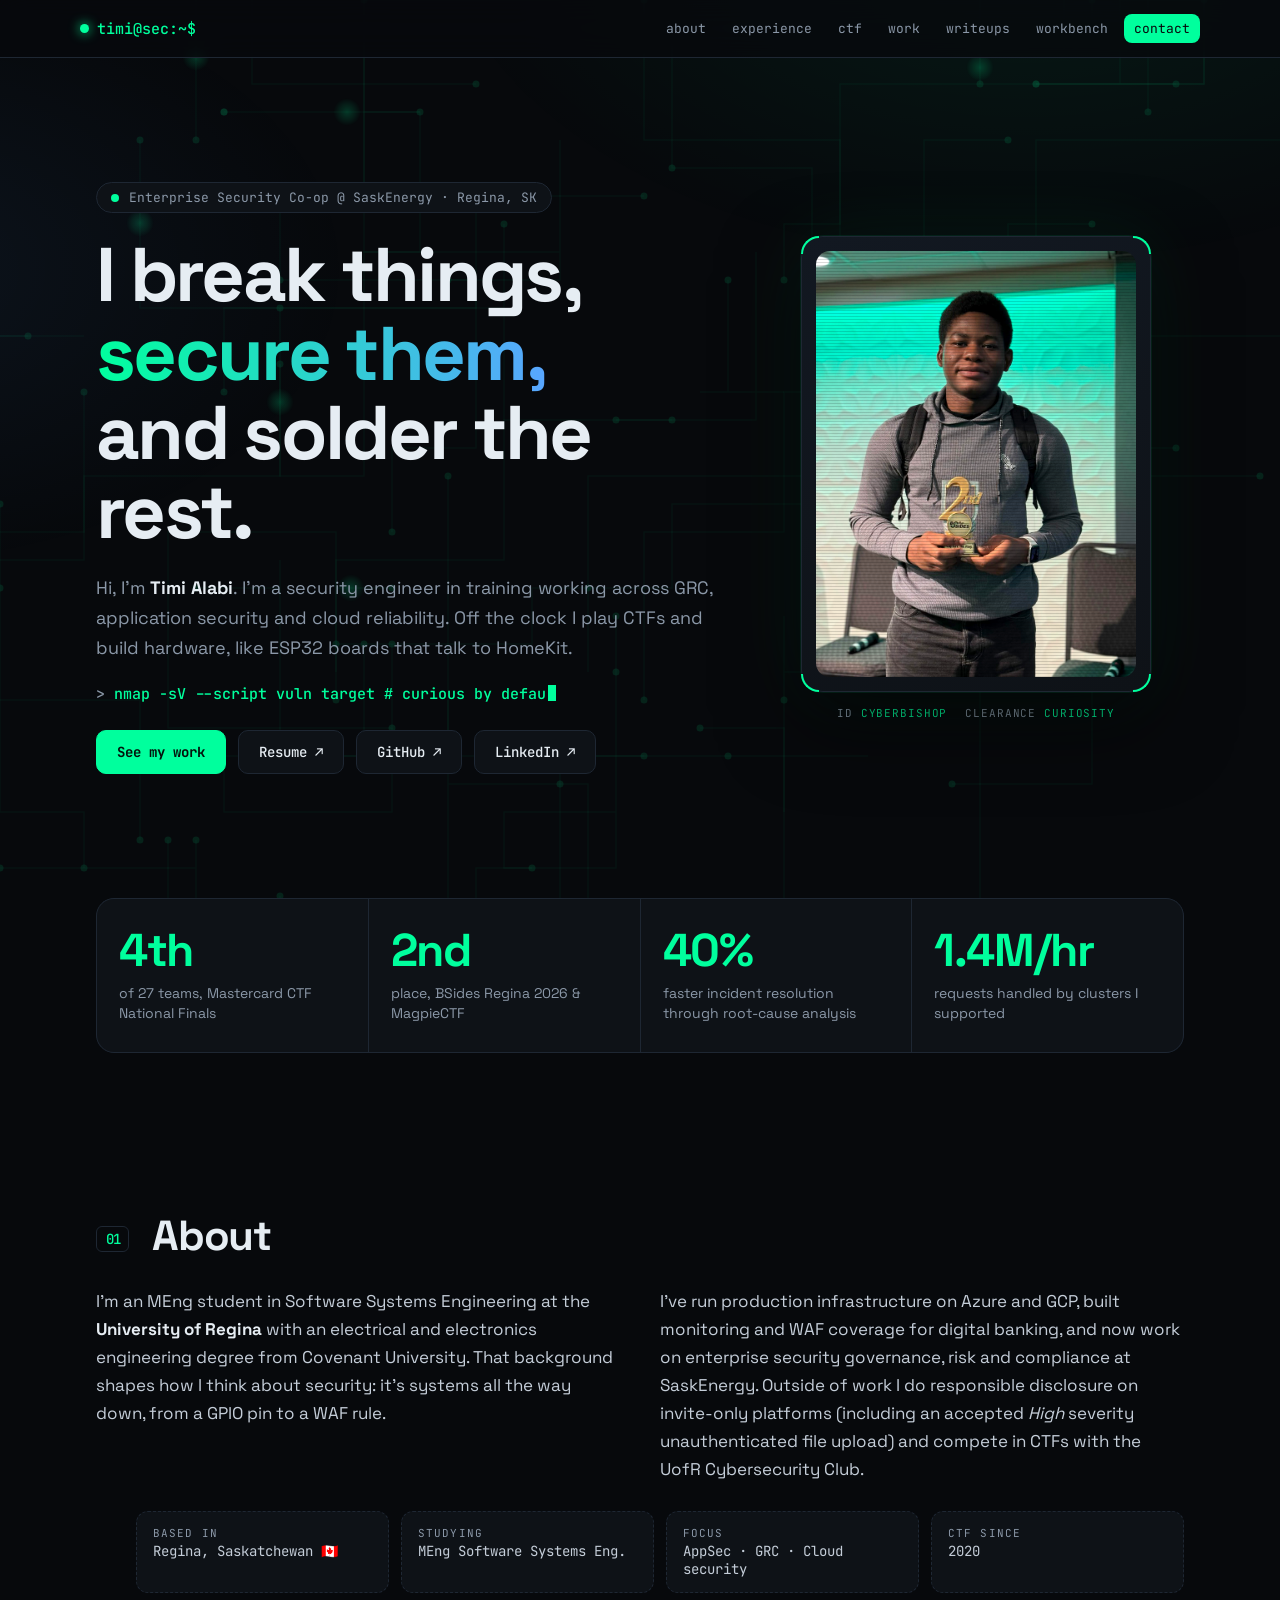
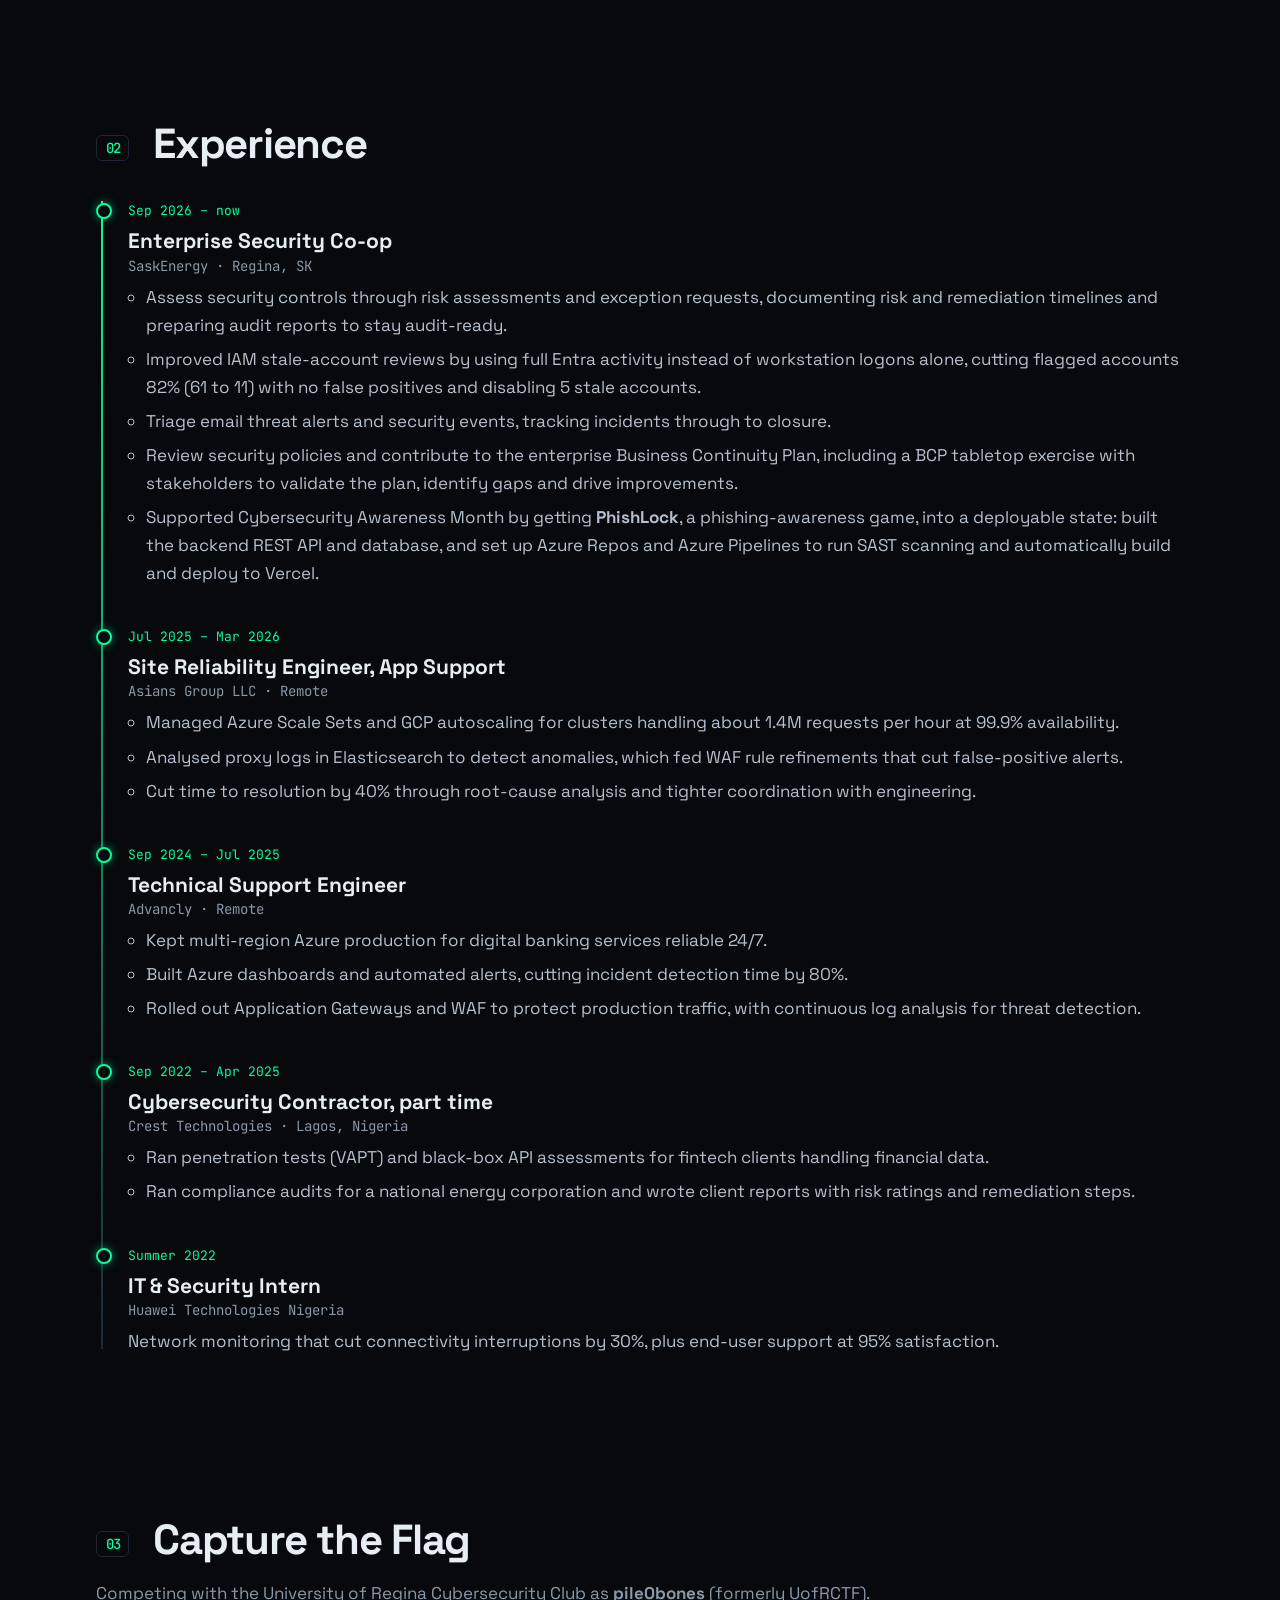
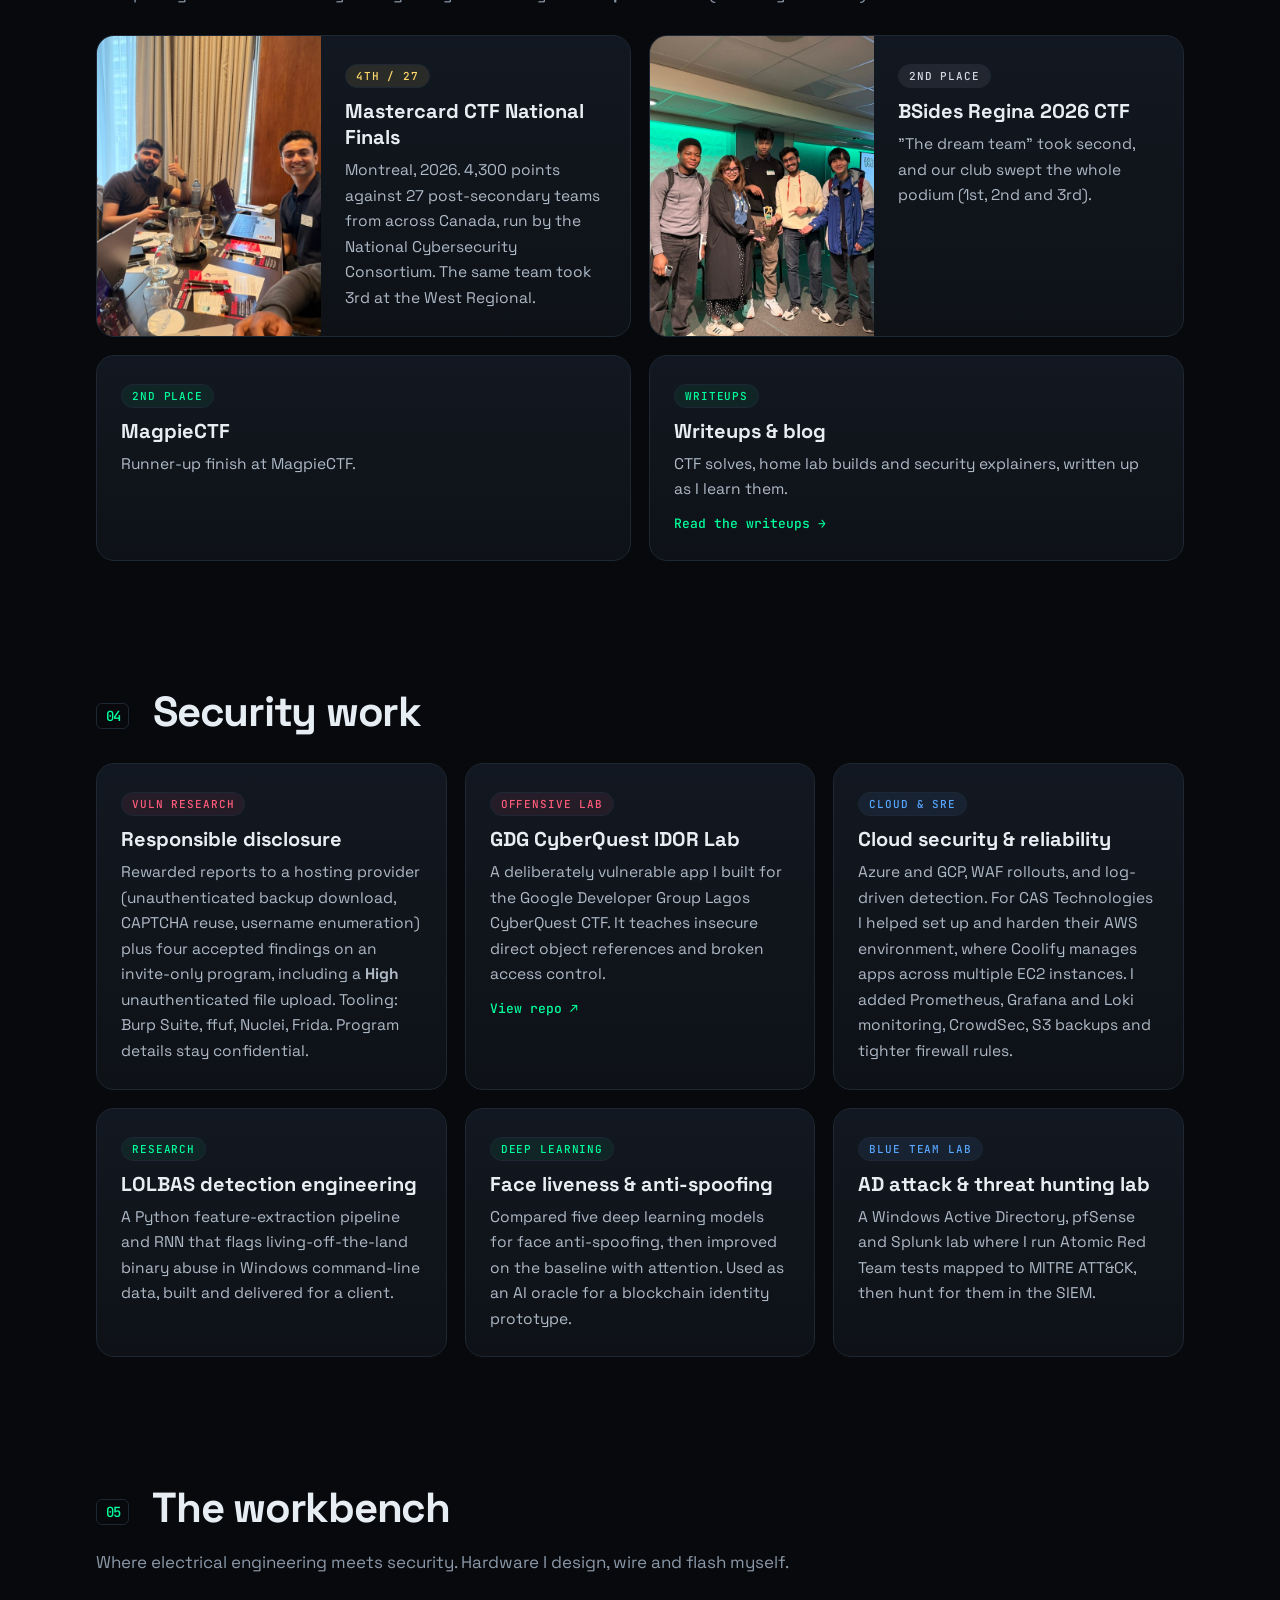
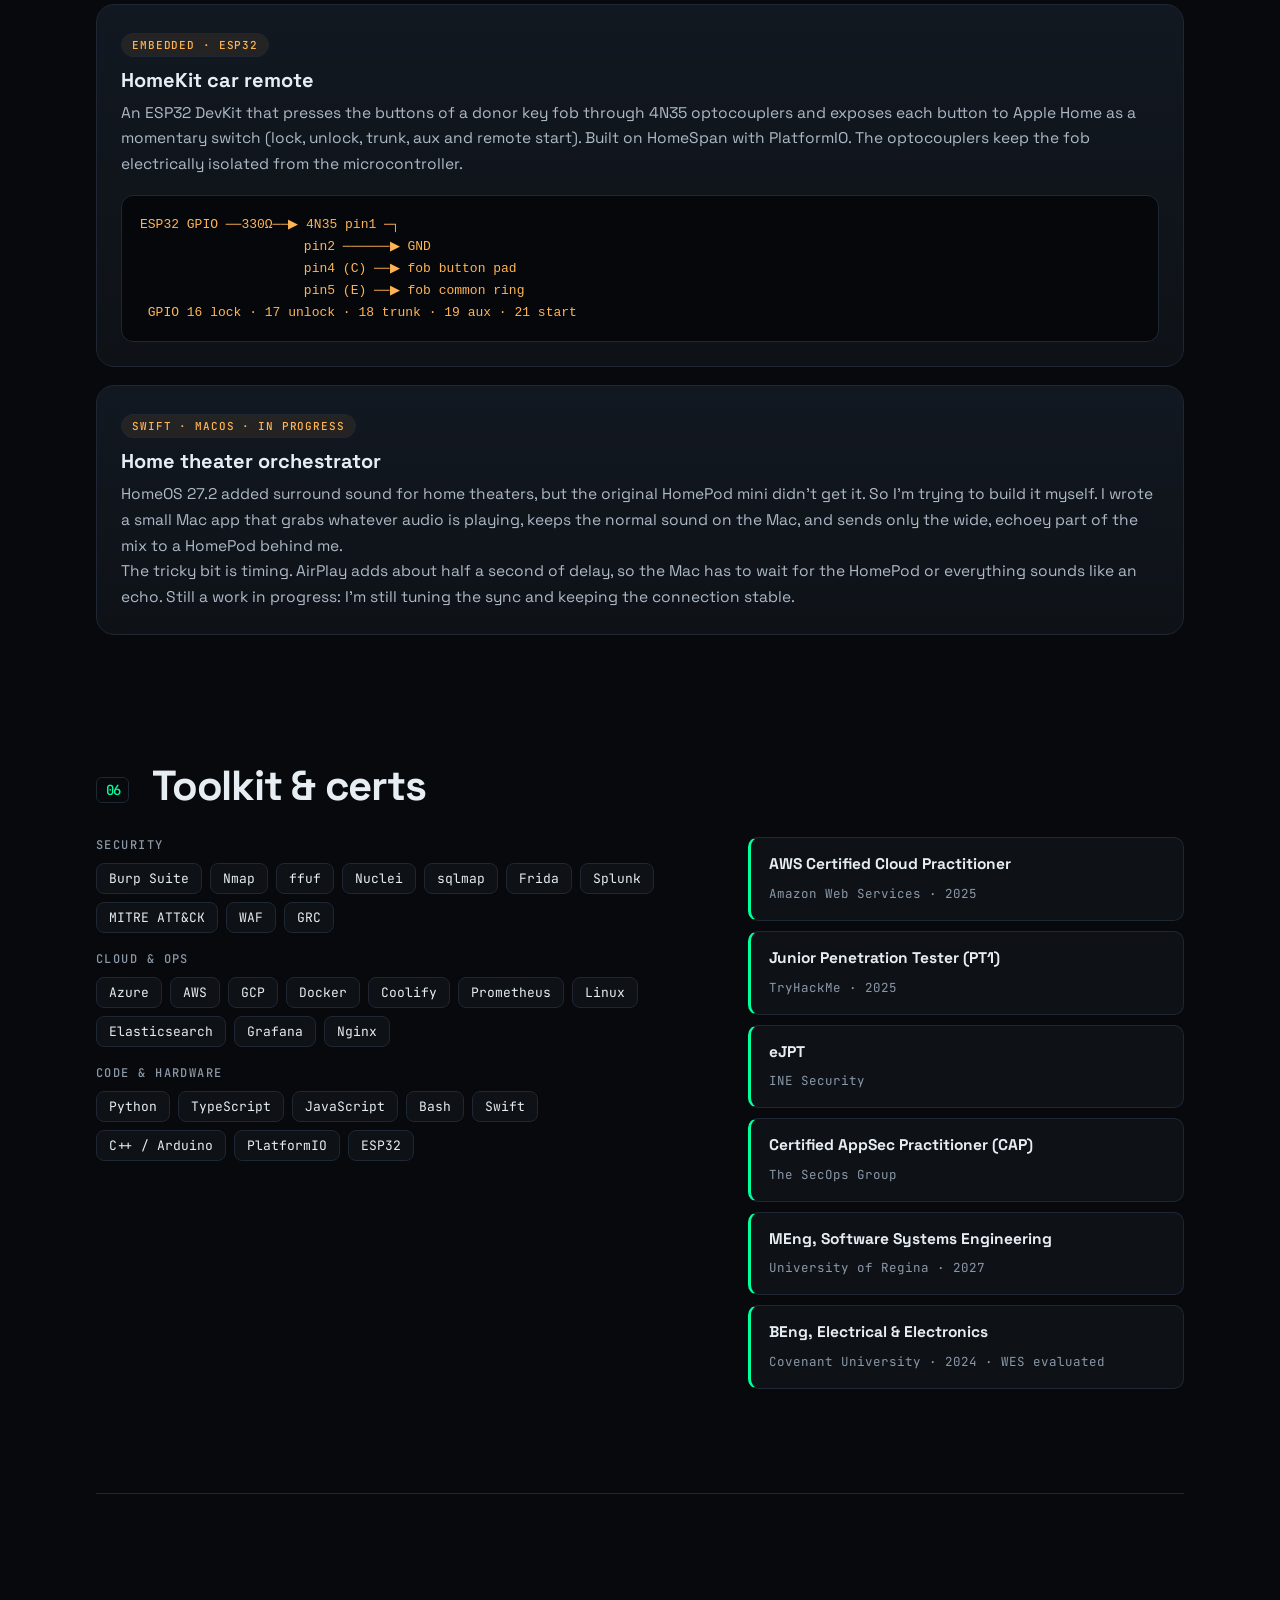
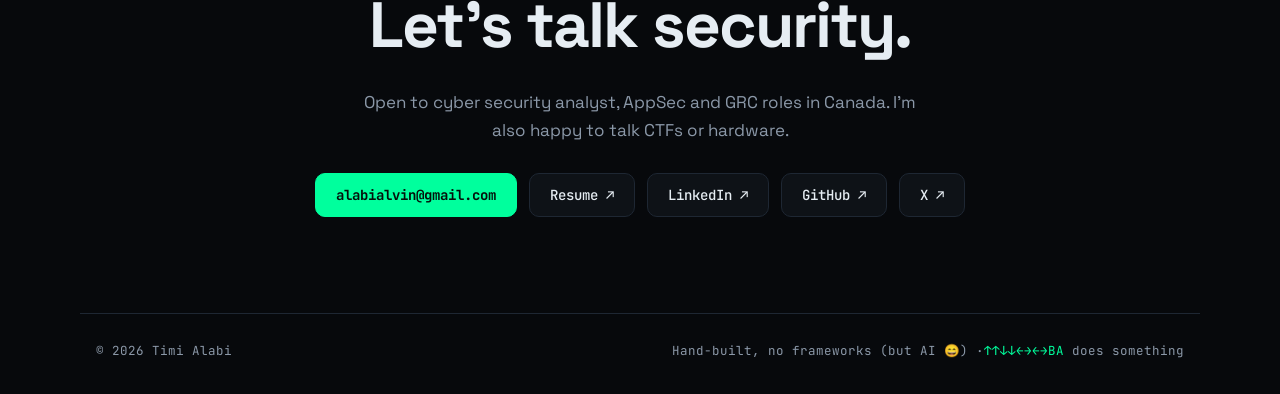
==== commit 3ac32cd7: "Tighten IAM stale-account review bullet Co-Authored-By: Claude Sonnet 5.5 <noreply@anthropic.com>" ====
--- a/index.html
+++ b/index.html
@@ -85,7 +85,7 @@
         <h3>Enterprise Security Co-op <small>SaskEnergy · Regina, SK</small></h3>
         <ul>
           <li>Assess security controls through risk assessments and exception requests, documenting risk and remediation timelines and preparing audit reports to stay audit-ready.</li>
-          <li>Conduct IAM account and access reviews; traced false positives to a report tracking only workstation logons, switched to full account activity from Entra ID, and cut flagged accounts 82% (61 to 11) with no false positives, removing 5 confirmed stale accounts.</li>
+          <li>Improved IAM stale-account reviews by using full Entra activity instead of workstation logons alone, cutting flagged accounts 82% (61 to 11) with no false positives and disabling 5 stale accounts.</li>
           <li>Triage email threat alerts and security events, tracking incidents through to closure.</li>
           <li>Review security policies and contribute to the enterprise Business Continuity Plan, including a BCP tabletop exercise with stakeholders to validate the plan, identify gaps and drive improvements.</li>
           <li>Supported Cybersecurity Awareness Month by getting <strong>PhishLock</strong>, a phishing-awareness game, into a deployable state: built the backend REST API and database, and set up Azure Repos and Azure Pipelines to run SAST scanning and automatically build and deploy to Vercel.</li>
